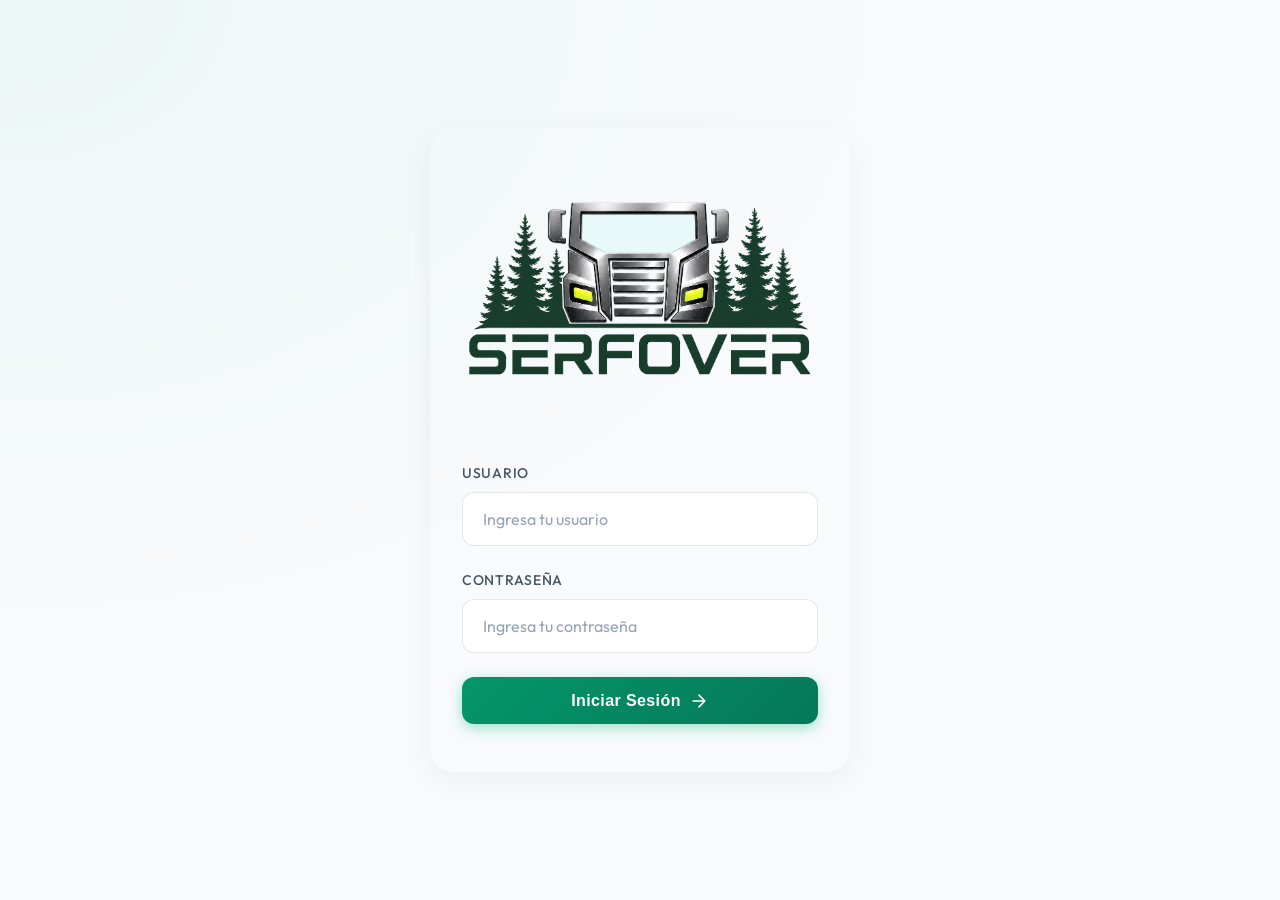
==== index.html @ 6d8b9de5 "Add files via upload" ====
<!DOCTYPE html>
<html lang="es">
<head>
    <meta charset="UTF-8">
    <meta name="viewport" content="width=device-width, initial-scale=1.0">
    <title>SERFOVER - Logística Forestal</title>
    <meta name="description" content="Plataforma de gestión de logística forestal para SERFOVER">
    <link rel="preconnect" href="https://fonts.googleapis.com">
    <link rel="preconnect" href="https://fonts.gstatic.com" crossorigin>
    <link href="https://fonts.googleapis.com/css2?family=Inter:wght@300;400;500;600;700&display=swap" rel="stylesheet">
    <link rel="stylesheet" href="style.css?v=6">
</head>
<body class="login-body">

    <div class="login-container">
        <div class="login-card">
            <div class="login-header">
                <img src="serfover_logo.png" alt="SERFOVER Logo" style="max-width: 350px; width: 100%; height: auto; margin-bottom: 1rem; border-radius: 12px; object-fit: contain;">
            </div>
            
            <form id="loginForm" class="login-form">
                <div class="form-group">
                    <label for="username">Usuario</label>
                    <input type="text" id="username" name="username" placeholder="Ingresa tu usuario" required autocomplete="username">
                </div>
                
                <div class="form-group">
                    <label for="password">Contraseña</label>
                    <input type="password" id="password" name="password" placeholder="Ingresa tu contraseña" required autocomplete="current-password">
                </div>

                <div id="loginError" class="error-message" style="display: none;">
                    Usuario o contraseña incorrectos.
                </div>
                
                <button type="submit" class="btn btn-primary btn-block">
                    <span>Iniciar Sesión</span>
                    <svg width="20" height="20" viewBox="0 0 24 24" fill="none" stroke="currentColor" stroke-width="2" stroke-linecap="round" stroke-linejoin="round"><path d="M5 12h14M12 5l7 7-7 7"/></svg>
                </button>
            </form>
        </div>
    </div>
    <script src="app.js?v=7"></script>
</body>
</html>
---- style.css ----
@import url('https://fonts.googleapis.com/css2?family=Outfit:wght@300;400;500;600;700&display=swap');

:root {
    /* Colors - Premium Dark/Forest Theme */
    --bg-base: #0b1120;
    --bg-primary: #0f172a;
    --bg-secondary: rgba(30, 41, 59, 0.7);
    --bg-tertiary: #334155;
    
    --text-primary: #f8fafc;
    --text-secondary: #94a3b8;
    --text-muted: #64748b;
    
    --brand-primary: #10b981; /* Emerald green */
    --brand-primary-hover: #059669;
    --brand-secondary: #3b82f6;
    
    --accent-success: #10b981;
    --accent-warning: #f59e0b;
    --accent-danger: #ef4444;
    
    --border-color: rgba(255, 255, 255, 0.08);
    --border-light: rgba(255, 255, 255, 0.05);
    
    --bg-input: rgba(15, 23, 42, 0.5);
    --bg-input-focus: rgba(15, 23, 42, 0.8);
    
    --bg-gradient-1: rgba(16, 185, 129, 0.15);
    --bg-gradient-2: rgba(15, 23, 42, 1);
    
    --bg-hover: rgba(255, 255, 255, 0.03);
    
    /* Light Theme overrides */
}

:root[data-theme="light"] {
    --bg-base: #f8fafc;
    --bg-primary: #ffffff;
    --bg-secondary: rgba(241, 245, 249, 0.7);
    --bg-tertiary: #e2e8f0;
    
    --text-primary: #0f172a;
    --text-secondary: #475569;
    --text-muted: #94a3b8;
    
    --brand-primary: #059669;
    --brand-primary-hover: #047857;
    --brand-secondary: #2563eb;
    
    --border-color: rgba(0, 0, 0, 0.1);
    --border-light: rgba(0, 0, 0, 0.05);

    --bg-input: #ffffff;
    --bg-input-focus: #f1f5f9;
    
    --bg-gradient-1: rgba(16, 185, 129, 0.05);
    --bg-gradient-2: rgba(248, 250, 252, 1);
    
    --bg-hover: rgba(0, 0, 0, 0.03);
    
    --shadow-glass: 0 8px 32px 0 rgba(0, 0, 0, 0.05);
    --shadow-glow: 0 0 20px rgba(5, 150, 105, 0.15);
}

:root {
    /* Typography */
    --font-family: 'Outfit', -apple-system, BlinkMacSystemFont, sans-serif;
    
    /* Spacing & Sizes */
    --radius-sm: 0.5rem;
    --radius-md: 0.75rem;
    --radius-lg: 1.25rem;
    --radius-xl: 1.5rem;
    
    /* Shadows */
    --shadow-glass: 0 8px 32px 0 rgba(0, 0, 0, 0.3);
    --shadow-glow: 0 0 20px rgba(16, 185, 129, 0.2);
    --shadow-btn: 0 4px 14px 0 rgba(16, 185, 129, 0.39);
    
    /* Transitions */
    --transition-fast: 200ms cubic-bezier(0.4, 0, 0.2, 1);
}

* {
    margin: 0;
    padding: 0;
    box-sizing: border-box;
}

body {
    font-family: var(--font-family);
    background-color: var(--bg-base);
    background-image: 
        radial-gradient(at 0% 0%, var(--bg-gradient-1) 0px, transparent 50%),
        radial-gradient(at 100% 0%, var(--bg-gradient-2) 0px, transparent 50%);
    background-attachment: fixed;
    color: var(--text-primary);
    line-height: 1.5;
    -webkit-font-smoothing: antialiased;
    min-height: 100vh;
}

h1, h2, h3, h4, h5, h6 {
    color: var(--text-primary);
    font-weight: 700;
    letter-spacing: -0.02em;
}

/* Glassmorphism Utilities */
.glass {
    background: var(--bg-secondary);
    backdrop-filter: blur(12px);
    -webkit-backdrop-filter: blur(12px);
    border: 1px solid var(--border-color);
}

/* Button System */
.btn {
    display: inline-flex;
    align-items: center;
    justify-content: center;
    gap: 0.5rem;
    padding: 0.85rem 1.5rem;
    font-size: 1rem;
    font-weight: 600;
    border-radius: var(--radius-md);
    border: none;
    cursor: pointer;
    transition: all var(--transition-fast);
    letter-spacing: 0.025em;
}

.btn-primary {
    background: linear-gradient(135deg, var(--brand-primary), #047857);
    color: white;
    box-shadow: var(--shadow-btn);
}

.btn-primary:hover {
    transform: translateY(-2px);
    box-shadow: 0 6px 20px rgba(16, 185, 129, 0.5);
}

.btn-primary:active {
    transform: translateY(0);
}

.btn-secondary {
    background: rgba(255, 255, 255, 0.05);
    color: var(--text-primary);
    border: 1px solid var(--border-color);
}

.btn-secondary:hover {
    background: rgba(255, 255, 255, 0.1);
    border-color: rgba(255,255,255,0.15);
    transform: translateY(-2px);
    box-shadow: 0 8px 20px -5px rgba(0,0,0,0.2);
}

.btn-block {
    width: 100%;
}

.btn-icon {
    background: transparent;
    border: none;
    color: var(--text-secondary);
    cursor: pointer;
    padding: 0.5rem;
    border-radius: 50%;
    display: flex;
    align-items: center;
    justify-content: center;
    transition: all var(--transition-fast);
}

.btn-icon:hover {
    background: rgba(255, 255, 255, 0.1);
    color: var(--text-primary);
}

/* Form System */
.form-group {
    margin-bottom: 1.5rem;
}

.form-group label {
    display: block;
    margin-bottom: 0.5rem;
    font-size: 0.875rem;
    color: var(--text-secondary);
    font-weight: 500;
    text-transform: uppercase;
    letter-spacing: 0.05em;
}

input, select, textarea {
    width: 100%;
    padding: 1rem 1.25rem;
    background: var(--bg-input);
    border: 1px solid var(--border-color);
    border-radius: var(--radius-md);
    color: var(--text-primary);
    font-family: var(--font-family);
    font-size: 1rem;
    transition: all var(--transition-fast);
}

input:focus, select:focus, textarea:focus {
    outline: none;
    border-color: var(--brand-primary);
    background: var(--bg-input-focus);
    box-shadow: 0 0 0 4px rgba(16, 185, 129, 0.15);
}

input::placeholder, textarea::placeholder {
    color: var(--text-muted);
}

.error-message {
    color: #fca5a5;
    font-size: 0.875rem;
    margin-bottom: 1.5rem;
    padding: 1rem;
    background: rgba(239, 68, 68, 0.1);
    border-radius: var(--radius-md);
    border: 1px solid rgba(239, 68, 68, 0.2);
    display: flex;
    align-items: center;
    gap: 0.5rem;
}

/* --- Login Page --- */
.login-body {
    display: flex;
    align-items: center;
    justify-content: center;
    min-height: 100vh;
    padding: 1.5rem;
}

.login-container {
    width: 100%;
    max-width: 420px;
    margin: auto;
}

.login-card {
    border-radius: var(--radius-xl);
    padding: 3rem 2rem;
    box-shadow: var(--shadow-glass);
}

.login-header {
    margin-bottom: 2.5rem;
    text-align: center;
}

.logo-placeholder {
    width: 72px;
    height: 72px;
    background: linear-gradient(135deg, var(--brand-primary), #047857);
    border-radius: 20px;
    display: inline-flex;
    align-items: center;
    justify-content: center;
    margin-bottom: 1.5rem;
    box-shadow: var(--shadow-glow);
}

.logo-icon {
    color: white;
}

.login-header h1 {
    font-size: 2rem;
    letter-spacing: -0.025em;
    font-weight: 700;
    background: linear-gradient(to right, #fff, #94a3b8);
    -webkit-background-clip: text;
    -webkit-text-fill-color: transparent;
}

.login-footer {
    margin-top: 2rem;
    text-align: center;
    font-size: 0.85rem;
    color: var(--text-muted);
}

/* --- Global App Layout --- */
.app-container {
    display: flex;
    min-height: 100vh;
}

.sidebar {
    width: 280px;
    border-right: 1px solid var(--border-color);
    display: flex;
    flex-direction: column;
    z-index: 50;
    background: var(--bg-secondary);
    backdrop-filter: blur(20px);
}

.sidebar-header {
    padding: 1.5rem 2rem;
    display: flex;
    align-items: center;
    gap: 1rem;
    border-bottom: 1px solid var(--border-color);
}

.sidebar-header h3 {
    font-size: 1.25rem;
    font-weight: 700;
    letter-spacing: 0.05em;
}

.sidebar-nav {
    padding: 2rem 1.5rem;
    flex: 1;
    display: flex;
    flex-direction: column;
    gap: 0.5rem;
}

.nav-item {
    display: flex;
    align-items: center;
    gap: 1rem;
    padding: 1rem 1.25rem;
    color: var(--text-secondary);
    border-radius: var(--radius-md);
    transition: all var(--transition-fast);
    cursor: pointer;
    font-weight: 500;
}

.nav-item:hover {
    background: var(--bg-hover);
    color: var(--text-primary);
}

.nav-item.active {
    background: linear-gradient(90deg, rgba(16, 185, 129, 0.1) 0%, transparent 100%);
    color: var(--brand-primary);
    border-left: 3px solid var(--brand-primary);
}

.sidebar-footer {
    padding: 1.5rem;
    border-top: 1px solid var(--border-color);
}

.user-info {
    display: flex;
    align-items: center;
    gap: 1rem;
    margin-bottom: 1.25rem;
}

.avatar {
    width: 40px;
    height: 40px;
    border-radius: 12px;
    background: var(--bg-tertiary);
    display: flex;
    align-items: center;
    justify-content: center;
    font-weight: 700;
    font-size: 1.1rem;
    color: white;
}

.user-details h4 {
    font-size: 0.95rem;
}

.user-details span {
    font-size: 0.8rem;
    color: var(--brand-primary);
}

.main-content {
    flex: 1;
    display: flex;
    flex-direction: column;
    width: 100%;
}

.top-header {
    height: 80px;
    display: flex;
    align-items: center;
    justify-content: space-between;
    padding: 0 2rem;
    border-bottom: 1px solid var(--border-color);
    position: sticky;
    top: 0;
    z-index: 40;
    background: var(--bg-secondary);
    backdrop-filter: blur(20px);
}

.page-title {
    font-size: 1.5rem;
    font-weight: 600;
}

.mobile-logout {
    display: none;
}

.content-area {
    padding: 2rem;
    flex: 1;
    overflow-y: auto;
    max-width: 1400px;
    margin: 0 auto;
    width: 100%;
}

/* Cards */
.card {
    border-radius: var(--radius-lg);
    padding: 2rem;
    margin-bottom: 2rem;
}

.card:hover {
    box-shadow: 0 12px 40px rgba(0, 0, 0, 0.15);
}

.card-header {
    display: flex;
    justify-content: space-between;
    align-items: center;
    margin-bottom: 2rem;
}

.card-title {
    font-size: 1.25rem;
    font-weight: 600;
}

/* Tabs */
.tabs {
    display: flex;
    gap: 1rem;
    margin-bottom: 2rem;
    border-bottom: 1px solid var(--border-color);
    padding-bottom: 0;
    overflow-x: auto;
    scrollbar-width: none;
}
.tabs::-webkit-scrollbar {
    display: none;
}
.tab-btn {
    background: none;
    border: none;
    color: var(--text-secondary);
    font-size: 1rem;
    font-weight: 500;
    cursor: pointer;
    padding: 1rem 0.5rem;
    border-bottom: 3px solid transparent;
    transition: all var(--transition-fast);
    white-space: nowrap;
}
.tab-btn:hover {
    color: var(--text-primary);
}
.tab-btn.active {
    color: var(--brand-primary);
    border-bottom-color: var(--brand-primary);
}
.tab-content {
    display: none;
}
.tab-content.active {
    display: block;
    animation: fadeScale 0.3s cubic-bezier(0.4, 0, 0.2, 1);
}
@keyframes fadeScale {
    from { opacity: 0; transform: scale(0.98) translateY(10px); }
    to { opacity: 1; transform: scale(1) translateY(0); }
}

/* Forms */
.form-grid {
    display: grid;
    grid-template-columns: repeat(auto-fit, minmax(280px, 1fr));
    gap: 1.5rem;
}

.form-grid > .form-group[style*="grid-column: 1 / -1"] {
    grid-column: 1 / -1;
}

.form-group h4 {
    font-size: 1.1rem;
    color: var(--text-primary);
    margin-bottom: 0.5rem;
}

.file-upload {
    border: 2px dashed var(--border-color);
    border-radius: var(--radius-md);
    padding: 2.5rem 1.5rem;
    text-align: center;
    cursor: pointer;
    transition: all var(--transition-fast);
    background: var(--bg-input);
}

.file-upload:hover {
    border-color: var(--brand-primary);
    background: rgba(16, 185, 129, 0.05);
}

.file-upload svg {
    color: var(--brand-primary);
    margin-bottom: 1rem;
}

.image-preview-container {
    margin-top: 1.5rem;
    max-width: 100%;
    border-radius: var(--radius-md);
    overflow: hidden;
    display: none;
    border: 1px solid var(--border-color);
}

.image-preview-container img {
    width: 100%;
    height: auto;
    display: block;
}

/* Dashboard Stats */
.stats-grid {
    display: grid;
    grid-template-columns: repeat(auto-fit, minmax(280px, 1fr));
    gap: 1.5rem;
    margin-bottom: 2.5rem;
}

.stat-card {
    padding: 1.75rem;
    display: flex;
    align-items: center;
    gap: 1.5rem;
    border-radius: var(--radius-lg);
    transition: transform var(--transition-fast);
}

.stat-card:hover {
    transform: translateY(-4px);
    border-color: rgba(255,255,255,0.15);
}

.stat-icon {
    width: 56px;
    height: 56px;
    border-radius: 16px;
    background: rgba(16, 185, 129, 0.1);
    color: var(--brand-primary);
    display: flex;
    align-items: center;
    justify-content: center;
}

.stat-info h3 {
    font-size: 1.75rem;
    font-weight: 700;
    margin-bottom: 0.25rem;
}

.stat-info p {
    color: var(--text-secondary);
    font-size: 0.95rem;
}

/* Tables */
.table-container {
    overflow-x: auto;
}

table {
    width: 100%;
    border-collapse: separate;
    border-spacing: 0;
}

th, td {
    padding: 1.25rem 1rem;
    text-align: left;
    border-bottom: 1px solid var(--border-color);
}

th {
    color: var(--text-muted);
    font-weight: 600;
    font-size: 0.85rem;
    text-transform: uppercase;
    letter-spacing: 0.05em;
    background: var(--bg-secondary);
}

th:first-child { border-top-left-radius: var(--radius-sm); }
th:last-child { border-top-right-radius: var(--radius-sm); }

td {
    font-size: 0.95rem;
}

tbody tr {
    transition: background var(--transition-fast);
}

tbody tr:hover {
    background: var(--bg-hover);
}

.driver-badge {
    background: rgba(59, 130, 246, 0.15);
    color: #60a5fa;
    padding: 0.35rem 0.75rem;
    border-radius: 9999px;
    font-size: 0.8rem;
    font-weight: 600;
    letter-spacing: 0.025em;
}

.view-btn {
    background: rgba(16, 185, 129, 0.1);
    color: var(--brand-primary);
    border: 1px solid rgba(16, 185, 129, 0.2);
    padding: 0.4rem 1rem;
    border-radius: var(--radius-sm);
    cursor: pointer;
    font-size: 0.85rem;
    font-weight: 600;
    transition: all var(--transition-fast);
}
.view-btn:hover {
    background: var(--brand-primary);
    color: white;
}

/* Modal */
.modal {
    display: none;
    position: fixed;
    inset: 0;
    background: var(--bg-secondary);
    backdrop-filter: blur(8px);
    z-index: 1000;
    align-items: center;
    justify-content: center;
    padding: 1.5rem;
}
.modal.active {
    display: flex;
    animation: fadeInModal 0.2s ease-out;
}
@keyframes fadeInModal {
    from { opacity: 0; }
    to { opacity: 1; }
}
.modal-content {
    background: var(--bg-primary);
    border: 1px solid var(--border-color);
    border-radius: var(--radius-xl);
    max-width: 650px;
    width: 100%;
    max-height: 90vh;
    overflow-y: auto;
    position: relative;
    box-shadow: var(--shadow-glass);
}
.modal-header {
    padding: 1.5rem 2rem;
    border-bottom: 1px solid var(--border-color);
    display: flex;
    justify-content: space-between;
    align-items: center;
    position: sticky;
    top: 0;
    background: var(--bg-primary);
    z-index: 10;
}
.modal-header h3 {
    font-size: 1.25rem;
}
.close-btn {
    background: var(--bg-hover);
    border: none;
    color: var(--text-secondary);
    cursor: pointer;
    width: 36px;
    height: 36px;
    border-radius: 50%;
    display: flex;
    align-items: center;
    justify-content: center;
    font-size: 1.5rem;
    transition: all var(--transition-fast);
}
.close-btn:hover {
    background: rgba(239, 68, 68, 0.1);
    color: var(--accent-danger);
}
.modal-body {
    padding: 2rem;
}
.modal-body img {
    width: 100%;
    border-radius: var(--radius-md);
    margin-top: 1.5rem;
    border: 1px solid var(--border-color);
}

/* === MOBILE OPTIMIZATIONS === */
@media (max-width: 768px) {
    /* Login Mobile */
    .login-body {
        padding: 1rem;
    }
    .login-card {
        padding: 2.5rem 1.5rem;
    }

    /* App Layout Mobile */
    .app-container {
        flex-direction: column;
        padding-bottom: 75px; /* Space for bottom nav */
    }

    .top-header {
        height: 65px;
        padding: 0 1.25rem;
    }
    
    .page-title {
        font-size: 1.25rem;
    }

    /* Show logout button in header on mobile */
    .mobile-logout {
        display: flex;
    }

    /* Transform Sidebar into Bottom Nav */
    .sidebar {
        position: fixed;
        bottom: 0;
        left: 0;
        width: 100%;
        height: 75px;
        border-right: none;
        border-top: 1px solid var(--border-color);
        flex-direction: row;
        z-index: 100;
        /* Blur background */
        background: rgba(15, 23, 42, 0.85);
        backdrop-filter: blur(20px);
    }
    
    .sidebar-header, .sidebar-footer {
        display: none; /* Hide logo and user info on mobile bottom nav */
    }
    
    .sidebar-nav {
        flex-direction: row;
        width: 100%;
        padding: 0;
        justify-content: space-around;
        align-items: center;
    }
    
    .nav-item {
        flex-direction: column;
        padding: 0.5rem;
        gap: 0.35rem;
        font-size: 0.75rem;
        font-weight: 500;
        border: none;
        color: var(--text-muted);
        background: transparent !important;
    }
    
    .nav-item svg {
        width: 24px;
        height: 24px;
    }
    
    .nav-item.active {
        color: var(--brand-primary);
        border: none;
    }
    
    .nav-item.active svg {
        filter: drop-shadow(0 0 8px rgba(16, 185, 129, 0.5));
    }

    .content-area {
        padding: 1.25rem;
    }

    .card {
        padding: 1.5rem;
        margin-bottom: 1.25rem;
    }

    .form-grid {
        grid-template-columns: 1fr;
    }

    .stats-grid {
        grid-template-columns: 1fr;
    }
    
    .stat-card {
        padding: 1.5rem;
    }

    .modal-content {
        max-height: 95vh;
        margin-top: auto; /* Push to bottom slightly */
        border-bottom-left-radius: 0;
        border-bottom-right-radius: 0;
    }
    .modal {
        align-items: flex-end;
        padding: 0;
    }
    .modal-header {
        border-top-left-radius: var(--radius-xl);
        border-top-right-radius: var(--radius-xl);
    }

    /* Tablas en Celular: Convertir a Tarjetas */
    table {
        border: 0;
    }
    table thead {
        display: none;
    }
    table tr {
        display: flex;
        flex-direction: column;
        margin-bottom: 1rem;
        background: var(--bg-input);
        border: 1px solid var(--border-color);
        border-radius: var(--radius-md);
        padding: 0.5rem;
    }
    table td {
        display: flex;
        justify-content: space-between;
        align-items: center;
        border-bottom: 1px solid rgba(255,255,255,0.05);
        padding: 0.75rem 0.5rem;
        text-align: right;
    }
    table td:last-child {
        border-bottom: 0;
    }
    table td::before {
        content: attr(data-label);
        font-weight: 600;
        color: var(--text-muted);
        text-transform: uppercase;
        font-size: 0.75rem;
        text-align: left;
        margin-right: 1rem;
    }
}
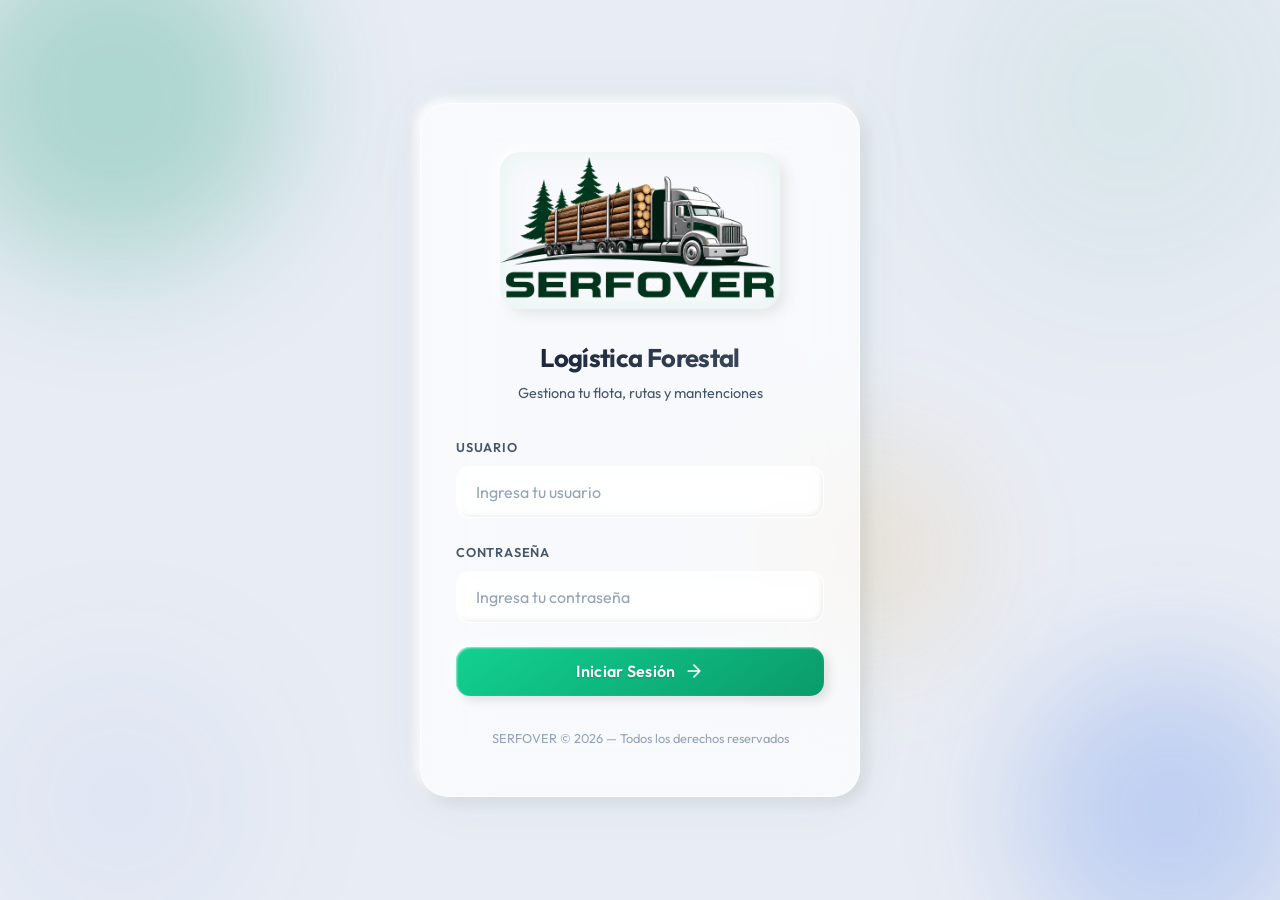
==== commit b762c88e: "Add files via upload" ====
--- a/index.html
+++ b/index.html
@@ -3,19 +3,28 @@
 <head>
     <meta charset="UTF-8">
     <meta name="viewport" content="width=device-width, initial-scale=1.0">
-    <title>SERFOVER - Logística Forestal</title>
-    <meta name="description" content="Plataforma de gestión de logística forestal para SERFOVER">
+    <title>SERFOVER — Logística Forestal</title>
+    <meta name="description" content="Plataforma de gestión de logística forestal para SERFOVER. Controla tu flota, reportes, combustible y mantenciones.">
     <link rel="preconnect" href="https://fonts.googleapis.com">
     <link rel="preconnect" href="https://fonts.gstatic.com" crossorigin>
-    <link href="https://fonts.googleapis.com/css2?family=Inter:wght@300;400;500;600;700&display=swap" rel="stylesheet">
-    <link rel="stylesheet" href="style.css?v=6">
+    <link href="https://fonts.googleapis.com/css2?family=Outfit:wght@300;400;500;600;700&display=swap" rel="stylesheet">
+    <link rel="stylesheet" href="style.css?v=13">
 </head>
 <body class="login-body">
+
+    <!-- Animated Background Orbs -->
+    <div class="login-orb login-orb--1"></div>
+    <div class="login-orb login-orb--2"></div>
+    <div class="login-orb login-orb--3"></div>
 
     <div class="login-container">
         <div class="login-card">
             <div class="login-header">
-                <img src="serfover_logo.png" alt="SERFOVER Logo" style="max-width: 350px; width: 100%; height: auto; margin-bottom: 1rem; border-radius: 12px; object-fit: contain;">
+                <div class="login-logo-wrapper">
+                    <img src="serfover_logo.png" alt="SERFOVER Logo">
+                </div>
+                <h1>Logística Forestal</h1>
+                <p class="login-subtitle">Gestiona tu flota, rutas y mantenciones</p>
             </div>
             
             <form id="loginForm" class="login-form">
@@ -38,8 +47,13 @@
                     <svg width="20" height="20" viewBox="0 0 24 24" fill="none" stroke="currentColor" stroke-width="2" stroke-linecap="round" stroke-linejoin="round"><path d="M5 12h14M12 5l7 7-7 7"/></svg>
                 </button>
             </form>
+
+            <div class="login-footer">
+                <p>SERFOVER &copy; 2026 — Todos los derechos reservados</p>
+            </div>
         </div>
     </div>
-    <script src="app.js?v=7"></script>
+
+    <script src="app.js?v=13"></script>
 </body>
 </html>
--- a/style.css
+++ b/style.css
@@ -1,161 +1,298 @@
 @import url('https://fonts.googleapis.com/css2?family=Outfit:wght@300;400;500;600;700&display=swap');
 
+/* ===================================================
+   SERFOVER — Glassmorphism + Claymorphism Design System
+   =================================================== */
+
 :root {
-    /* Colors - Premium Dark/Forest Theme */
-    --bg-base: #0b1120;
-    --bg-primary: #0f172a;
-    --bg-secondary: rgba(30, 41, 59, 0.7);
-    --bg-tertiary: #334155;
-    
-    --text-primary: #f8fafc;
-    --text-secondary: #94a3b8;
-    --text-muted: #64748b;
-    
-    --brand-primary: #10b981; /* Emerald green */
+    /* ─── Base Colors (Dark) ─── */
+    --bg-base: #0a0e1a;
+    --bg-deep: #101630;
+    --bg-primary: #131a2e;
+    --bg-card: #161d33;
+    --bg-tertiary: #1e2845;
+
+    --text-primary: #f0f2f8;
+    --text-secondary: #8b95b0;
+    --text-muted: #5a6580;
+
+    --brand-primary: #10b981;
     --brand-primary-hover: #059669;
+    --brand-primary-rgb: 16, 185, 129;
     --brand-secondary: #3b82f6;
-    
+    --brand-secondary-rgb: 59, 130, 246;
+
     --accent-success: #10b981;
     --accent-warning: #f59e0b;
+    --accent-warning-rgb: 245, 158, 11;
     --accent-danger: #ef4444;
-    
-    --border-color: rgba(255, 255, 255, 0.08);
-    --border-light: rgba(255, 255, 255, 0.05);
-    
-    --bg-input: rgba(15, 23, 42, 0.5);
-    --bg-input-focus: rgba(15, 23, 42, 0.8);
-    
-    --bg-gradient-1: rgba(16, 185, 129, 0.15);
-    --bg-gradient-2: rgba(15, 23, 42, 1);
-    
+    --accent-danger-rgb: 239, 68, 68;
+
+    /* ─── Glassmorphism Tokens ─── */
+    --glass-bg: rgba(255, 255, 255, 0.04);
+    --glass-bg-strong: rgba(255, 255, 255, 0.07);
+    --glass-bg-input: rgba(255, 255, 255, 0.05);
+    --glass-bg-input-focus: rgba(255, 255, 255, 0.08);
+    --glass-border: rgba(255, 255, 255, 0.08);
+    --glass-border-light: rgba(255, 255, 255, 0.05);
+    --glass-border-focus: rgba(16, 185, 129, 0.4);
+    --glass-blur: blur(20px);
+    --glass-blur-strong: blur(30px);
+    --glass-shadow: 0 8px 32px rgba(0, 0, 0, 0.25);
+
+    /* ─── Claymorphism Tokens ─── */
+    --clay-shadow: 
+        6px 6px 12px rgba(0, 0, 0, 0.35),
+        -4px -4px 10px rgba(255, 255, 255, 0.04);
+    --clay-shadow-hover: 
+        8px 8px 16px rgba(0, 0, 0, 0.4),
+        -5px -5px 12px rgba(255, 255, 255, 0.05);
+    --clay-shadow-inset: 
+        inset 2px 2px 4px rgba(255, 255, 255, 0.06),
+        inset -2px -2px 4px rgba(0, 0, 0, 0.2);
+    --clay-shadow-btn:
+        5px 5px 10px rgba(0, 0, 0, 0.3),
+        -3px -3px 8px rgba(255, 255, 255, 0.04),
+        inset 1px 1px 2px rgba(255, 255, 255, 0.15);
+    --clay-shadow-btn-active:
+        2px 2px 5px rgba(0, 0, 0, 0.3),
+        inset 2px 2px 4px rgba(0, 0, 0, 0.15);
+    --clay-radius: 20px;
+    --clay-radius-lg: 28px;
+    --clay-radius-sm: 14px;
+
+    /* ─── Layout ─── */
     --bg-hover: rgba(255, 255, 255, 0.03);
-    
-    /* Light Theme overrides */
-}
-
+    --sidebar-bg: rgba(16, 22, 48, 0.85);
+    --header-bg: rgba(16, 22, 48, 0.75);
+
+    /* ─── Typography ─── */
+    --font-family: 'Outfit', -apple-system, BlinkMacSystemFont, sans-serif;
+
+    /* ─── Spacing ─── */
+    --radius-sm: 10px;
+    --radius-md: 14px;
+    --radius-lg: 20px;
+    --radius-xl: 28px;
+
+    /* ─── Transitions ─── */
+    --transition-fast: 200ms cubic-bezier(0.4, 0, 0.2, 1);
+    --transition-smooth: 350ms cubic-bezier(0.4, 0, 0.2, 1);
+    --transition-bounce: 400ms cubic-bezier(0.34, 1.56, 0.64, 1);
+}
+
+/* ─── Light Theme ─── */
 :root[data-theme="light"] {
-    --bg-base: #f8fafc;
-    --bg-primary: #ffffff;
-    --bg-secondary: rgba(241, 245, 249, 0.7);
+    --bg-base: #e8ecf4;
+    --bg-deep: #dfe4f0;
+    --bg-primary: #f0f3fa;
+    --bg-card: #ffffff;
     --bg-tertiary: #e2e8f0;
-    
+
     --text-primary: #0f172a;
     --text-secondary: #475569;
     --text-muted: #94a3b8;
-    
+
     --brand-primary: #059669;
     --brand-primary-hover: #047857;
+    --brand-primary-rgb: 5, 150, 105;
     --brand-secondary: #2563eb;
-    
-    --border-color: rgba(0, 0, 0, 0.1);
-    --border-light: rgba(0, 0, 0, 0.05);
-
-    --bg-input: #ffffff;
-    --bg-input-focus: #f1f5f9;
-    
-    --bg-gradient-1: rgba(16, 185, 129, 0.05);
-    --bg-gradient-2: rgba(248, 250, 252, 1);
-    
+    --brand-secondary-rgb: 37, 99, 235;
+
+    --glass-bg: rgba(255, 255, 255, 0.55);
+    --glass-bg-strong: rgba(255, 255, 255, 0.7);
+    --glass-bg-input: rgba(255, 255, 255, 0.6);
+    --glass-bg-input-focus: rgba(255, 255, 255, 0.8);
+    --glass-border: rgba(255, 255, 255, 0.6);
+    --glass-border-light: rgba(255, 255, 255, 0.4);
+    --glass-border-focus: rgba(5, 150, 105, 0.4);
+    --glass-shadow: 0 8px 32px rgba(0, 0, 0, 0.08);
+
+    --clay-shadow: 
+        6px 6px 14px rgba(0, 0, 0, 0.08),
+        -4px -4px 10px rgba(255, 255, 255, 0.9);
+    --clay-shadow-hover: 
+        8px 8px 18px rgba(0, 0, 0, 0.1),
+        -5px -5px 12px rgba(255, 255, 255, 0.95);
+    --clay-shadow-inset: 
+        inset 2px 2px 4px rgba(255, 255, 255, 0.8),
+        inset -2px -2px 4px rgba(0, 0, 0, 0.06);
+    --clay-shadow-btn:
+        5px 5px 10px rgba(0, 0, 0, 0.1),
+        -3px -3px 8px rgba(255, 255, 255, 0.8),
+        inset 1px 1px 2px rgba(255, 255, 255, 0.6);
+    --clay-shadow-btn-active:
+        2px 2px 5px rgba(0, 0, 0, 0.08),
+        inset 2px 2px 4px rgba(0, 0, 0, 0.06);
+
     --bg-hover: rgba(0, 0, 0, 0.03);
-    
-    --shadow-glass: 0 8px 32px 0 rgba(0, 0, 0, 0.05);
-    --shadow-glow: 0 0 20px rgba(5, 150, 105, 0.15);
-}
-
-:root {
-    /* Typography */
-    --font-family: 'Outfit', -apple-system, BlinkMacSystemFont, sans-serif;
-    
-    /* Spacing & Sizes */
-    --radius-sm: 0.5rem;
-    --radius-md: 0.75rem;
-    --radius-lg: 1.25rem;
-    --radius-xl: 1.5rem;
-    
-    /* Shadows */
-    --shadow-glass: 0 8px 32px 0 rgba(0, 0, 0, 0.3);
-    --shadow-glow: 0 0 20px rgba(16, 185, 129, 0.2);
-    --shadow-btn: 0 4px 14px 0 rgba(16, 185, 129, 0.39);
-    
-    /* Transitions */
-    --transition-fast: 200ms cubic-bezier(0.4, 0, 0.2, 1);
-}
-
+    --sidebar-bg: rgba(240, 243, 250, 0.85);
+    --header-bg: rgba(240, 243, 250, 0.75);
+}
+
+/* ===================================================
+   GLOBAL RESET & BASE
+   =================================================== */
 * {
     margin: 0;
     padding: 0;
     box-sizing: border-box;
 }
 
+html {
+    scroll-behavior: smooth;
+    -webkit-text-size-adjust: 100%;
+}
+
 body {
     font-family: var(--font-family);
     background-color: var(--bg-base);
-    background-image: 
-        radial-gradient(at 0% 0%, var(--bg-gradient-1) 0px, transparent 50%),
-        radial-gradient(at 100% 0%, var(--bg-gradient-2) 0px, transparent 50%);
-    background-attachment: fixed;
     color: var(--text-primary);
-    line-height: 1.5;
+    line-height: 1.6;
     -webkit-font-smoothing: antialiased;
+    -moz-osx-font-smoothing: grayscale;
     min-height: 100vh;
+    overflow-x: hidden;
+}
+
+/* ─── Animated Background ─── */
+body::before,
+body::after {
+    content: '';
+    position: fixed;
+    border-radius: 50%;
+    z-index: 0;
+    pointer-events: none;
+    filter: blur(80px);
+    opacity: 0.35;
+}
+body::before {
+    width: 500px;
+    height: 500px;
+    background: radial-gradient(circle, rgba(var(--brand-primary-rgb), 0.3), transparent 70%);
+    top: -150px;
+    right: -100px;
+    animation: floatOrb1 20s ease-in-out infinite alternate;
+}
+body::after {
+    width: 400px;
+    height: 400px;
+    background: radial-gradient(circle, rgba(var(--brand-secondary-rgb), 0.2), transparent 70%);
+    bottom: -100px;
+    left: -80px;
+    animation: floatOrb2 25s ease-in-out infinite alternate;
+}
+
+@keyframes floatOrb1 {
+    0% { transform: translate(0, 0) scale(1); }
+    50% { transform: translate(-60px, 80px) scale(1.15); }
+    100% { transform: translate(40px, -40px) scale(0.95); }
+}
+@keyframes floatOrb2 {
+    0% { transform: translate(0, 0) scale(1); }
+    50% { transform: translate(50px, -60px) scale(1.1); }
+    100% { transform: translate(-30px, 50px) scale(0.9); }
 }
 
 h1, h2, h3, h4, h5, h6 {
     color: var(--text-primary);
     font-weight: 700;
     letter-spacing: -0.02em;
-}
-
-/* Glassmorphism Utilities */
+    line-height: 1.3;
+}
+
+a {
+    text-decoration: none;
+    color: inherit;
+}
+
+/* ===================================================
+   GLASSMORPHISM UTILITY
+   =================================================== */
 .glass {
-    background: var(--bg-secondary);
-    backdrop-filter: blur(12px);
-    -webkit-backdrop-filter: blur(12px);
-    border: 1px solid var(--border-color);
-}
-
-/* Button System */
+    background: var(--glass-bg);
+    backdrop-filter: var(--glass-blur);
+    -webkit-backdrop-filter: var(--glass-blur);
+    border: 1px solid var(--glass-border);
+    box-shadow: var(--glass-shadow);
+}
+
+.glass-strong {
+    background: var(--glass-bg-strong);
+    backdrop-filter: var(--glass-blur-strong);
+    -webkit-backdrop-filter: var(--glass-blur-strong);
+    border: 1px solid var(--glass-border);
+    box-shadow: var(--glass-shadow);
+}
+
+/* ===================================================
+   CLAYMORPHISM UTILITY
+   =================================================== */
+.clay {
+    box-shadow: var(--clay-shadow);
+    border-radius: var(--clay-radius);
+}
+
+.clay:hover {
+    box-shadow: var(--clay-shadow-hover);
+}
+
+/* ===================================================
+   BUTTON SYSTEM
+   =================================================== */
 .btn {
     display: inline-flex;
     align-items: center;
     justify-content: center;
     gap: 0.5rem;
-    padding: 0.85rem 1.5rem;
+    padding: 0.9rem 1.6rem;
     font-size: 1rem;
     font-weight: 600;
-    border-radius: var(--radius-md);
+    border-radius: var(--clay-radius-sm);
     border: none;
     cursor: pointer;
-    transition: all var(--transition-fast);
-    letter-spacing: 0.025em;
+    transition: all var(--transition-bounce);
+    letter-spacing: 0.02em;
+    position: relative;
+    font-family: var(--font-family);
 }
 
 .btn-primary {
-    background: linear-gradient(135deg, var(--brand-primary), #047857);
+    background: linear-gradient(145deg, #12d190, #0a9b6a);
     color: white;
-    box-shadow: var(--shadow-btn);
-}
-
+    box-shadow: var(--clay-shadow-btn);
+    text-shadow: 0 1px 2px rgba(0, 0, 0, 0.2);
+}
 .btn-primary:hover {
-    transform: translateY(-2px);
-    box-shadow: 0 6px 20px rgba(16, 185, 129, 0.5);
-}
-
+    transform: translateY(-3px);
+    box-shadow:
+        7px 7px 14px rgba(0, 0, 0, 0.35),
+        -4px -4px 10px rgba(255, 255, 255, 0.06),
+        inset 1px 1px 3px rgba(255, 255, 255, 0.2),
+        0 0 25px rgba(var(--brand-primary-rgb), 0.25);
+}
 .btn-primary:active {
-    transform: translateY(0);
+    transform: translateY(1px) scale(0.98);
+    box-shadow: var(--clay-shadow-btn-active);
 }
 
 .btn-secondary {
-    background: rgba(255, 255, 255, 0.05);
+    background: var(--glass-bg-strong);
     color: var(--text-primary);
-    border: 1px solid var(--border-color);
-}
-
+    border: 1px solid var(--glass-border);
+    box-shadow: var(--clay-shadow);
+    backdrop-filter: var(--glass-blur);
+    -webkit-backdrop-filter: var(--glass-blur);
+}
 .btn-secondary:hover {
-    background: rgba(255, 255, 255, 0.1);
-    border-color: rgba(255,255,255,0.15);
-    transform: translateY(-2px);
-    box-shadow: 0 8px 20px -5px rgba(0,0,0,0.2);
+    transform: translateY(-3px);
+    box-shadow: var(--clay-shadow-hover);
+    border-color: rgba(var(--brand-primary-rgb), 0.3);
+    background: var(--glass-bg-strong);
+}
+.btn-secondary:active {
+    transform: translateY(1px) scale(0.98);
+    box-shadow: var(--clay-shadow-btn-active);
 }
 
 .btn-block {
@@ -163,24 +300,29 @@
 }
 
 .btn-icon {
-    background: transparent;
-    border: none;
+    background: var(--glass-bg);
+    border: 1px solid var(--glass-border-light);
     color: var(--text-secondary);
     cursor: pointer;
-    padding: 0.5rem;
+    padding: 0.6rem;
     border-radius: 50%;
     display: flex;
     align-items: center;
     justify-content: center;
     transition: all var(--transition-fast);
-}
-
+    backdrop-filter: blur(10px);
+    -webkit-backdrop-filter: blur(10px);
+}
 .btn-icon:hover {
-    background: rgba(255, 255, 255, 0.1);
-    color: var(--text-primary);
-}
-
-/* Form System */
+    background: rgba(var(--brand-primary-rgb), 0.1);
+    color: var(--brand-primary);
+    border-color: rgba(var(--brand-primary-rgb), 0.3);
+    transform: scale(1.08);
+}
+
+/* ===================================================
+   FORM SYSTEM
+   =================================================== */
 .form-group {
     margin-bottom: 1.5rem;
 }
@@ -188,34 +330,52 @@
 .form-group label {
     display: block;
     margin-bottom: 0.5rem;
-    font-size: 0.875rem;
+    font-size: 0.8rem;
     color: var(--text-secondary);
-    font-weight: 500;
+    font-weight: 600;
     text-transform: uppercase;
-    letter-spacing: 0.05em;
+    letter-spacing: 0.06em;
+}
+
+.form-group h4 {
+    font-size: 1.1rem;
+    color: var(--text-primary);
+    margin-bottom: 0.5rem;
 }
 
 input, select, textarea {
     width: 100%;
-    padding: 1rem 1.25rem;
-    background: var(--bg-input);
-    border: 1px solid var(--border-color);
-    border-radius: var(--radius-md);
+    padding: 0.95rem 1.2rem;
+    background: var(--glass-bg-input);
+    border: 1px solid var(--glass-border);
+    border-radius: var(--clay-radius-sm);
     color: var(--text-primary);
     font-family: var(--font-family);
     font-size: 1rem;
     transition: all var(--transition-fast);
+    backdrop-filter: blur(8px);
+    -webkit-backdrop-filter: blur(8px);
+    box-shadow: var(--clay-shadow-inset);
+    min-height: 48px; /* Touch-friendly */
 }
 
 input:focus, select:focus, textarea:focus {
     outline: none;
-    border-color: var(--brand-primary);
-    background: var(--bg-input-focus);
-    box-shadow: 0 0 0 4px rgba(16, 185, 129, 0.15);
+    border-color: var(--glass-border-focus);
+    background: var(--glass-bg-input-focus);
+    box-shadow:
+        var(--clay-shadow-inset),
+        0 0 0 4px rgba(var(--brand-primary-rgb), 0.12),
+        0 0 20px rgba(var(--brand-primary-rgb), 0.08);
 }
 
 input::placeholder, textarea::placeholder {
     color: var(--text-muted);
+}
+
+select option {
+    background: var(--bg-primary);
+    color: var(--text-primary);
 }
 
 .error-message {
@@ -223,190 +383,379 @@
     font-size: 0.875rem;
     margin-bottom: 1.5rem;
     padding: 1rem;
-    background: rgba(239, 68, 68, 0.1);
-    border-radius: var(--radius-md);
-    border: 1px solid rgba(239, 68, 68, 0.2);
+    background: rgba(var(--accent-danger-rgb), 0.1);
+    border-radius: var(--clay-radius-sm);
+    border: 1px solid rgba(var(--accent-danger-rgb), 0.2);
     display: flex;
     align-items: center;
     gap: 0.5rem;
-}
-
-/* --- Login Page --- */
+    backdrop-filter: blur(8px);
+    -webkit-backdrop-filter: blur(8px);
+    box-shadow: var(--clay-shadow);
+}
+
+.form-grid {
+    display: grid;
+    grid-template-columns: repeat(auto-fit, minmax(280px, 1fr));
+    gap: 1.5rem;
+}
+
+.form-grid > .form-group[style*="grid-column: 1 / -1"] {
+    grid-column: 1 / -1;
+}
+
+.file-upload {
+    border: 2px dashed var(--glass-border);
+    border-radius: var(--clay-radius);
+    padding: 2.5rem 1.5rem;
+    text-align: center;
+    cursor: pointer;
+    transition: all var(--transition-fast);
+    background: var(--glass-bg);
+    backdrop-filter: blur(8px);
+    -webkit-backdrop-filter: blur(8px);
+}
+.file-upload:hover {
+    border-color: var(--brand-primary);
+    background: rgba(var(--brand-primary-rgb), 0.05);
+    box-shadow: 0 0 20px rgba(var(--brand-primary-rgb), 0.08);
+}
+.file-upload svg {
+    color: var(--brand-primary);
+    margin-bottom: 0.75rem;
+}
+.file-upload p {
+    color: var(--text-secondary);
+    font-size: 0.9rem;
+}
+
+.image-preview-container {
+    margin-top: 1.5rem;
+    max-width: 100%;
+    border-radius: var(--clay-radius);
+    overflow: hidden;
+    display: none;
+    border: 1px solid var(--glass-border);
+    box-shadow: var(--clay-shadow);
+}
+.image-preview-container img {
+    width: 100%;
+    height: auto;
+    display: block;
+}
+
+/* ===================================================
+   LOGIN PAGE
+   =================================================== */
 .login-body {
     display: flex;
     align-items: center;
     justify-content: center;
     min-height: 100vh;
     padding: 1.5rem;
+    position: relative;
+    overflow: hidden;
+}
+
+/* ─── Login Animated Orbs ─── */
+.login-orb {
+    position: fixed;
+    border-radius: 50%;
+    filter: blur(60px);
+    pointer-events: none;
+    z-index: 0;
+}
+.login-orb--1 {
+    width: 350px;
+    height: 350px;
+    background: rgba(var(--brand-primary-rgb), 0.25);
+    top: -80px;
+    left: -60px;
+    animation: orbFloat1 15s ease-in-out infinite alternate;
+}
+.login-orb--2 {
+    width: 300px;
+    height: 300px;
+    background: rgba(var(--brand-secondary-rgb), 0.2);
+    bottom: -60px;
+    right: -40px;
+    animation: orbFloat2 18s ease-in-out infinite alternate;
+}
+.login-orb--3 {
+    width: 200px;
+    height: 200px;
+    background: rgba(var(--accent-warning-rgb), 0.12);
+    top: 50%;
+    left: 60%;
+    animation: orbFloat3 22s ease-in-out infinite alternate;
+}
+
+@keyframes orbFloat1 {
+    0% { transform: translate(0, 0) scale(1); }
+    100% { transform: translate(60px, 80px) scale(1.2); }
+}
+@keyframes orbFloat2 {
+    0% { transform: translate(0, 0) scale(1); }
+    100% { transform: translate(-50px, -70px) scale(1.15); }
+}
+@keyframes orbFloat3 {
+    0% { transform: translate(0, 0) scale(1); }
+    100% { transform: translate(-40px, 40px) scale(0.85); }
 }
 
 .login-container {
     width: 100%;
-    max-width: 420px;
+    max-width: 440px;
     margin: auto;
+    position: relative;
+    z-index: 1;
+    animation: loginAppear 0.8s cubic-bezier(0.34, 1.56, 0.64, 1) both;
+}
+
+@keyframes loginAppear {
+    from {
+        opacity: 0;
+        transform: translateY(40px) scale(0.95);
+    }
+    to {
+        opacity: 1;
+        transform: translateY(0) scale(1);
+    }
 }
 
 .login-card {
-    border-radius: var(--radius-xl);
-    padding: 3rem 2rem;
-    box-shadow: var(--shadow-glass);
+    background: var(--glass-bg-strong);
+    backdrop-filter: var(--glass-blur-strong);
+    -webkit-backdrop-filter: var(--glass-blur-strong);
+    border: 1px solid var(--glass-border);
+    border-radius: var(--clay-radius-lg);
+    padding: 3rem 2.2rem;
+    box-shadow:
+        var(--clay-shadow),
+        0 0 60px rgba(var(--brand-primary-rgb), 0.06);
 }
 
 .login-header {
-    margin-bottom: 2.5rem;
+    margin-bottom: 2rem;
     text-align: center;
 }
 
-.logo-placeholder {
-    width: 72px;
-    height: 72px;
-    background: linear-gradient(135deg, var(--brand-primary), #047857);
-    border-radius: 20px;
-    display: inline-flex;
-    align-items: center;
-    justify-content: center;
-    margin-bottom: 1.5rem;
-    box-shadow: var(--shadow-glow);
-}
-
-.logo-icon {
-    color: white;
-}
-
 .login-header h1 {
-    font-size: 2rem;
+    font-size: 1.6rem;
     letter-spacing: -0.025em;
     font-weight: 700;
-    background: linear-gradient(to right, #fff, #94a3b8);
+    background: linear-gradient(135deg, var(--text-primary), var(--text-secondary));
     -webkit-background-clip: text;
     -webkit-text-fill-color: transparent;
+    background-clip: text;
+    margin-top: 0.5rem;
+}
+
+.login-subtitle {
+    color: var(--text-secondary);
+    font-size: 0.9rem;
+    margin-top: 0.5rem;
+    font-weight: 400;
+}
+
+.login-logo-wrapper {
+    display: inline-block;
+    border-radius: var(--clay-radius);
+    overflow: hidden;
+    box-shadow: var(--clay-shadow);
+    margin-bottom: 1rem;
+    position: relative;
+}
+.login-logo-wrapper::after {
+    content: '';
+    position: absolute;
+    inset: 0;
+    border-radius: var(--clay-radius);
+    box-shadow: inset 0 0 30px rgba(var(--brand-primary-rgb), 0.08);
+    pointer-events: none;
+}
+.login-logo-wrapper img {
+    display: block;
+    max-width: 280px;
+    width: 100%;
+    height: auto;
+    border-radius: var(--clay-radius);
 }
 
 .login-footer {
     margin-top: 2rem;
     text-align: center;
-    font-size: 0.85rem;
+    font-size: 0.8rem;
     color: var(--text-muted);
 }
 
-/* --- Global App Layout --- */
+/* ===================================================
+   APP LAYOUT (Sidebar + Main)
+   =================================================== */
 .app-container {
     display: flex;
     min-height: 100vh;
-}
-
+    position: relative;
+    z-index: 1;
+}
+
+/* ─── Sidebar (Desktop) ─── */
 .sidebar {
-    width: 280px;
-    border-right: 1px solid var(--border-color);
+    width: 270px;
+    border-right: 1px solid var(--glass-border-light);
     display: flex;
     flex-direction: column;
     z-index: 50;
-    background: var(--bg-secondary);
-    backdrop-filter: blur(20px);
+    background: var(--sidebar-bg);
+    backdrop-filter: var(--glass-blur);
+    -webkit-backdrop-filter: var(--glass-blur);
+    position: sticky;
+    top: 0;
+    height: 100vh;
 }
 
 .sidebar-header {
-    padding: 1.5rem 2rem;
-    display: flex;
-    align-items: center;
-    gap: 1rem;
-    border-bottom: 1px solid var(--border-color);
+    padding: 1.5rem 1.75rem;
+    display: flex;
+    align-items: center;
+    gap: 0.75rem;
+    border-bottom: 1px solid var(--glass-border-light);
+}
+
+.sidebar-header .logo-placeholder {
+    width: 36px;
+    height: 36px;
+    background: linear-gradient(145deg, #12d190, #0a9b6a);
+    border-radius: 12px;
+    display: inline-flex;
+    align-items: center;
+    justify-content: center;
+    box-shadow: var(--clay-shadow-btn);
+    flex-shrink: 0;
+}
+
+.sidebar-header .logo-icon {
+    color: white;
 }
 
 .sidebar-header h3 {
-    font-size: 1.25rem;
+    font-size: 1.2rem;
     font-weight: 700;
-    letter-spacing: 0.05em;
+    letter-spacing: 0.08em;
+    background: linear-gradient(135deg, var(--text-primary), var(--brand-primary));
+    -webkit-background-clip: text;
+    -webkit-text-fill-color: transparent;
+    background-clip: text;
 }
 
 .sidebar-nav {
-    padding: 2rem 1.5rem;
+    padding: 1.5rem 1rem;
     flex: 1;
     display: flex;
     flex-direction: column;
-    gap: 0.5rem;
+    gap: 0.35rem;
+    overflow-y: auto;
 }
 
 .nav-item {
     display: flex;
     align-items: center;
-    gap: 1rem;
-    padding: 1rem 1.25rem;
+    gap: 0.85rem;
+    padding: 0.85rem 1.1rem;
     color: var(--text-secondary);
-    border-radius: var(--radius-md);
+    border-radius: var(--clay-radius-sm);
     transition: all var(--transition-fast);
     cursor: pointer;
     font-weight: 500;
-}
-
+    font-size: 0.95rem;
+    position: relative;
+    border: 1px solid transparent;
+}
 .nav-item:hover {
-    background: var(--bg-hover);
+    background: var(--glass-bg);
     color: var(--text-primary);
-}
-
+    border-color: var(--glass-border-light);
+    box-shadow: var(--clay-shadow);
+    transform: translateX(3px);
+}
 .nav-item.active {
-    background: linear-gradient(90deg, rgba(16, 185, 129, 0.1) 0%, transparent 100%);
+    background: rgba(var(--brand-primary-rgb), 0.1);
     color: var(--brand-primary);
-    border-left: 3px solid var(--brand-primary);
-}
-
+    border-color: rgba(var(--brand-primary-rgb), 0.15);
+    box-shadow:
+        var(--clay-shadow),
+        inset 3px 0 0 var(--brand-primary);
+    font-weight: 600;
+}
+.nav-item.active svg {
+    filter: drop-shadow(0 0 6px rgba(var(--brand-primary-rgb), 0.4));
+}
+
+/* ─── Sidebar Footer ─── */
 .sidebar-footer {
-    padding: 1.5rem;
-    border-top: 1px solid var(--border-color);
+    padding: 1.25rem;
+    border-top: 1px solid var(--glass-border-light);
 }
 
 .user-info {
     display: flex;
     align-items: center;
-    gap: 1rem;
-    margin-bottom: 1.25rem;
+    gap: 0.75rem;
+    margin-bottom: 1rem;
 }
 
 .avatar {
     width: 40px;
     height: 40px;
-    border-radius: 12px;
-    background: var(--bg-tertiary);
+    border-radius: 14px;
+    background: linear-gradient(145deg, var(--brand-secondary), #1d4ed8);
     display: flex;
     align-items: center;
     justify-content: center;
     font-weight: 700;
-    font-size: 1.1rem;
+    font-size: 1rem;
     color: white;
+    box-shadow: var(--clay-shadow-btn);
+    flex-shrink: 0;
 }
 
 .user-details h4 {
-    font-size: 0.95rem;
+    font-size: 0.9rem;
+    font-weight: 600;
 }
 
 .user-details span {
-    font-size: 0.8rem;
+    font-size: 0.78rem;
     color: var(--brand-primary);
-}
-
+    font-weight: 500;
+}
+
+/* ─── Main Content ─── */
 .main-content {
     flex: 1;
     display: flex;
     flex-direction: column;
     width: 100%;
+    min-width: 0;
 }
 
 .top-header {
-    height: 80px;
+    height: 72px;
     display: flex;
     align-items: center;
     justify-content: space-between;
     padding: 0 2rem;
-    border-bottom: 1px solid var(--border-color);
+    border-bottom: 1px solid var(--glass-border-light);
     position: sticky;
     top: 0;
     z-index: 40;
-    background: var(--bg-secondary);
-    backdrop-filter: blur(20px);
+    background: var(--header-bg);
+    backdrop-filter: var(--glass-blur);
+    -webkit-backdrop-filter: var(--glass-blur);
 }
 
 .page-title {
-    font-size: 1.5rem;
+    font-size: 1.35rem;
     font-weight: 600;
 }
 
@@ -423,35 +772,141 @@
     width: 100%;
 }
 
-/* Cards */
+/* ===================================================
+   CARDS
+   =================================================== */
 .card {
-    border-radius: var(--radius-lg);
+    background: var(--glass-bg);
+    backdrop-filter: var(--glass-blur);
+    -webkit-backdrop-filter: var(--glass-blur);
+    border: 1px solid var(--glass-border);
+    border-radius: var(--clay-radius-lg);
     padding: 2rem;
     margin-bottom: 2rem;
-}
-
+    box-shadow: var(--clay-shadow);
+    transition: all var(--transition-smooth);
+}
 .card:hover {
-    box-shadow: 0 12px 40px rgba(0, 0, 0, 0.15);
+    box-shadow: var(--clay-shadow-hover);
 }
 
 .card-header {
     display: flex;
     justify-content: space-between;
     align-items: center;
+    margin-bottom: 1.75rem;
+}
+
+.card-title {
+    font-size: 1.2rem;
+    font-weight: 600;
+}
+
+/* ─── Action Cards (big buttons on home) ─── */
+.action-card {
+    background: var(--glass-bg-strong);
+    backdrop-filter: var(--glass-blur);
+    -webkit-backdrop-filter: var(--glass-blur);
+    border: 1px solid var(--glass-border);
+    border-radius: var(--clay-radius);
+    padding: 1.5rem;
+    display: flex;
+    flex-direction: column;
+    align-items: center;
+    justify-content: center;
+    gap: 0.75rem;
+    cursor: pointer;
+    transition: all var(--transition-bounce);
+    box-shadow: var(--clay-shadow);
+    min-height: 110px;
+    font-weight: 600;
+    font-size: 0.95rem;
+    color: var(--text-primary);
+    text-align: center;
+    font-family: var(--font-family);
+}
+.action-card:hover {
+    transform: translateY(-5px) scale(1.02);
+    box-shadow:
+        var(--clay-shadow-hover),
+        0 0 30px rgba(var(--brand-primary-rgb), 0.08);
+    border-color: rgba(var(--brand-primary-rgb), 0.2);
+}
+.action-card:active {
+    transform: translateY(1px) scale(0.98);
+    box-shadow: var(--clay-shadow-btn-active);
+}
+.action-card .action-icon {
+    width: 48px;
+    height: 48px;
+    border-radius: 16px;
+    display: flex;
+    align-items: center;
+    justify-content: center;
+    box-shadow: var(--clay-shadow-btn);
+    flex-shrink: 0;
+}
+
+/* ===================================================
+   STAT CARDS
+   =================================================== */
+.stats-grid {
+    display: grid;
+    grid-template-columns: repeat(auto-fit, minmax(220px, 1fr));
+    gap: 1.5rem;
+    margin-bottom: 2.5rem;
+}
+
+.stat-card {
+    background: var(--glass-bg);
+    backdrop-filter: var(--glass-blur);
+    -webkit-backdrop-filter: var(--glass-blur);
+    border: 1px solid var(--glass-border);
+    padding: 1.5rem;
+    display: flex;
+    align-items: center;
+    gap: 1.25rem;
+    border-radius: var(--clay-radius);
+    box-shadow: var(--clay-shadow);
+    transition: all var(--transition-bounce);
+}
+.stat-card:hover {
+    transform: translateY(-4px);
+    box-shadow: var(--clay-shadow-hover);
+    border-color: rgba(var(--brand-primary-rgb), 0.15);
+}
+
+.stat-icon {
+    width: 52px;
+    height: 52px;
+    border-radius: 16px;
+    display: flex;
+    align-items: center;
+    justify-content: center;
+    flex-shrink: 0;
+    box-shadow: var(--clay-shadow-btn);
+}
+
+.stat-info h3 {
+    font-size: 1.5rem;
+    font-weight: 700;
+    margin-bottom: 0.15rem;
+    line-height: 1.3;
+}
+.stat-info p {
+    color: var(--text-secondary);
+    font-size: 0.85rem;
+    font-weight: 500;
+}
+
+/* ===================================================
+   TABS
+   =================================================== */
+.tabs {
+    display: flex;
+    gap: 0.5rem;
     margin-bottom: 2rem;
-}
-
-.card-title {
-    font-size: 1.25rem;
-    font-weight: 600;
-}
-
-/* Tabs */
-.tabs {
-    display: flex;
-    gap: 1rem;
-    margin-bottom: 2rem;
-    border-bottom: 1px solid var(--border-color);
+    border-bottom: 1px solid var(--glass-border-light);
     padding-bottom: 0;
     overflow-x: auto;
     scrollbar-width: none;
@@ -459,17 +914,19 @@
 .tabs::-webkit-scrollbar {
     display: none;
 }
+
 .tab-btn {
     background: none;
     border: none;
     color: var(--text-secondary);
-    font-size: 1rem;
+    font-size: 0.95rem;
     font-weight: 500;
     cursor: pointer;
-    padding: 1rem 0.5rem;
+    padding: 0.85rem 0.75rem;
     border-bottom: 3px solid transparent;
     transition: all var(--transition-fast);
     white-space: nowrap;
+    font-family: var(--font-family);
 }
 .tab-btn:hover {
     color: var(--text-primary);
@@ -477,118 +934,28 @@
 .tab-btn.active {
     color: var(--brand-primary);
     border-bottom-color: var(--brand-primary);
-}
+    font-weight: 600;
+}
+
 .tab-content {
     display: none;
 }
 .tab-content.active {
     display: block;
-    animation: fadeScale 0.3s cubic-bezier(0.4, 0, 0.2, 1);
-}
+    animation: fadeScale 0.35s cubic-bezier(0.4, 0, 0.2, 1);
+}
+
 @keyframes fadeScale {
-    from { opacity: 0; transform: scale(0.98) translateY(10px); }
-    to { opacity: 1; transform: scale(1) translateY(0); }
-}
-
-/* Forms */
-.form-grid {
-    display: grid;
-    grid-template-columns: repeat(auto-fit, minmax(280px, 1fr));
-    gap: 1.5rem;
-}
-
-.form-grid > .form-group[style*="grid-column: 1 / -1"] {
-    grid-column: 1 / -1;
-}
-
-.form-group h4 {
-    font-size: 1.1rem;
-    color: var(--text-primary);
-    margin-bottom: 0.5rem;
-}
-
-.file-upload {
-    border: 2px dashed var(--border-color);
-    border-radius: var(--radius-md);
-    padding: 2.5rem 1.5rem;
-    text-align: center;
-    cursor: pointer;
-    transition: all var(--transition-fast);
-    background: var(--bg-input);
-}
-
-.file-upload:hover {
-    border-color: var(--brand-primary);
-    background: rgba(16, 185, 129, 0.05);
-}
-
-.file-upload svg {
-    color: var(--brand-primary);
-    margin-bottom: 1rem;
-}
-
-.image-preview-container {
-    margin-top: 1.5rem;
-    max-width: 100%;
-    border-radius: var(--radius-md);
-    overflow: hidden;
-    display: none;
-    border: 1px solid var(--border-color);
-}
-
-.image-preview-container img {
-    width: 100%;
-    height: auto;
-    display: block;
-}
-
-/* Dashboard Stats */
-.stats-grid {
-    display: grid;
-    grid-template-columns: repeat(auto-fit, minmax(280px, 1fr));
-    gap: 1.5rem;
-    margin-bottom: 2.5rem;
-}
-
-.stat-card {
-    padding: 1.75rem;
-    display: flex;
-    align-items: center;
-    gap: 1.5rem;
-    border-radius: var(--radius-lg);
-    transition: transform var(--transition-fast);
-}
-
-.stat-card:hover {
-    transform: translateY(-4px);
-    border-color: rgba(255,255,255,0.15);
-}
-
-.stat-icon {
-    width: 56px;
-    height: 56px;
-    border-radius: 16px;
-    background: rgba(16, 185, 129, 0.1);
-    color: var(--brand-primary);
-    display: flex;
-    align-items: center;
-    justify-content: center;
-}
-
-.stat-info h3 {
-    font-size: 1.75rem;
-    font-weight: 700;
-    margin-bottom: 0.25rem;
-}
-
-.stat-info p {
-    color: var(--text-secondary);
-    font-size: 0.95rem;
-}
-
-/* Tables */
+    from { opacity: 0; transform: translateY(12px) scale(0.98); }
+    to { opacity: 1; transform: translateY(0) scale(1); }
+}
+
+/* ===================================================
+   TABLES
+   =================================================== */
 .table-container {
     overflow-x: auto;
+    border-radius: var(--clay-radius);
 }
 
 table {
@@ -598,68 +965,81 @@
 }
 
 th, td {
-    padding: 1.25rem 1rem;
+    padding: 1.1rem 1rem;
     text-align: left;
-    border-bottom: 1px solid var(--border-color);
+    border-bottom: 1px solid var(--glass-border-light);
 }
 
 th {
     color: var(--text-muted);
     font-weight: 600;
-    font-size: 0.85rem;
+    font-size: 0.8rem;
     text-transform: uppercase;
-    letter-spacing: 0.05em;
-    background: var(--bg-secondary);
-}
-
-th:first-child { border-top-left-radius: var(--radius-sm); }
-th:last-child { border-top-right-radius: var(--radius-sm); }
+    letter-spacing: 0.06em;
+    background: var(--glass-bg-strong);
+    backdrop-filter: blur(8px);
+    -webkit-backdrop-filter: blur(8px);
+}
+th:first-child { border-top-left-radius: var(--radius-md); }
+th:last-child { border-top-right-radius: var(--radius-md); }
 
 td {
-    font-size: 0.95rem;
+    font-size: 0.92rem;
 }
 
 tbody tr {
-    transition: background var(--transition-fast);
-}
-
+    transition: all var(--transition-fast);
+}
 tbody tr:hover {
     background: var(--bg-hover);
 }
 
 .driver-badge {
-    background: rgba(59, 130, 246, 0.15);
+    background: rgba(var(--brand-secondary-rgb), 0.12);
     color: #60a5fa;
-    padding: 0.35rem 0.75rem;
+    padding: 0.3rem 0.7rem;
     border-radius: 9999px;
-    font-size: 0.8rem;
+    font-size: 0.78rem;
     font-weight: 600;
-    letter-spacing: 0.025em;
+    letter-spacing: 0.02em;
+    display: inline-block;
 }
 
 .view-btn {
-    background: rgba(16, 185, 129, 0.1);
+    background: rgba(var(--brand-primary-rgb), 0.08);
     color: var(--brand-primary);
-    border: 1px solid rgba(16, 185, 129, 0.2);
+    border: 1px solid rgba(var(--brand-primary-rgb), 0.15);
     padding: 0.4rem 1rem;
-    border-radius: var(--radius-sm);
+    border-radius: var(--clay-radius-sm);
     cursor: pointer;
-    font-size: 0.85rem;
+    font-size: 0.82rem;
     font-weight: 600;
-    transition: all var(--transition-fast);
+    transition: all var(--transition-bounce);
+    box-shadow: var(--clay-shadow-btn);
+    font-family: var(--font-family);
 }
 .view-btn:hover {
     background: var(--brand-primary);
     color: white;
-}
-
-/* Modal */
+    transform: translateY(-2px);
+    box-shadow:
+        var(--clay-shadow-btn),
+        0 0 15px rgba(var(--brand-primary-rgb), 0.3);
+}
+.view-btn:active {
+    transform: translateY(1px) scale(0.97);
+}
+
+/* ===================================================
+   MODALS
+   =================================================== */
 .modal {
     display: none;
     position: fixed;
     inset: 0;
-    background: var(--bg-secondary);
+    background: rgba(0, 0, 0, 0.5);
     backdrop-filter: blur(8px);
+    -webkit-backdrop-filter: blur(8px);
     z-index: 1000;
     align-items: center;
     justify-content: center;
@@ -667,26 +1047,39 @@
 }
 .modal.active {
     display: flex;
-    animation: fadeInModal 0.2s ease-out;
-}
-@keyframes fadeInModal {
+    animation: modalFadeIn 0.3s cubic-bezier(0.4, 0, 0.2, 1);
+}
+
+@keyframes modalFadeIn {
     from { opacity: 0; }
     to { opacity: 1; }
 }
+
 .modal-content {
     background: var(--bg-primary);
-    border: 1px solid var(--border-color);
-    border-radius: var(--radius-xl);
+    backdrop-filter: var(--glass-blur-strong);
+    -webkit-backdrop-filter: var(--glass-blur-strong);
+    border: 1px solid var(--glass-border);
+    border-radius: var(--clay-radius-lg);
     max-width: 650px;
     width: 100%;
     max-height: 90vh;
     overflow-y: auto;
     position: relative;
-    box-shadow: var(--shadow-glass);
-}
+    box-shadow:
+        var(--clay-shadow),
+        0 0 60px rgba(0, 0, 0, 0.3);
+    animation: modalContentUp 0.4s cubic-bezier(0.34, 1.56, 0.64, 1);
+}
+
+@keyframes modalContentUp {
+    from { opacity: 0; transform: translateY(30px) scale(0.95); }
+    to { opacity: 1; transform: translateY(0) scale(1); }
+}
+
 .modal-header {
     padding: 1.5rem 2rem;
-    border-bottom: 1px solid var(--border-color);
+    border-bottom: 1px solid var(--glass-border-light);
     display: flex;
     justify-content: space-between;
     align-items: center;
@@ -694,128 +1087,231 @@
     top: 0;
     background: var(--bg-primary);
     z-index: 10;
+    border-top-left-radius: var(--clay-radius-lg);
+    border-top-right-radius: var(--clay-radius-lg);
 }
 .modal-header h3 {
-    font-size: 1.25rem;
-}
+    font-size: 1.2rem;
+}
+
 .close-btn {
-    background: var(--bg-hover);
-    border: none;
+    background: var(--glass-bg);
+    border: 1px solid var(--glass-border-light);
     color: var(--text-secondary);
     cursor: pointer;
-    width: 36px;
-    height: 36px;
+    width: 38px;
+    height: 38px;
     border-radius: 50%;
     display: flex;
     align-items: center;
     justify-content: center;
-    font-size: 1.5rem;
+    font-size: 1.4rem;
     transition: all var(--transition-fast);
+    box-shadow: var(--clay-shadow-btn);
 }
 .close-btn:hover {
-    background: rgba(239, 68, 68, 0.1);
+    background: rgba(var(--accent-danger-rgb), 0.1);
     color: var(--accent-danger);
-}
+    border-color: rgba(var(--accent-danger-rgb), 0.3);
+}
+
 .modal-body {
     padding: 2rem;
 }
 .modal-body img {
     width: 100%;
-    border-radius: var(--radius-md);
+    border-radius: var(--clay-radius);
     margin-top: 1.5rem;
-    border: 1px solid var(--border-color);
-}
-
-/* === MOBILE OPTIMIZATIONS === */
+    border: 1px solid var(--glass-border);
+    box-shadow: var(--clay-shadow);
+}
+
+/* ===================================================
+   RANKING / INFO CARDS
+   =================================================== */
+.ranking-card {
+    background: var(--glass-bg);
+    backdrop-filter: blur(10px);
+    -webkit-backdrop-filter: blur(10px);
+    padding: 1.25rem;
+    border-radius: var(--clay-radius);
+    border: 1px solid var(--glass-border);
+    box-shadow: var(--clay-shadow);
+    transition: all var(--transition-fast);
+}
+.ranking-card:hover {
+    box-shadow: var(--clay-shadow-hover);
+    transform: translateY(-2px);
+}
+
+/* ===================================================
+   ALERTS
+   =================================================== */
+.alert-card {
+    background: var(--glass-bg);
+    backdrop-filter: blur(10px);
+    -webkit-backdrop-filter: blur(10px);
+    border: 1px solid var(--glass-border);
+    border-radius: var(--clay-radius);
+    padding: 1rem 1.25rem;
+    box-shadow: var(--clay-shadow);
+}
+
+/* ===================================================
+   TOAST NOTIFICATIONS
+   =================================================== */
+#toastContainer {
+    position: fixed;
+    bottom: 90px;
+    right: 20px;
+    z-index: 9999;
+    display: flex;
+    flex-direction: column;
+    gap: 10px;
+}
+
+/* ===================================================
+   LOADING/STATUS INDICATOR
+   =================================================== */
+.status-success {
+    color: var(--accent-success);
+    background: rgba(var(--brand-primary-rgb), 0.08);
+    border: 1px solid rgba(var(--brand-primary-rgb), 0.2);
+    padding: 0.8rem 1rem;
+    border-radius: var(--clay-radius-sm);
+    font-size: 0.9rem;
+}
+
+.status-error {
+    color: var(--accent-danger);
+    background: rgba(var(--accent-danger-rgb), 0.08);
+    border: 1px solid rgba(var(--accent-danger-rgb), 0.2);
+    padding: 0.8rem 1rem;
+    border-radius: var(--clay-radius-sm);
+    font-size: 0.9rem;
+}
+
+/* ===================================================
+   MOBILE RESPONSIVE (max-width: 768px)
+   =================================================== */
 @media (max-width: 768px) {
-    /* Login Mobile */
+    /* ─── Login ─── */
     .login-body {
         padding: 1rem;
     }
     .login-card {
         padding: 2.5rem 1.5rem;
-    }
-
-    /* App Layout Mobile */
+        border-radius: var(--clay-radius-lg);
+    }
+    .login-logo-wrapper img {
+        max-width: 220px;
+    }
+
+    /* ─── App Layout ─── */
     .app-container {
         flex-direction: column;
-        padding-bottom: 75px; /* Space for bottom nav */
+        padding-bottom: 80px;
     }
 
     .top-header {
-        height: 65px;
+        height: 62px;
         padding: 0 1.25rem;
     }
-    
     .page-title {
-        font-size: 1.25rem;
-    }
-
-    /* Show logout button in header on mobile */
+        font-size: 1.15rem;
+    }
     .mobile-logout {
         display: flex;
     }
 
-    /* Transform Sidebar into Bottom Nav */
+    /* ─── Sidebar → Bottom Nav ─── */
     .sidebar {
         position: fixed;
         bottom: 0;
         left: 0;
         width: 100%;
-        height: 75px;
+        height: 78px;
         border-right: none;
-        border-top: 1px solid var(--border-color);
+        border-top: 1px solid var(--glass-border);
         flex-direction: row;
         z-index: 100;
-        /* Blur background */
-        background: rgba(15, 23, 42, 0.85);
-        backdrop-filter: blur(20px);
-    }
-    
-    .sidebar-header, .sidebar-footer {
-        display: none; /* Hide logo and user info on mobile bottom nav */
-    }
-    
+        background: var(--sidebar-bg);
+        backdrop-filter: var(--glass-blur-strong);
+        -webkit-backdrop-filter: var(--glass-blur-strong);
+        overflow: visible;
+        /* Reset sticky */
+        position: fixed;
+        top: auto;
+    }
+
+    .sidebar-header,
+    .sidebar-footer {
+        display: none;
+    }
+
     .sidebar-nav {
         flex-direction: row;
         width: 100%;
         padding: 0;
         justify-content: space-around;
         align-items: center;
-    }
-    
+        overflow-x: auto;
+        gap: 0;
+    }
+
     .nav-item {
         flex-direction: column;
-        padding: 0.5rem;
-        gap: 0.35rem;
-        font-size: 0.75rem;
-        font-weight: 500;
+        padding: 0.5rem 0.35rem;
+        gap: 0.3rem;
+        font-size: 0.65rem;
+        font-weight: 600;
         border: none;
         color: var(--text-muted);
         background: transparent !important;
-    }
-    
+        border-radius: 0;
+        min-width: 56px;
+        text-align: center;
+        box-shadow: none !important;
+        transform: none !important;
+    }
     .nav-item svg {
-        width: 24px;
-        height: 24px;
-    }
-    
+        width: 22px;
+        height: 22px;
+    }
     .nav-item.active {
         color: var(--brand-primary);
-        border: none;
-    }
-    
+        background: transparent !important;
+        box-shadow: none !important;
+    }
+    .nav-item.active::after {
+        content: '';
+        position: absolute;
+        top: -1px;
+        left: 50%;
+        transform: translateX(-50%);
+        width: 28px;
+        height: 3px;
+        background: var(--brand-primary);
+        border-radius: 0 0 4px 4px;
+        box-shadow: 0 0 10px rgba(var(--brand-primary-rgb), 0.4);
+    }
     .nav-item.active svg {
-        filter: drop-shadow(0 0 8px rgba(16, 185, 129, 0.5));
-    }
-
+        filter: drop-shadow(0 0 8px rgba(var(--brand-primary-rgb), 0.5));
+    }
+    .nav-item:hover {
+        transform: none !important;
+        box-shadow: none !important;
+    }
+
+    /* ─── Content ─── */
     .content-area {
-        padding: 1.25rem;
+        padding: 1.15rem;
     }
 
     .card {
-        padding: 1.5rem;
+        padding: 1.5rem 1.25rem;
         margin-bottom: 1.25rem;
+        border-radius: var(--clay-radius);
     }
 
     .form-grid {
@@ -823,50 +1319,85 @@
     }
 
     .stats-grid {
-        grid-template-columns: 1fr;
-    }
-    
+        grid-template-columns: 1fr 1fr;
+        gap: 0.85rem;
+    }
+
     .stat-card {
-        padding: 1.5rem;
-    }
-
-    .modal-content {
-        max-height: 95vh;
-        margin-top: auto; /* Push to bottom slightly */
-        border-bottom-left-radius: 0;
-        border-bottom-right-radius: 0;
-    }
+        padding: 1rem;
+        flex-direction: column;
+        text-align: center;
+        gap: 0.75rem;
+    }
+    .stat-icon {
+        width: 44px;
+        height: 44px;
+    }
+    .stat-info h3 {
+        font-size: 1.25rem;
+    }
+    .stat-info p {
+        font-size: 0.78rem;
+    }
+
+    /* ─── Action Cards Grid ─── */
+    .actions-grid {
+        grid-template-columns: 1fr 1fr !important;
+        gap: 0.85rem !important;
+    }
+    .action-card {
+        min-height: 95px;
+        padding: 1.1rem 0.75rem;
+        font-size: 0.82rem;
+    }
+    .action-card .action-icon {
+        width: 40px;
+        height: 40px;
+    }
+
+    /* ─── Modal as Bottom Sheet ─── */
     .modal {
         align-items: flex-end;
         padding: 0;
     }
+    .modal-content {
+        max-height: 92vh;
+        border-bottom-left-radius: 0;
+        border-bottom-right-radius: 0;
+        border-top-left-radius: var(--clay-radius-lg);
+        border-top-right-radius: var(--clay-radius-lg);
+        animation: modalSlideUp 0.4s cubic-bezier(0.34, 1.56, 0.64, 1);
+    }
+    @keyframes modalSlideUp {
+        from { opacity: 0; transform: translateY(100%); }
+        to { opacity: 1; transform: translateY(0); }
+    }
     .modal-header {
-        border-top-left-radius: var(--radius-xl);
-        border-top-right-radius: var(--radius-xl);
-    }
-
-    /* Tablas en Celular: Convertir a Tarjetas */
-    table {
-        border: 0;
-    }
-    table thead {
-        display: none;
-    }
+        border-top-left-radius: var(--clay-radius-lg);
+        border-top-right-radius: var(--clay-radius-lg);
+    }
+
+    /* ─── Tables → Cards ─── */
+    table { border: 0; }
+    table thead { display: none; }
     table tr {
         display: flex;
         flex-direction: column;
-        margin-bottom: 1rem;
-        background: var(--bg-input);
-        border: 1px solid var(--border-color);
-        border-radius: var(--radius-md);
+        margin-bottom: 0.85rem;
+        background: var(--glass-bg);
+        backdrop-filter: blur(10px);
+        -webkit-backdrop-filter: blur(10px);
+        border: 1px solid var(--glass-border);
+        border-radius: var(--clay-radius);
         padding: 0.5rem;
+        box-shadow: var(--clay-shadow);
     }
     table td {
         display: flex;
         justify-content: space-between;
         align-items: center;
-        border-bottom: 1px solid rgba(255,255,255,0.05);
-        padding: 0.75rem 0.5rem;
+        border-bottom: 1px solid var(--glass-border-light);
+        padding: 0.7rem 0.75rem;
         text-align: right;
     }
     table td:last-child {
@@ -877,8 +1408,93 @@
         font-weight: 600;
         color: var(--text-muted);
         text-transform: uppercase;
-        font-size: 0.75rem;
+        font-size: 0.7rem;
         text-align: left;
         margin-right: 1rem;
+        letter-spacing: 0.04em;
+    }
+
+    /* ─── Toast position for mobile ─── */
+    #toastContainer {
+        bottom: 95px;
+        right: 10px;
+        left: 10px;
+    }
+}
+
+/* ─── Small phones (≤ 390px) ─── */
+@media (max-width: 390px) {
+    .login-card {
+        padding: 2rem 1.25rem;
+    }
+    .login-logo-wrapper img {
+        max-width: 180px;
+    }
+    .login-header h1 {
+        font-size: 1.3rem;
+    }
+    .stats-grid {
+        grid-template-columns: 1fr;
+    }
+    .actions-grid {
+        grid-template-columns: 1fr !important;
+    }
+    .nav-item {
+        font-size: 0.6rem;
+        min-width: 48px;
+    }
+    .nav-item svg {
+        width: 20px;
+        height: 20px;
+    }
+}
+
+/* ─── Desktop wide ─── */
+@media (min-width: 1200px) {
+    .stats-grid {
+        grid-template-columns: repeat(auto-fit, minmax(240px, 1fr));
+    }
+}
+
+/* ===================================================
+   SCROLLBAR STYLING
+   =================================================== */
+::-webkit-scrollbar {
+    width: 6px;
+    height: 6px;
+}
+::-webkit-scrollbar-track {
+    background: transparent;
+}
+::-webkit-scrollbar-thumb {
+    background: rgba(var(--brand-primary-rgb), 0.2);
+    border-radius: 10px;
+}
+::-webkit-scrollbar-thumb:hover {
+    background: rgba(var(--brand-primary-rgb), 0.35);
+}
+
+/* ===================================================
+   SELECTION
+   =================================================== */
+::selection {
+    background: rgba(var(--brand-primary-rgb), 0.3);
+    color: var(--text-primary);
+}
+
+/* ===================================================
+   PRINT STYLES
+   =================================================== */
+@media print {
+    .sidebar, .top-header, .modal, #toastContainer {
+        display: none !important;
+    }
+    body {
+        background: white;
+        color: black;
+    }
+    .card {
+        box-shadow: none;
+        border: 1px solid #ddd;
     }
 }
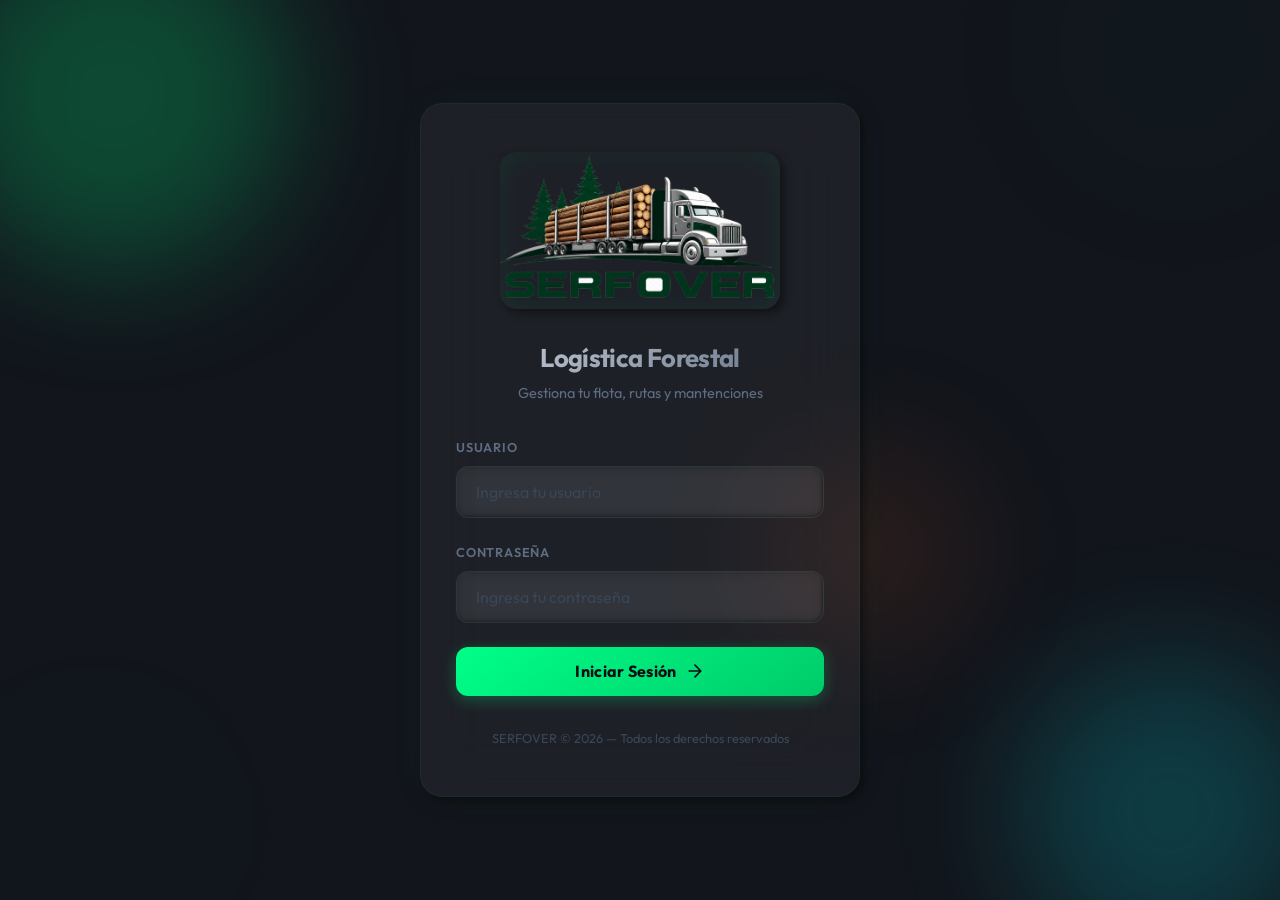
==== commit 4829dadc: "Add files via upload" ====
--- a/index.html
+++ b/index.html
@@ -1,59 +1,59 @@
-<!DOCTYPE html>
-<html lang="es">
-<head>
-    <meta charset="UTF-8">
-    <meta name="viewport" content="width=device-width, initial-scale=1.0">
-    <title>SERFOVER — Logística Forestal</title>
-    <meta name="description" content="Plataforma de gestión de logística forestal para SERFOVER. Controla tu flota, reportes, combustible y mantenciones.">
-    <link rel="preconnect" href="https://fonts.googleapis.com">
-    <link rel="preconnect" href="https://fonts.gstatic.com" crossorigin>
-    <link href="https://fonts.googleapis.com/css2?family=Outfit:wght@300;400;500;600;700&display=swap" rel="stylesheet">
-    <link rel="stylesheet" href="style.css?v=13">
-</head>
-<body class="login-body">
-
-    <!-- Animated Background Orbs -->
-    <div class="login-orb login-orb--1"></div>
-    <div class="login-orb login-orb--2"></div>
-    <div class="login-orb login-orb--3"></div>
-
-    <div class="login-container">
-        <div class="login-card">
-            <div class="login-header">
-                <div class="login-logo-wrapper">
-                    <img src="serfover_logo.png" alt="SERFOVER Logo">
-                </div>
-                <h1>Logística Forestal</h1>
-                <p class="login-subtitle">Gestiona tu flota, rutas y mantenciones</p>
-            </div>
-            
-            <form id="loginForm" class="login-form">
-                <div class="form-group">
-                    <label for="username">Usuario</label>
-                    <input type="text" id="username" name="username" placeholder="Ingresa tu usuario" required autocomplete="username">
-                </div>
-                
-                <div class="form-group">
-                    <label for="password">Contraseña</label>
-                    <input type="password" id="password" name="password" placeholder="Ingresa tu contraseña" required autocomplete="current-password">
-                </div>
-
-                <div id="loginError" class="error-message" style="display: none;">
-                    Usuario o contraseña incorrectos.
-                </div>
-                
-                <button type="submit" class="btn btn-primary btn-block">
-                    <span>Iniciar Sesión</span>
-                    <svg width="20" height="20" viewBox="0 0 24 24" fill="none" stroke="currentColor" stroke-width="2" stroke-linecap="round" stroke-linejoin="round"><path d="M5 12h14M12 5l7 7-7 7"/></svg>
-                </button>
-            </form>
-
-            <div class="login-footer">
-                <p>SERFOVER &copy; 2026 — Todos los derechos reservados</p>
-            </div>
-        </div>
-    </div>
-
-    <script src="app.js?v=13"></script>
-</body>
-</html>+<!DOCTYPE html>
+<html lang="es">
+<head>
+    <meta charset="UTF-8">
+    <meta name="viewport" content="width=device-width, initial-scale=1.0">
+    <title>SERFOVER — Logística Forestal</title>
+    <meta name="description" content="Plataforma de gestión de logística forestal para SERFOVER. Controla tu flota, reportes, combustible y mantenciones.">
+    <link rel="preconnect" href="https://fonts.googleapis.com">
+    <link rel="preconnect" href="https://fonts.gstatic.com" crossorigin>
+    <link href="https://fonts.googleapis.com/css2?family=Outfit:wght@300;400;500;600;700&display=swap" rel="stylesheet">
+    <link rel="stylesheet" href="style.css">
+</head>
+<body class="login-body">
+
+    <!-- Animated Background Orbs -->
+    <div class="login-orb login-orb--1"></div>
+    <div class="login-orb login-orb--2"></div>
+    <div class="login-orb login-orb--3"></div>
+
+    <div class="login-container">
+        <div class="login-card">
+            <div class="login-header">
+                <div class="login-logo-wrapper">
+                    <img src="serfover_logo.png" alt="SERFOVER Logo">
+                </div>
+                <h1>Logística Forestal</h1>
+                <p class="login-subtitle">Gestiona tu flota, rutas y mantenciones</p>
+            </div>
+            
+            <form id="loginForm" class="login-form">
+                <div class="form-group">
+                    <label for="username">Usuario</label>
+                    <input type="text" id="username" name="username" placeholder="Ingresa tu usuario" required autocomplete="username">
+                </div>
+                
+                <div class="form-group">
+                    <label for="password">Contraseña</label>
+                    <input type="password" id="password" name="password" placeholder="Ingresa tu contraseña" required autocomplete="current-password">
+                </div>
+
+                <div id="loginError" class="error-message" style="display: none;">
+                    Usuario o contraseña incorrectos.
+                </div>
+                
+                <button type="submit" class="btn btn-primary btn-block">
+                    <span>Iniciar Sesión</span>
+                    <svg width="20" height="20" viewBox="0 0 24 24" fill="none" stroke="currentColor" stroke-width="2" stroke-linecap="round" stroke-linejoin="round"><path d="M5 12h14M12 5l7 7-7 7"/></svg>
+                </button>
+            </form>
+
+            <div class="login-footer">
+                <p>SERFOVER &copy; 2026 — Todos los derechos reservados</p>
+            </div>
+        </div>
+    </div>
+
+    <script src="app.js"></script>
+</body>
+</html>
--- a/style.css
+++ b/style.css
@@ -1,79 +1,98 @@
-@import url('https://fonts.googleapis.com/css2?family=Outfit:wght@300;400;500;600;700&display=swap');
-
-/* ===================================================
-   SERFOVER — Glassmorphism + Claymorphism Design System
+@import url('https://fonts.googleapis.com/css2?family=Outfit:wght@300;400;500;600;700&family=JetBrains+Mono:wght@400;500;600;700&display=swap');
+
+/* ===================================================
+   SERFOVER — Dark Tech HUD Design System
+   Mobile-First · High Contrast · Neon Accents
    =================================================== */
 
 :root {
-    /* ─── Base Colors (Dark) ─── */
-    --bg-base: #0a0e1a;
-    --bg-deep: #101630;
-    --bg-primary: #131a2e;
-    --bg-card: #161d33;
-    --bg-tertiary: #1e2845;
-
-    --text-primary: #f0f2f8;
-    --text-secondary: #8b95b0;
-    --text-muted: #5a6580;
-
-    --brand-primary: #10b981;
-    --brand-primary-hover: #059669;
-    --brand-primary-rgb: 16, 185, 129;
-    --brand-secondary: #3b82f6;
-    --brand-secondary-rgb: 59, 130, 246;
-
-    --accent-success: #10b981;
-    --accent-warning: #f59e0b;
-    --accent-warning-rgb: 245, 158, 11;
-    --accent-danger: #ef4444;
-    --accent-danger-rgb: 239, 68, 68;
-
-    /* ─── Glassmorphism Tokens ─── */
-    --glass-bg: rgba(255, 255, 255, 0.04);
-    --glass-bg-strong: rgba(255, 255, 255, 0.07);
-    --glass-bg-input: rgba(255, 255, 255, 0.05);
-    --glass-bg-input-focus: rgba(255, 255, 255, 0.08);
-    --glass-border: rgba(255, 255, 255, 0.08);
-    --glass-border-light: rgba(255, 255, 255, 0.05);
-    --glass-border-focus: rgba(16, 185, 129, 0.4);
+    /* ─── HUD Dark Base ─── */
+    --bg-base: #0A0D14;
+    --bg-deep: #0E1219;
+    --bg-primary: #111820;
+    --bg-card: #151C26;
+    --bg-tertiary: #1A2332;
+
+    --text-primary: #E8ECF2;
+    --text-secondary: #6B7A90;
+    --text-muted: #3E4D63;
+
+    /* ─── Neon Accent System ─── */
+    --neon-green: #00FF88;
+    --neon-green-dim: #00CC6A;
+    --neon-green-rgb: 0, 255, 136;
+    --neon-cyan: #00F0FF;
+    --neon-cyan-rgb: 0, 240, 255;
+    --neon-amber: #FF6B2C;
+    --neon-amber-rgb: 255, 107, 44;
+    --neon-red: #FF2D55;
+    --neon-red-rgb: 255, 45, 85;
+
+    /* ─── Backward Compat (mapped to neon) ─── */
+    --brand-primary: var(--neon-green);
+    --brand-primary-hover: var(--neon-green-dim);
+    --brand-primary-rgb: var(--neon-green-rgb);
+    --brand-secondary: var(--neon-cyan);
+    --brand-secondary-rgb: var(--neon-cyan-rgb);
+    --accent-success: var(--neon-green);
+    --accent-warning: var(--neon-amber);
+    --accent-warning-rgb: var(--neon-amber-rgb);
+    --accent-danger: var(--neon-red);
+    --accent-danger-rgb: var(--neon-red-rgb);
+    --surface-hover: rgba(255, 255, 255, 0.04);
+
+    /* ─── HUD Glassmorphism ─── */
+    --glass-bg: rgba(255, 255, 255, 0.025);
+    --glass-bg-strong: rgba(255, 255, 255, 0.045);
+    --glass-bg-input: rgba(255, 255, 255, 0.035);
+    --glass-bg-input-focus: rgba(255, 255, 255, 0.06);
+    --glass-border: rgba(0, 255, 136, 0.08);
+    --glass-border-light: rgba(0, 255, 136, 0.04);
+    --glass-border-focus: rgba(0, 255, 136, 0.35);
     --glass-blur: blur(20px);
     --glass-blur-strong: blur(30px);
-    --glass-shadow: 0 8px 32px rgba(0, 0, 0, 0.25);
-
-    /* ─── Claymorphism Tokens ─── */
-    --clay-shadow: 
-        6px 6px 12px rgba(0, 0, 0, 0.35),
-        -4px -4px 10px rgba(255, 255, 255, 0.04);
-    --clay-shadow-hover: 
-        8px 8px 16px rgba(0, 0, 0, 0.4),
-        -5px -5px 12px rgba(255, 255, 255, 0.05);
-    --clay-shadow-inset: 
-        inset 2px 2px 4px rgba(255, 255, 255, 0.06),
-        inset -2px -2px 4px rgba(0, 0, 0, 0.2);
+    --glass-shadow: 0 4px 24px rgba(0, 0, 0, 0.4);
+
+    /* ─── Clay Shadows (darkened for HUD) ─── */
+    --clay-shadow:
+        4px 4px 10px rgba(0, 0, 0, 0.5),
+        -2px -2px 6px rgba(255, 255, 255, 0.015);
+    --clay-shadow-hover:
+        6px 6px 14px rgba(0, 0, 0, 0.55),
+        -3px -3px 8px rgba(255, 255, 255, 0.02),
+        0 0 1px rgba(0, 255, 136, 0.2);
+    --clay-shadow-inset:
+        inset 1px 1px 3px rgba(255, 255, 255, 0.03),
+        inset -1px -1px 3px rgba(0, 0, 0, 0.3);
     --clay-shadow-btn:
-        5px 5px 10px rgba(0, 0, 0, 0.3),
-        -3px -3px 8px rgba(255, 255, 255, 0.04),
-        inset 1px 1px 2px rgba(255, 255, 255, 0.15);
+        3px 3px 8px rgba(0, 0, 0, 0.4),
+        -2px -2px 5px rgba(255, 255, 255, 0.02),
+        inset 1px 1px 2px rgba(255, 255, 255, 0.08);
     --clay-shadow-btn-active:
-        2px 2px 5px rgba(0, 0, 0, 0.3),
-        inset 2px 2px 4px rgba(0, 0, 0, 0.15);
-    --clay-radius: 20px;
-    --clay-radius-lg: 28px;
-    --clay-radius-sm: 14px;
+        1px 1px 3px rgba(0, 0, 0, 0.4),
+        inset 2px 2px 4px rgba(0, 0, 0, 0.2);
+    --clay-radius: 16px;
+    --clay-radius-lg: 22px;
+    --clay-radius-sm: 12px;
 
     /* ─── Layout ─── */
-    --bg-hover: rgba(255, 255, 255, 0.03);
-    --sidebar-bg: rgba(16, 22, 48, 0.85);
-    --header-bg: rgba(16, 22, 48, 0.75);
+    --bg-hover: rgba(0, 255, 136, 0.03);
+    --sidebar-bg: rgba(14, 18, 25, 0.92);
+    --header-bg: rgba(14, 18, 25, 0.85);
 
     /* ─── Typography ─── */
     --font-family: 'Outfit', -apple-system, BlinkMacSystemFont, sans-serif;
+    --font-mono: 'JetBrains Mono', 'SF Mono', 'Consolas', monospace;
 
     /* ─── Spacing ─── */
-    --radius-sm: 10px;
-    --radius-md: 14px;
-    --radius-lg: 20px;
-    --radius-xl: 28px;
+    --radius-sm: 8px;
+    --radius-md: 12px;
+    --radius-lg: 16px;
+    --radius-xl: 22px;
+
+    /* ─── Touch & Mobile ─── */
+    --touch-min: 48px;
+    --bottom-nav-height: 64px;
 
     /* ─── Transitions ─── */
     --transition-fast: 200ms cubic-bezier(0.4, 0, 0.2, 1);
@@ -81,53 +100,51 @@
     --transition-bounce: 400ms cubic-bezier(0.34, 1.56, 0.64, 1);
 }
 
-/* ─── Light Theme ─── */
+/* ─── Dark Stealth Theme (less intense neon) ─── */
 :root[data-theme="light"] {
-    --bg-base: #e8ecf4;
-    --bg-deep: #dfe4f0;
-    --bg-primary: #f0f3fa;
-    --bg-card: #ffffff;
-    --bg-tertiary: #e2e8f0;
-
-    --text-primary: #0f172a;
-    --text-secondary: #475569;
-    --text-muted: #94a3b8;
-
-    --brand-primary: #059669;
-    --brand-primary-hover: #047857;
-    --brand-primary-rgb: 5, 150, 105;
-    --brand-secondary: #2563eb;
-    --brand-secondary-rgb: 37, 99, 235;
-
-    --glass-bg: rgba(255, 255, 255, 0.55);
-    --glass-bg-strong: rgba(255, 255, 255, 0.7);
-    --glass-bg-input: rgba(255, 255, 255, 0.6);
-    --glass-bg-input-focus: rgba(255, 255, 255, 0.8);
-    --glass-border: rgba(255, 255, 255, 0.6);
-    --glass-border-light: rgba(255, 255, 255, 0.4);
-    --glass-border-focus: rgba(5, 150, 105, 0.4);
-    --glass-shadow: 0 8px 32px rgba(0, 0, 0, 0.08);
-
-    --clay-shadow: 
-        6px 6px 14px rgba(0, 0, 0, 0.08),
-        -4px -4px 10px rgba(255, 255, 255, 0.9);
-    --clay-shadow-hover: 
-        8px 8px 18px rgba(0, 0, 0, 0.1),
-        -5px -5px 12px rgba(255, 255, 255, 0.95);
-    --clay-shadow-inset: 
-        inset 2px 2px 4px rgba(255, 255, 255, 0.8),
-        inset -2px -2px 4px rgba(0, 0, 0, 0.06);
+    --bg-base: #12151C;
+    --bg-deep: #161A22;
+    --bg-primary: #1A1E28;
+    --bg-card: #1E2330;
+    --bg-tertiary: #242A36;
+
+    --text-primary: #D0D5DE;
+    --text-secondary: #5E6D82;
+    --text-muted: #3A4758;
+
+    --neon-green: #00E67A;
+    --neon-green-dim: #00B860;
+    --neon-green-rgb: 0, 230, 122;
+    --neon-cyan: #00D4E0;
+    --neon-cyan-rgb: 0, 212, 224;
+    --neon-amber: #E05A20;
+    --neon-amber-rgb: 224, 90, 32;
+    --neon-red: #E0264A;
+    --neon-red-rgb: 224, 38, 74;
+
+    --glass-bg: rgba(255, 255, 255, 0.03);
+    --glass-bg-strong: rgba(255, 255, 255, 0.05);
+    --glass-bg-input: rgba(255, 255, 255, 0.04);
+    --glass-bg-input-focus: rgba(255, 255, 255, 0.065);
+    --glass-border: rgba(0, 230, 122, 0.06);
+    --glass-border-light: rgba(0, 230, 122, 0.03);
+    --glass-border-focus: rgba(0, 230, 122, 0.3);
+    --glass-shadow: 0 4px 20px rgba(0, 0, 0, 0.35);
+
+    --clay-shadow:
+        4px 4px 10px rgba(0, 0, 0, 0.45),
+        -2px -2px 6px rgba(255, 255, 255, 0.012);
+    --clay-shadow-hover:
+        6px 6px 14px rgba(0, 0, 0, 0.5),
+        -3px -3px 8px rgba(255, 255, 255, 0.015);
     --clay-shadow-btn:
-        5px 5px 10px rgba(0, 0, 0, 0.1),
-        -3px -3px 8px rgba(255, 255, 255, 0.8),
-        inset 1px 1px 2px rgba(255, 255, 255, 0.6);
-    --clay-shadow-btn-active:
-        2px 2px 5px rgba(0, 0, 0, 0.08),
-        inset 2px 2px 4px rgba(0, 0, 0, 0.06);
-
-    --bg-hover: rgba(0, 0, 0, 0.03);
-    --sidebar-bg: rgba(240, 243, 250, 0.85);
-    --header-bg: rgba(240, 243, 250, 0.75);
+        3px 3px 8px rgba(0, 0, 0, 0.35),
+        -2px -2px 5px rgba(255, 255, 255, 0.015),
+        inset 1px 1px 2px rgba(255, 255, 255, 0.06);
+
+    --bg-hover: rgba(0, 230, 122, 0.025);
+    --sidebar-bg: rgba(18, 21, 28, 0.92);
+    --header-bg: rgba(18, 21, 28, 0.85);
 }
 
 /* ===================================================
@@ -167,17 +184,17 @@
     opacity: 0.35;
 }
 body::before {
-    width: 500px;
-    height: 500px;
-    background: radial-gradient(circle, rgba(var(--brand-primary-rgb), 0.3), transparent 70%);
+    width: 400px;
+    height: 400px;
+    background: radial-gradient(circle, rgba(var(--neon-green-rgb), 0.12), transparent 70%);
     top: -150px;
     right: -100px;
     animation: floatOrb1 20s ease-in-out infinite alternate;
 }
 body::after {
-    width: 400px;
-    height: 400px;
-    background: radial-gradient(circle, rgba(var(--brand-secondary-rgb), 0.2), transparent 70%);
+    width: 350px;
+    height: 350px;
+    background: radial-gradient(circle, rgba(var(--neon-cyan-rgb), 0.08), transparent 70%);
     bottom: -100px;
     left: -80px;
     animation: floatOrb2 25s ease-in-out infinite alternate;
@@ -258,18 +275,18 @@
 }
 
 .btn-primary {
-    background: linear-gradient(145deg, #12d190, #0a9b6a);
-    color: white;
-    box-shadow: var(--clay-shadow-btn);
-    text-shadow: 0 1px 2px rgba(0, 0, 0, 0.2);
+    background: linear-gradient(145deg, var(--neon-green), var(--neon-green-dim));
+    color: #0A0D14;
+    box-shadow: var(--clay-shadow-btn), 0 0 15px rgba(var(--neon-green-rgb), 0.2);
+    text-shadow: none;
+    font-weight: 700;
 }
 .btn-primary:hover {
-    transform: translateY(-3px);
+    transform: translateY(-2px);
     box-shadow:
-        7px 7px 14px rgba(0, 0, 0, 0.35),
-        -4px -4px 10px rgba(255, 255, 255, 0.06),
-        inset 1px 1px 3px rgba(255, 255, 255, 0.2),
-        0 0 25px rgba(var(--brand-primary-rgb), 0.25);
+        var(--clay-shadow-btn),
+        0 0 30px rgba(var(--neon-green-rgb), 0.35),
+        0 0 60px rgba(var(--neon-green-rgb), 0.1);
 }
 .btn-primary:active {
     transform: translateY(1px) scale(0.98);
@@ -641,8 +658,9 @@
 .sidebar-header h3 {
     font-size: 1.2rem;
     font-weight: 700;
-    letter-spacing: 0.08em;
-    background: linear-gradient(135deg, var(--text-primary), var(--brand-primary));
+    letter-spacing: 0.1em;
+    font-family: var(--font-mono);
+    background: linear-gradient(135deg, var(--neon-green), var(--neon-cyan));
     -webkit-background-clip: text;
     -webkit-text-fill-color: transparent;
     background-clip: text;
@@ -1188,7 +1206,10 @@
     border: 1px solid rgba(var(--accent-danger-rgb), 0.2);
     padding: 0.8rem 1rem;
     border-radius: var(--clay-radius-sm);
-    font-size: 0.9rem;
+}
+
+.mobile-menu-btn {
+    display: none;
 }
 
 /* ===================================================
@@ -1224,79 +1245,54 @@
         display: flex;
     }
 
-    /* ─── Sidebar → Bottom Nav ─── */
+    /* ─── Sidebar → Off-canvas Menu ─── */
     .sidebar {
         position: fixed;
-        bottom: 0;
+        top: 0;
+        left: -280px;
+        width: 280px;
+        height: 100vh;
+        z-index: 1000;
+        transition: left 0.3s ease;
+        background: var(--sidebar-bg);
+        border-right: 1px solid var(--glass-border);
+        box-shadow: none;
+        flex-direction: column;
+    }
+
+    .sidebar.open {
+        left: 0;
+        box-shadow: 4px 0 24px rgba(0, 0, 0, 0.5);
+    }
+    
+    /* Overlay background when menu is open */
+    .sidebar-overlay {
+        display: none;
+        position: fixed;
+        top: 0;
         left: 0;
         width: 100%;
-        height: 78px;
-        border-right: none;
-        border-top: 1px solid var(--glass-border);
-        flex-direction: row;
-        z-index: 100;
-        background: var(--sidebar-bg);
-        backdrop-filter: var(--glass-blur-strong);
-        -webkit-backdrop-filter: var(--glass-blur-strong);
-        overflow: visible;
-        /* Reset sticky */
-        position: fixed;
-        top: auto;
-    }
-
-    .sidebar-header,
-    .sidebar-footer {
-        display: none;
-    }
-
-    .sidebar-nav {
-        flex-direction: row;
-        width: 100%;
-        padding: 0;
-        justify-content: space-around;
+        height: 100vh;
+        background: rgba(0, 0, 0, 0.5);
+        backdrop-filter: blur(2px);
+        z-index: 999;
+        opacity: 0;
+        transition: opacity 0.3s ease;
+    }
+    .sidebar-overlay.active {
+        display: block;
+        opacity: 1;
+    }
+
+    .mobile-menu-btn {
+        display: flex;
         align-items: center;
-        overflow-x: auto;
-        gap: 0;
-    }
-
-    .nav-item {
-        flex-direction: column;
-        padding: 0.5rem 0.35rem;
-        gap: 0.3rem;
-        font-size: 0.65rem;
-        font-weight: 600;
+        justify-content: center;
+        background: transparent;
         border: none;
-        color: var(--text-muted);
-        background: transparent !important;
-        border-radius: 0;
-        min-width: 56px;
-        text-align: center;
-        box-shadow: none !important;
-        transform: none !important;
-    }
-    .nav-item svg {
-        width: 22px;
-        height: 22px;
-    }
-    .nav-item.active {
-        color: var(--brand-primary);
-        background: transparent !important;
-        box-shadow: none !important;
-    }
-    .nav-item.active::after {
-        content: '';
-        position: absolute;
-        top: -1px;
-        left: 50%;
-        transform: translateX(-50%);
-        width: 28px;
-        height: 3px;
-        background: var(--brand-primary);
-        border-radius: 0 0 4px 4px;
-        box-shadow: 0 0 10px rgba(var(--brand-primary-rgb), 0.4);
-    }
-    .nav-item.active svg {
-        filter: drop-shadow(0 0 8px rgba(var(--brand-primary-rgb), 0.5));
+        color: var(--text-primary);
+        cursor: pointer;
+        padding: 0.5rem;
     }
     .nav-item:hover {
         transform: none !important;
@@ -1456,6 +1452,173 @@
     }
 }
 
+/* ─── Tablet Sidebar Collapse (900px) ─── */
+@media (max-width: 900px) and (min-width: 769px) {
+    .sidebar {
+        width: 70px;
+        overflow: hidden;
+        transition: width 0.3s cubic-bezier(0.4, 0, 0.2, 1);
+    }
+    .sidebar:hover {
+        width: 270px;
+    }
+    .sidebar-header h3,
+    .sidebar-footer .user-details,
+    .sidebar-footer .btn,
+    .nav-item span,
+    .sidebar-nav .nav-item {
+        transition: opacity 0.2s ease;
+    }
+    .sidebar-header h3,
+    .sidebar-footer .user-details {
+        opacity: 0;
+        white-space: nowrap;
+        overflow: hidden;
+    }
+    .sidebar:hover .sidebar-header h3,
+    .sidebar:hover .sidebar-footer .user-details {
+        opacity: 1;
+    }
+    .nav-item {
+        justify-content: center;
+        padding: 0.85rem;
+        overflow: hidden;
+    }
+    .nav-item svg {
+        flex-shrink: 0;
+    }
+    .sidebar:hover .nav-item {
+        justify-content: flex-start;
+        padding: 0.85rem 1.1rem;
+    }
+    .mobile-menu-btn {
+        display: none !important;
+    }
+}
+
+/* ===================================================
+   UTILITY CLASSES — Stat Icon Color Variants
+   =================================================== */
+.stat-icon--blue {
+    color: var(--brand-secondary);
+    background: rgba(var(--brand-secondary-rgb), 0.1);
+}
+.stat-icon--red {
+    color: var(--accent-danger);
+    background: rgba(var(--accent-danger-rgb), 0.1);
+}
+.stat-icon--amber {
+    color: var(--accent-warning);
+    background: rgba(var(--accent-warning-rgb), 0.1);
+}
+.stat-icon--green {
+    color: var(--brand-primary);
+    background: rgba(var(--brand-primary-rgb), 0.1);
+}
+
+/* Section title consistency */
+.section-title {
+    margin-bottom: 1rem;
+    color: var(--text-primary);
+    font-size: 1.05rem;
+    font-weight: 600;
+}
+
+/* Ranking card inner (replaces inline styles) */
+.ranking-card-inner {
+    background: rgba(255, 255, 255, 0.02);
+    padding: 1rem;
+    border-radius: var(--radius-md);
+    border: 1px solid var(--glass-border-light);
+}
+
+/* Stat info text overflow protection */
+.stat-info h3 {
+    white-space: nowrap;
+    overflow: hidden;
+    text-overflow: ellipsis;
+    max-width: 180px;
+}
+
+/* ===================================================
+   PASSWORD FIELD WRAPPER & TOGGLE
+   =================================================== */
+.password-wrapper {
+    position: relative;
+    display: flex;
+    align-items: center;
+}
+.password-wrapper input {
+    padding-right: 3rem;
+}
+.password-toggle-btn {
+    position: absolute;
+    right: 0.75rem;
+    background: none;
+    border: none;
+    color: var(--text-muted);
+    cursor: pointer;
+    padding: 0.35rem;
+    display: flex;
+    align-items: center;
+    justify-content: center;
+    border-radius: 6px;
+    transition: color var(--transition-fast);
+    line-height: 0;
+}
+.password-toggle-btn:hover {
+    color: var(--brand-primary);
+}
+
+/* ===================================================
+   BUTTON LOADING STATE
+   =================================================== */
+.btn.btn--loading {
+    pointer-events: none;
+    opacity: 0.8;
+    position: relative;
+}
+.btn.btn--loading span {
+    visibility: hidden;
+}
+.btn.btn--loading::after {
+    content: '';
+    position: absolute;
+    width: 18px;
+    height: 18px;
+    border: 2px solid rgba(255, 255, 255, 0.35);
+    border-top-color: white;
+    border-radius: 50%;
+    animation: btn-spin 0.7s linear infinite;
+}
+@keyframes btn-spin {
+    to { transform: rotate(360deg); }
+}
+
+/* ===================================================
+   PASSWORD REVEAL IN TABLES
+   =================================================== */
+.pwd-cell {
+    display: flex;
+    align-items: center;
+    gap: 0.5rem;
+}
+.pwd-reveal-btn {
+    background: none;
+    border: none;
+    color: var(--text-muted);
+    cursor: pointer;
+    padding: 0.2rem;
+    border-radius: 4px;
+    display: inline-flex;
+    align-items: center;
+    transition: color var(--transition-fast);
+    line-height: 0;
+}
+.pwd-reveal-btn:hover {
+    color: var(--brand-primary);
+}
+
 /* ===================================================
    SCROLLBAR STYLING
    =================================================== */
@@ -1497,4 +1660,688 @@
         box-shadow: none;
         border: 1px solid #ddd;
     }
+}
+
+/* --- SOCIAL CHAT & SIDEBAR --- */
+
+/* ===================================================
+   HUD UTILITY CLASSES
+   =================================================== */
+.glow-green { text-shadow: 0 0 8px rgba(0,255,136,0.5); }
+.glow-cyan { text-shadow: 0 0 8px rgba(0,240,255,0.5); }
+.glow-amber { text-shadow: 0 0 8px rgba(255,107,44,0.5); }
+
+.hud-scanline { position: relative; }
+.hud-scanline::after {
+    content: '';
+    position: absolute;
+    inset: 0;
+    background: repeating-linear-gradient(0deg, transparent, transparent 2px, rgba(0,255,136,0.012) 2px, rgba(0,255,136,0.012) 4px);
+    pointer-events: none;
+    border-radius: inherit;
+    z-index: 1;
+}
+
+.card-hud {
+    border: 1px solid rgba(0,255,136,0.1) !important;
+    box-shadow: 0 0 1px rgba(0,255,136,0.2), inset 0 0 30px rgba(0,0,0,0.3) !important;
+    position: relative;
+}
+.card-hud::before {
+    content: '';
+    position: absolute;
+    top: 0; left: 1rem; right: 1rem;
+    height: 1px;
+    background: linear-gradient(90deg, transparent, rgba(0,255,136,0.4), transparent);
+    z-index: 2;
+}
+
+.stat-info h3, .mono-value {
+    font-family: var(--font-mono);
+    letter-spacing: 0.02em;
+}
+
+/* ===================================================
+   BOTTOM NAVIGATION BAR — Mobile HUD
+   =================================================== */
+.bottom-nav {
+    display: none;
+    position: fixed;
+    bottom: 0; left: 0; right: 0;
+    height: var(--bottom-nav-height);
+    background: rgba(10, 13, 20, 0.94);
+    backdrop-filter: blur(24px);
+    -webkit-backdrop-filter: blur(24px);
+    border-top: 1px solid rgba(0,255,136,0.1);
+    box-shadow: 0 -4px 24px rgba(0,0,0,0.5);
+    z-index: 900;
+    justify-content: space-around;
+    align-items: center;
+    padding: 0 0.25rem;
+    padding-bottom: env(safe-area-inset-bottom);
+}
+.bnav-item {
+    display: flex;
+    flex-direction: column;
+    align-items: center;
+    justify-content: center;
+    gap: 2px;
+    background: none;
+    border: none;
+    color: var(--text-muted);
+    font-size: 0.6rem;
+    font-weight: 500;
+    font-family: var(--font-family);
+    cursor: pointer;
+    padding: 4px 8px;
+    min-width: var(--touch-min);
+    min-height: var(--touch-min);
+    border-radius: 12px;
+    transition: color 0.2s ease;
+    position: relative;
+    letter-spacing: 0.03em;
+    text-transform: uppercase;
+}
+.bnav-item svg {
+    width: 22px; height: 22px;
+    stroke: currentColor;
+    fill: none;
+    stroke-width: 1.8;
+}
+.bnav-item.active { color: var(--neon-green); }
+.bnav-item.active::before {
+    content: '';
+    position: absolute;
+    top: 0; left: 20%; right: 20%;
+    height: 2px;
+    background: var(--neon-green);
+    box-shadow: 0 0 8px rgba(0,255,136,0.6);
+    border-radius: 0 0 2px 2px;
+}
+.bnav-item.active svg {
+    filter: drop-shadow(0 0 6px rgba(0,255,136,0.5));
+    animation: navPulse 2.5s ease-in-out infinite;
+}
+.bnav-avatar {
+    width: 24px; height: 24px;
+    border-radius: 8px;
+    background: linear-gradient(145deg, var(--neon-cyan), #0080AA);
+    display: flex; align-items: center; justify-content: center;
+    font-weight: 700; font-size: 0.65rem; color: #0A0D14;
+}
+@keyframes navPulse {
+    0%, 100% { opacity: 1; }
+    50% { opacity: 0.65; }
+}
+
+@media (max-width: 768px) {
+    .bottom-nav { display: flex; }
+    .app-container { padding-bottom: calc(var(--bottom-nav-height) + env(safe-area-inset-bottom, 0px)) !important; }
+    .mobile-menu-btn { display: none !important; }
+    .mobile-logout { display: none !important; }
+    #toastContainer { bottom: calc(var(--bottom-nav-height) + 12px) !important; right: 12px; left: 12px; }
+    .fab-chat { bottom: calc(var(--bottom-nav-height) + 16px) !important; }
+}
+@media (min-width: 769px) {
+    .bottom-nav { display: none !important; }
+}
+
+/* ===================================================
+   STEPPER FORM — Paso a paso táctil
+   =================================================== */
+.stepper { position: relative; }
+.stepper-progress {
+    height: 3px;
+    background: rgba(0,255,136,0.08);
+    border-radius: 3px;
+    margin-bottom: 1.5rem;
+    overflow: hidden;
+}
+.stepper-bar {
+    height: 100%;
+    background: var(--neon-green);
+    box-shadow: 0 0 10px rgba(0,255,136,0.5);
+    border-radius: 3px;
+    transition: width 0.4s cubic-bezier(0.4, 0, 0.2, 1);
+}
+.stepper-step { display: none; }
+.stepper-step.active {
+    display: block;
+    animation: fadeScale 0.3s ease;
+}
+.step-title {
+    font-size: 1rem; font-weight: 600;
+    margin-bottom: 1.25rem;
+    color: var(--text-primary);
+    display: flex; align-items: center;
+}
+.step-num {
+    font-family: var(--font-mono);
+    color: var(--neon-cyan);
+    font-size: 0.75rem; font-weight: 600;
+    margin-right: 0.65rem; opacity: 0.7;
+}
+.step-nav {
+    display: flex; gap: 0.75rem;
+    margin-top: 1.5rem;
+}
+.step-nav .btn {
+    flex: 1;
+    min-height: var(--touch-min);
+    font-size: 0.95rem;
+}
+
+/* ===================================================
+   ALERT COCKPIT — Panel Mecánico Militar
+   =================================================== */
+.alert-cockpit {
+    border: 1px solid rgba(255,107,44,0.2);
+    background: rgba(255,107,44,0.04);
+    border-radius: var(--radius-md);
+    padding: 1rem 1.1rem;
+    position: relative;
+    overflow: hidden;
+    margin-bottom: 0.85rem;
+}
+.alert-cockpit::before {
+    content: '';
+    position: absolute;
+    top: 0; left: 0; right: 0;
+    height: 2px;
+    background: linear-gradient(90deg, transparent, var(--neon-amber), transparent);
+    animation: alertScan 3s linear infinite;
+}
+@keyframes alertScan {
+    0% { transform: translateX(-100%); }
+    100% { transform: translateX(100%); }
+}
+.alert-cockpit--critical {
+    border-color: rgba(255,45,85,0.3);
+    background: rgba(255,45,85,0.05);
+}
+.alert-cockpit--critical::before {
+    background: linear-gradient(90deg, transparent, var(--neon-red), transparent);
+    animation-duration: 1.5s;
+}
+.alert-label {
+    font-family: var(--font-mono);
+    font-size: 0.65rem;
+    text-transform: uppercase;
+    letter-spacing: 0.12em;
+    color: var(--neon-amber);
+    margin-bottom: 0.35rem;
+    display: block;
+}
+.alert-cockpit--critical .alert-label { color: var(--neon-red); }
+
+/* ===================================================
+   HUD MICRO-ANIMATIONS & POLISH
+   =================================================== */
+.card:hover {
+    border-color: rgba(0,255,136,0.12);
+    box-shadow: 0 4px 24px rgba(0,0,0,0.4), 0 0 1px rgba(0,255,136,0.25);
+}
+.login-card {
+    box-shadow: var(--clay-shadow), 0 0 40px rgba(0,255,136,0.04);
+}
+.nav-item.active {
+    box-shadow: var(--clay-shadow), inset 3px 0 0 var(--neon-green), 0 0 15px rgba(0,255,136,0.06);
+}
+.sidebar-header .logo-placeholder {
+    background: linear-gradient(145deg, var(--neon-green), var(--neon-green-dim));
+}
+.avatar {
+    background: linear-gradient(145deg, var(--neon-cyan), #0080AA);
+}
+
+
+.fab-chat {
+    position: fixed;
+    bottom: 2rem;
+    right: 2rem;
+    width: 56px;
+    height: 56px;
+    border-radius: 50%;
+    background: var(--brand-primary);
+    color: white;
+    border: none;
+    box-shadow: 0 4px 15px rgba(16, 185, 129, 0.4);
+    display: flex;
+    align-items: center;
+    justify-content: center;
+    cursor: pointer;
+    z-index: 998;
+    transition: transform 0.3s cubic-bezier(0.175, 0.885, 0.32, 1.275);
+}
+.fab-chat:hover {
+    transform: scale(1.1);
+}
+
+.right-sidebar {
+    position: fixed;
+    top: 0;
+    right: -350px;
+    width: 320px;
+    height: 100vh;
+    background: #131a2e;
+    border-left: 1px solid rgba(255,255,255,0.08);
+    box-shadow: -5px 0 25px rgba(0,0,0,0.5);
+    z-index: 999;
+    display: flex;
+    flex-direction: column;
+    transition: right 0.3s ease;
+}
+.right-sidebar.active {
+    right: 0;
+}
+.right-sidebar .sidebar-header {
+    padding: 1rem;
+    border-bottom: 1px solid rgba(255,255,255,0.08);
+    display: flex;
+    justify-content: space-between;
+    align-items: center;
+    background: #0f1526;
+}
+.sidebar-content {
+    flex: 1;
+    overflow-y: auto;
+    display: flex;
+    flex-direction: column;
+    background: #131a2e;
+}
+.users-list {
+    flex: 1;
+    overflow-y: auto;
+    padding: 0.5rem;
+}
+.user-contact-card {
+    display: flex;
+    align-items: center;
+    gap: 1rem;
+    padding: 0.75rem;
+    border-radius: var(--radius-md);
+    cursor: default;
+    transition: background 0.2s;
+    margin-bottom: 0.5rem;
+    border: 1px solid transparent;
+}
+.user-contact-card:hover {
+    background: #1e2845;
+    border-color: rgba(255,255,255,0.08);
+}
+.user-contact-avatar {
+    width: 40px;
+    height: 40px;
+    border-radius: 50%;
+    background: var(--brand-secondary);
+    color: white;
+    display: flex;
+    align-items: center;
+    justify-content: center;
+    font-weight: bold;
+    flex-shrink: 0;
+    overflow: hidden;
+}
+.user-contact-avatar img {
+    width: 100%;
+    height: 100%;
+    object-fit: cover;
+}
+.user-contact-info {
+    flex: 1;
+    overflow: hidden;
+}
+.user-contact-name {
+    font-weight: 600;
+    font-size: 0.95rem;
+    white-space: nowrap;
+    overflow: hidden;
+    text-overflow: ellipsis;
+}
+.user-contact-role {
+    font-size: 0.75rem;
+    color: var(--text-secondary);
+    margin-top: 0.25rem;
+    display: flex;
+    align-items: center;
+    gap: 5px;
+}
+
+.chat-window {
+    position: fixed;
+    bottom: 2rem;
+    right: 100px;
+    width: 350px;
+    height: 500px;
+    max-height: 80vh;
+    background: #131a2e;
+    border: 1px solid rgba(255,255,255,0.08);
+    border-radius: var(--radius-lg);
+    box-shadow: 0 10px 40px rgba(0,0,0,0.5);
+    z-index: 1000;
+    display: flex;
+    flex-direction: column;
+    transform: translateY(120%) scale(0.9);
+    opacity: 0;
+    transition: all 0.3s cubic-bezier(0.175, 0.885, 0.32, 1.275);
+    pointer-events: none;
+}
+.chat-window.active {
+    transform: translateY(0) scale(1);
+    opacity: 1;
+    pointer-events: auto;
+}
+.chat-header {
+    padding: 1rem;
+    background: #0f1526;
+    border-bottom: 1px solid rgba(255,255,255,0.08);
+    display: flex;
+    justify-content: space-between;
+    align-items: center;
+    border-radius: var(--radius-lg) var(--radius-lg) 0 0;
+}
+.chat-messages {
+    flex: 1;
+    overflow-y: auto;
+    padding: 1rem;
+    display: flex;
+    flex-direction: column;
+    gap: 0.5rem;
+    background: #0a0e1a;
+}
+.chat-bubble {
+    max-width: 80%;
+    padding: 0.75rem 1rem;
+    border-radius: 1rem;
+    font-size: 0.9rem;
+    line-height: 1.4;
+    position: relative;
+    word-break: break-word;
+}
+.chat-bubble.sent {
+    align-self: flex-end;
+    background: var(--brand-primary);
+    color: white;
+    border-bottom-right-radius: 0.25rem;
+}
+.chat-bubble.received {
+    align-self: flex-start;
+    background: #1e2845;
+    color: var(--text-primary);
+    border: 1px solid rgba(255,255,255,0.08);
+    border-bottom-left-radius: 0.25rem;
+}
+.chat-bubble-time {
+    display: block;
+    font-size: 0.65rem;
+    margin-top: 0.25rem;
+    opacity: 0.7;
+    text-align: right;
+}
+.chat-input-area {
+    padding: 1rem;
+    background: #131a2e;
+    border-top: 1px solid rgba(255,255,255,0.08);
+    display: flex;
+    gap: 0.5rem;
+    border-radius: 0 0 var(--radius-lg) var(--radius-lg);
+}
+.chat-input-area input {
+    flex: 1;
+    border: 1px solid rgba(255,255,255,0.1);
+    background: #1e2845;
+    color: var(--text-primary);
+    border-radius: 2rem;
+    padding: 0.5rem 1rem;
+    outline: none;
+}
+.chat-input-area input:focus {
+    border-color: var(--brand-primary);
+}
+
+@media (max-width: 768px) {
+    .right-sidebar {
+        width: 100%;
+        right: -100%;
+    }
+    .chat-window {
+        width: calc(100% - 2rem);
+        right: 1rem;
+        bottom: 1rem;
+        height: 60vh;
+    }
+}
+
+/* ===================================================
+   SERFOVER — MOBILE HUD & CYBERPUNK UTILITIES
+   =================================================== */
+
+/* ─── Neon Glow Utilities ─── */
+.glow-green { text-shadow: 0 0 8px rgba(0,255,136,0.5); }
+.glow-cyan { text-shadow: 0 0 8px rgba(0,240,255,0.5); }
+.glow-amber { text-shadow: 0 0 8px rgba(255,107,44,0.5); }
+
+/* ─── HUD Scanline Effect (subtle) ─── */
+.hud-scanline::after {
+    content: '';
+    position: absolute;
+    inset: 0;
+    background: repeating-linear-gradient(
+        0deg, transparent, transparent 2px,
+        rgba(0,255,136,0.015) 2px, rgba(0,255,136,0.015) 4px
+    );
+    pointer-events: none;
+    border-radius: inherit;
+}
+
+/* ─── Neon Border Cards ─── */
+.card-hud, .stat-card, .ranking-card {
+    border: 1px solid rgba(0,255,136,0.1);
+    box-shadow: 
+        0 0 1px rgba(0,255,136,0.2),
+        inset 0 0 30px rgba(0,0,0,0.3);
+    position: relative;
+}
+.card-hud::before, .stat-card::before, .ranking-card::before {
+    content: '';
+    position: absolute;
+    top: 0; left: 1rem; right: 1rem;
+    height: 1px;
+    background: linear-gradient(90deg, 
+        transparent, rgba(0,255,136,0.4), transparent);
+}
+
+/* ─── BOTTOM NAVIGATION HUD ─── */
+.bottom-nav {
+    display: none; /* Solo mobile */
+    position: fixed;
+    bottom: 0; left: 0; right: 0;
+    height: var(--bottom-nav-height, 64px);
+    background: rgba(10, 13, 20, 0.92);
+    backdrop-filter: blur(20px);
+    border-top: 1px solid rgba(0,255,136,0.1);
+    box-shadow: 0 -4px 20px rgba(0,0,0,0.5);
+    z-index: 900;
+    justify-content: space-around;
+    align-items: center;
+    padding: 0 0.5rem;
+    padding-bottom: env(safe-area-inset-bottom);
+}
+.bnav-item {
+    display: flex;
+    flex-direction: column;
+    align-items: center;
+    gap: 2px;
+    background: none;
+    border: none;
+    color: var(--text-secondary);
+    font-size: 0.65rem;
+    font-family: var(--font-family);
+    cursor: pointer;
+    padding: 6px 12px;
+    min-width: var(--touch-min, 48px);
+    min-height: var(--touch-min, 48px);
+    border-radius: 12px;
+    transition: all 0.2s ease;
+    position: relative;
+}
+.bnav-item.active {
+    color: var(--neon-green);
+}
+.bnav-item.active::after {
+    content: '';
+    position: absolute;
+    top: 0; left: 25%; right: 25%;
+    height: 2px;
+    background: var(--neon-green);
+    box-shadow: 0 0 8px rgba(0,255,136,0.6);
+    border-radius: 2px;
+}
+.bnav-item.active svg {
+    filter: drop-shadow(0 0 6px rgba(0,255,136,0.5));
+}
+.bnav-avatar {
+    width: 24px;
+    height: 24px;
+    border-radius: 50%;
+    background: var(--brand-primary);
+    color: var(--bg-base);
+    display: flex;
+    align-items: center;
+    justify-content: center;
+    font-weight: bold;
+    font-size: 0.75rem;
+}
+@media (max-width: 768px) {
+    .bottom-nav { display: flex; }
+    .app-container { padding-bottom: calc(var(--bottom-nav-height, 64px) + 8px); }
+    .mobile-menu-btn { display: none !important; }
+    #toastContainer { bottom: calc(var(--bottom-nav-height, 64px) + 12px); }
+    .sidebar { display: none; }
+}
+@media (min-width: 769px) {
+    .bottom-nav { display: none !important; }
+}
+
+/* ─── STEPPER FORM ─── */
+.stepper-progress {
+    height: 3px;
+    background: rgba(0,255,136,0.1);
+    border-radius: 3px;
+    margin-bottom: 1.5rem;
+    overflow: hidden;
+}
+.stepper-bar {
+    height: 100%;
+    background: var(--neon-green);
+    box-shadow: 0 0 10px rgba(0,255,136,0.5);
+    border-radius: 3px;
+    transition: width 0.4s cubic-bezier(0.4, 0, 0.2, 1);
+}
+.step-num {
+    font-family: var(--font-mono, monospace);
+    color: var(--neon-cyan);
+    font-size: 0.75rem;
+    margin-right: 0.5rem;
+}
+.stepper-step { display: none; }
+.stepper-step.active {
+    display: block;
+    animation: fadeScale 0.3s ease;
+}
+@keyframes fadeScale {
+    from { opacity: 0; transform: translateY(5px) scale(0.98); }
+    to { opacity: 1; transform: translateY(0) scale(1); }
+}
+.step-nav {
+    display: flex;
+    gap: 1rem;
+    margin-top: 1.5rem;
+}
+.step-nav .btn {
+    flex: 1;
+    min-height: var(--touch-min, 48px);
+}
+
+/* ─── ALERT COCKPIT ─── */
+.alert-cockpit {
+    border: 1px solid rgba(255,107,44,0.2);
+    background: rgba(255,107,44,0.04);
+    border-radius: var(--radius-md);
+    padding: 1rem;
+    position: relative;
+    overflow: hidden;
+}
+.alert-cockpit::before {
+    content: '';
+    position: absolute;
+    top: 0; left: 0; right: 0;
+    height: 2px;
+    background: linear-gradient(90deg, 
+        transparent, var(--neon-amber), transparent);
+    animation: alertScan 3s linear infinite;
+}
+@keyframes alertScan {
+    0% { transform: translateX(-100%); }
+    100% { transform: translateX(100%); }
+}
+.alert-cockpit--critical {
+    border-color: rgba(255,45,85,0.3);
+    background: rgba(255,45,85,0.05);
+}
+.alert-cockpit--critical::before {
+    background: linear-gradient(90deg,
+        transparent, var(--neon-red), transparent);
+    animation-duration: 1.5s;
+}
+.alert-label {
+    font-family: var(--font-mono, monospace);
+    font-size: 0.7rem;
+    text-transform: uppercase;
+    letter-spacing: 0.1em;
+    color: var(--neon-amber);
+    margin-bottom: 0.4rem;
+}
+
+/* ─── MICRO-ANIMACIONES & POLISH ─── */
+/* Stat Card Value Counter Effect */
+.stat-info h3 {
+    font-family: var(--font-mono, monospace);
+    letter-spacing: 0.02em;
+}
+
+/* Active Nav Pulse */
+.bnav-item.active svg {
+    animation: navPulse 2s ease-in-out infinite;
+}
+@keyframes navPulse {
+    0%, 100% { opacity: 1; }
+    50% { opacity: 0.7; }
+}
+
+/* Card Hover Neon Edge */
+.card:hover {
+    border-color: rgba(0,255,136,0.15);
+    box-shadow: 
+        0 4px 24px rgba(0,0,0,0.4),
+        0 0 1px rgba(0,255,136,0.3);
+}
+
+/* Button Neon Glow */
+.btn-primary {
+    background: linear-gradient(145deg, #00FF88, #00CC6A);
+    color: #0A0D14;
+    font-weight: 700;
+    box-shadow: 0 4px 15px rgba(0,255,136,0.25);
+}
+.btn-primary:hover {
+    box-shadow: 0 4px 25px rgba(0,255,136,0.4);
+}
+
+/* Input Neon Focus */
+input:focus, select:focus, textarea:focus {
+    border-color: rgba(0,255,136,0.4);
+    box-shadow:
+        0 0 0 3px rgba(0,255,136,0.08),
+        0 0 15px rgba(0,255,136,0.06);
 }
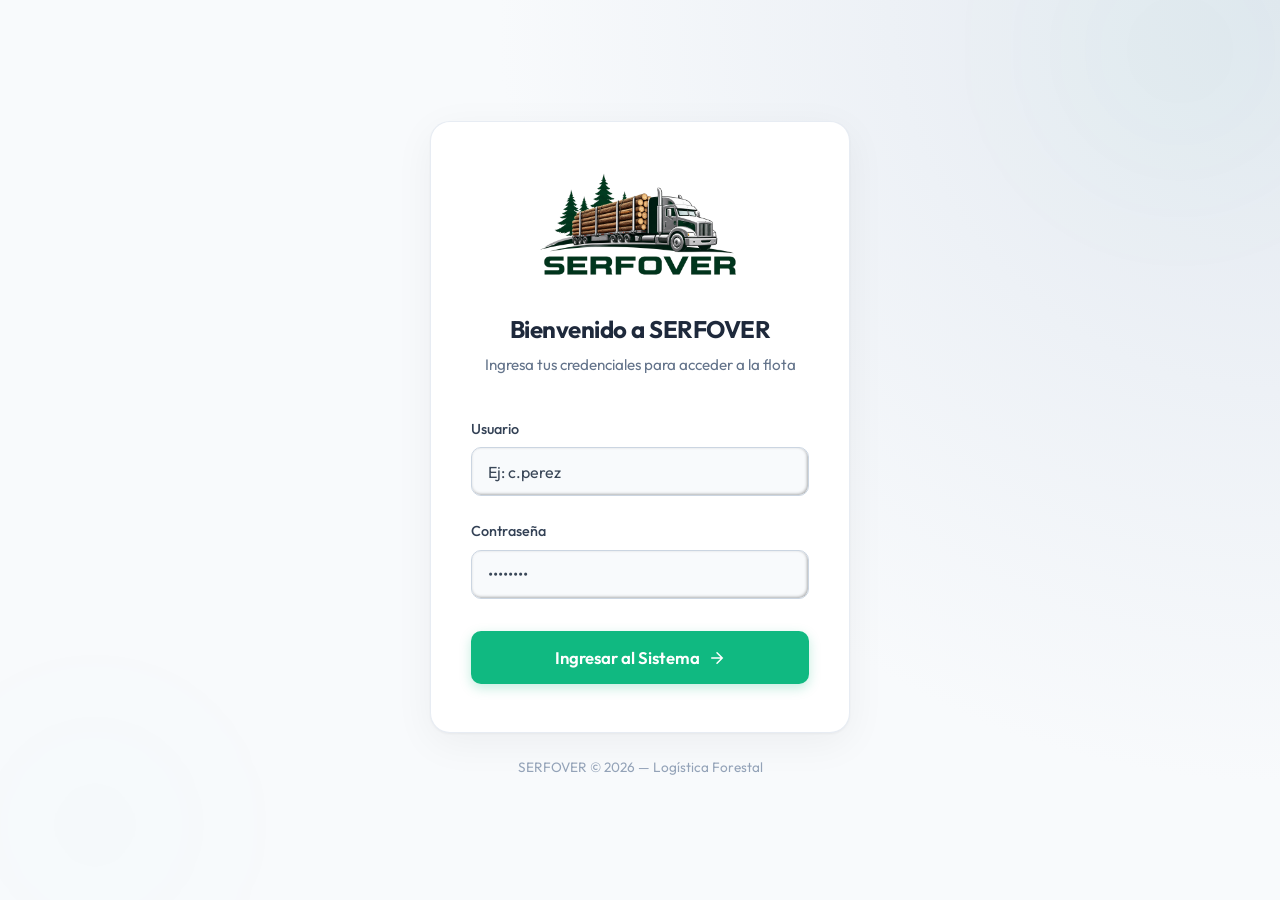
==== commit 2cd4c7a7: "Add files via upload" ====
--- a/index.html
+++ b/index.html
@@ -3,55 +3,42 @@
 <head>
     <meta charset="UTF-8">
     <meta name="viewport" content="width=device-width, initial-scale=1.0">
-    <title>SERFOVER — Logística Forestal</title>
-    <meta name="description" content="Plataforma de gestión de logística forestal para SERFOVER. Controla tu flota, reportes, combustible y mantenciones.">
-    <link rel="preconnect" href="https://fonts.googleapis.com">
-    <link rel="preconnect" href="https://fonts.gstatic.com" crossorigin>
+    <title>Login — SERFOVER</title>
     <link href="https://fonts.googleapis.com/css2?family=Outfit:wght@300;400;500;600;700&display=swap" rel="stylesheet">
     <link rel="stylesheet" href="style.css">
 </head>
-<body class="login-body">
-
-    <!-- Animated Background Orbs -->
-    <div class="login-orb login-orb--1"></div>
-    <div class="login-orb login-orb--2"></div>
-    <div class="login-orb login-orb--3"></div>
-
-    <div class="login-container">
-        <div class="login-card">
-            <div class="login-header">
-                <div class="login-logo-wrapper">
-                    <img src="serfover_logo.png" alt="SERFOVER Logo">
-                </div>
-                <h1>Logística Forestal</h1>
-                <p class="login-subtitle">Gestiona tu flota, rutas y mantenciones</p>
+<body class="login-light-body">
+    
+    <div class="login-light-container">
+        <div class="login-light-card">
+            <div class="login-light-header">
+                <img src="serfover_logo.png" alt="SERFOVER Logo" class="login-light-logo">
+                <h1>Bienvenido a SERFOVER</h1>
+                <p>Ingresa tus credenciales para acceder a la flota</p>
             </div>
             
-            <form id="loginForm" class="login-form">
-                <div class="form-group">
+            <form id="loginForm" class="login-light-form">
+                <div class="input-group">
                     <label for="username">Usuario</label>
-                    <input type="text" id="username" name="username" placeholder="Ingresa tu usuario" required autocomplete="username">
+                    <input type="text" id="username" name="username" placeholder="Ej: c.perez" required autocomplete="username">
                 </div>
                 
-                <div class="form-group">
+                <div class="input-group">
                     <label for="password">Contraseña</label>
-                    <input type="password" id="password" name="password" placeholder="Ingresa tu contraseña" required autocomplete="current-password">
+                    <input type="password" id="password" name="password" placeholder="••••••••" required autocomplete="current-password">
                 </div>
 
-                <div id="loginError" class="error-message" style="display: none;">
+                <div id="loginError" class="login-error-msg" style="display: none;">
                     Usuario o contraseña incorrectos.
                 </div>
                 
-                <button type="submit" class="btn btn-primary btn-block">
-                    <span>Iniciar Sesión</span>
-                    <svg width="20" height="20" viewBox="0 0 24 24" fill="none" stroke="currentColor" stroke-width="2" stroke-linecap="round" stroke-linejoin="round"><path d="M5 12h14M12 5l7 7-7 7"/></svg>
+                <button type="submit" class="btn-login-light">
+                    Ingresar al Sistema
+                    <svg width="18" height="18" viewBox="0 0 24 24" fill="none" stroke="currentColor" stroke-width="2" stroke-linecap="round"><path d="M5 12h14M12 5l7 7-7 7"/></svg>
                 </button>
             </form>
-
-            <div class="login-footer">
-                <p>SERFOVER &copy; 2026 — Todos los derechos reservados</p>
-            </div>
         </div>
+        <p class="login-light-footer">SERFOVER &copy; 2026 — Logística Forestal</p>
     </div>
 
     <script src="app.js"></script>
--- a/style.css
+++ b/style.css
@@ -2344,4 +2344,150 @@
     box-shadow:
         0 0 0 3px rgba(0,255,136,0.08),
         0 0 15px rgba(0,255,136,0.06);
+}
+
+/* ===================================================
+   LOGIN PAGE (LIGHT CORPORATIVE UX)
+   =================================================== */
+.login-light-body {
+    background-color: #F8FAFC;
+    background-image: radial-gradient(circle at top right, #E2E8F0, #F8FAFC 50%);
+    font-family: 'Outfit', sans-serif;
+    display: flex;
+    align-items: center;
+    justify-content: center;
+    min-height: 100vh;
+    margin: 0;
+    padding: 1.5rem;
+}
+
+.login-light-container {
+    width: 100%;
+    max-width: 420px;
+    animation: fadeInSlide 0.6s ease-out forwards;
+}
+
+.login-light-card {
+    background: #FFFFFF;
+    border-radius: 20px;
+    padding: 3rem 2.5rem;
+    box-shadow: 0 10px 40px rgba(0, 0, 0, 0.05), 0 1px 3px rgba(0, 0, 0, 0.05);
+    border: 1px solid rgba(226, 232, 240, 0.8);
+}
+
+.login-light-header {
+    text-align: center;
+    margin-bottom: 2.5rem;
+}
+
+.login-light-logo {
+    max-width: 200px;
+    height: auto;
+    margin-bottom: 1.5rem;
+}
+
+.login-light-header h1 {
+    font-size: 1.5rem;
+    color: #1E293B;
+    font-weight: 700;
+    margin: 0 0 0.5rem 0;
+}
+
+.login-light-header p {
+    color: #64748B;
+    font-size: 0.95rem;
+    margin: 0;
+}
+
+.login-light-form {
+    display: flex;
+    flex-direction: column;
+    gap: 1.5rem;
+}
+
+.input-group {
+    display: flex;
+    flex-direction: column;
+    gap: 0.4rem;
+}
+
+.input-group label {
+    font-size: 0.9rem;
+    font-weight: 500;
+    color: #334155;
+}
+
+.input-group input {
+    padding: 0.85rem 1rem;
+    border: 1px solid #CBD5E1;
+    border-radius: 10px;
+    font-size: 1rem;
+    color: #0F172A;
+    background: #F8FAFC;
+    transition: all 0.2s ease;
+    font-family: 'Outfit', sans-serif;
+}
+
+.input-group input:focus {
+    outline: none;
+    border-color: #10B981; /* Brand Primary (Verde) */
+    background: #FFFFFF;
+    box-shadow: 0 0 0 3px rgba(16, 185, 129, 0.15);
+}
+
+.btn-login-light {
+    background: #10B981;
+    color: #FFFFFF;
+    border: none;
+    padding: 1rem;
+    border-radius: 10px;
+    font-size: 1.05rem;
+    font-weight: 600;
+    font-family: 'Outfit', sans-serif;
+    cursor: pointer;
+    display: flex;
+    justify-content: center;
+    align-items: center;
+    gap: 0.5rem;
+    transition: all 0.3s ease;
+    margin-top: 0.5rem;
+    box-shadow: 0 4px 12px rgba(16, 185, 129, 0.25);
+}
+
+.btn-login-light:hover {
+    background: #059669;
+    transform: translateY(-2px);
+    box-shadow: 0 6px 16px rgba(16, 185, 129, 0.35);
+}
+
+.btn-login-light:active {
+    transform: translateY(0);
+}
+
+.login-error-msg {
+    background: #FEF2F2;
+    color: #EF4444;
+    padding: 0.75rem;
+    border-radius: 8px;
+    font-size: 0.9rem;
+    text-align: center;
+    border: 1px solid #FECACA;
+}
+
+.login-light-footer {
+    text-align: center;
+    color: #94A3B8;
+    font-size: 0.85rem;
+    margin-top: 1.5rem;
+}
+
+@keyframes fadeInSlide {
+    from { opacity: 0; transform: translateY(20px); }
+    to { opacity: 1; transform: translateY(0); }
+}
+
+@media (max-width: 480px) {
+    .login-light-card {
+        padding: 2.5rem 1.5rem;
+    }
 }
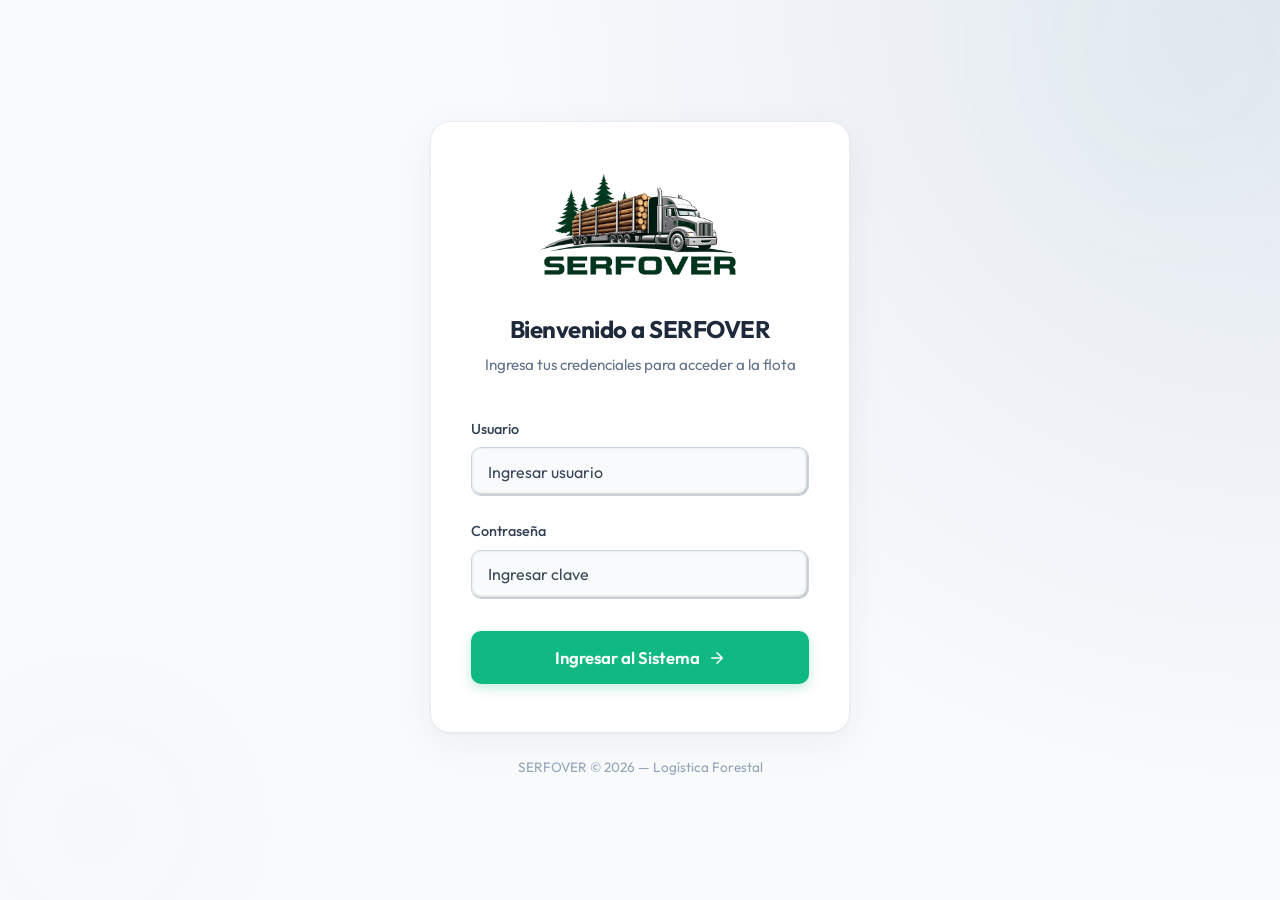
==== commit 6910572b: "Add files via upload" ====
--- a/index.html
+++ b/index.html
@@ -1,46 +1,116 @@
-<!DOCTYPE html>
-<html lang="es">
-<head>
-    <meta charset="UTF-8">
-    <meta name="viewport" content="width=device-width, initial-scale=1.0">
-    <title>Login — SERFOVER</title>
-    <link href="https://fonts.googleapis.com/css2?family=Outfit:wght@300;400;500;600;700&display=swap" rel="stylesheet">
-    <link rel="stylesheet" href="style.css">
-</head>
-<body class="login-light-body">
-    
-    <div class="login-light-container">
-        <div class="login-light-card">
-            <div class="login-light-header">
-                <img src="serfover_logo.png" alt="SERFOVER Logo" class="login-light-logo">
-                <h1>Bienvenido a SERFOVER</h1>
-                <p>Ingresa tus credenciales para acceder a la flota</p>
-            </div>
-            
-            <form id="loginForm" class="login-light-form">
-                <div class="input-group">
-                    <label for="username">Usuario</label>
-                    <input type="text" id="username" name="username" placeholder="Ej: c.perez" required autocomplete="username">
-                </div>
-                
-                <div class="input-group">
-                    <label for="password">Contraseña</label>
-                    <input type="password" id="password" name="password" placeholder="••••••••" required autocomplete="current-password">
-                </div>
-
-                <div id="loginError" class="login-error-msg" style="display: none;">
-                    Usuario o contraseña incorrectos.
-                </div>
-                
-                <button type="submit" class="btn-login-light">
-                    Ingresar al Sistema
-                    <svg width="18" height="18" viewBox="0 0 24 24" fill="none" stroke="currentColor" stroke-width="2" stroke-linecap="round"><path d="M5 12h14M12 5l7 7-7 7"/></svg>
-                </button>
-            </form>
-        </div>
-        <p class="login-light-footer">SERFOVER &copy; 2026 — Logística Forestal</p>
-    </div>
-
-    <script src="app.js"></script>
-</body>
-</html>
+<!DOCTYPE html>
+<html lang="es">
+<head>
+    <meta charset="UTF-8">
+    <meta name="viewport" content="width=device-width, initial-scale=1.0">
+    <title>Login — SERFOVER</title>
+    <link href="https://fonts.googleapis.com/css2?family=Outfit:wght@300;400;500;600;700&display=swap" rel="stylesheet">
+    <link rel="stylesheet" href="style.css">
+    <link rel="manifest" href="manifest.json">
+    <meta name="theme-color" content="#2563eb">
+    <link rel="apple-touch-icon" href="serfover_logo.png">
+</head>
+<body class="login-light-body">
+    
+    <div class="login-light-container">
+        <div class="login-light-card">
+            <div class="login-light-header">
+                <img src="serfover_logo.png" alt="SERFOVER Logo" class="login-light-logo">
+                <h1>Bienvenido a SERFOVER</h1>
+                <p>Ingresa tus credenciales para acceder a la flota</p>
+            </div>
+            
+            <form id="loginForm" class="login-light-form">
+                <div class="input-group">
+                    <label for="username">Usuario</label>
+                    <input type="text" id="username" name="username" placeholder="Ingresar usuario" required autocomplete="username">
+                </div>
+                
+                <div class="input-group">
+                    <label for="password">Contraseña</label>
+                    <input type="password" id="password" name="password" placeholder="Ingresar clave" required autocomplete="current-password">
+                </div>
+
+                <div id="loginError" class="login-error-msg" style="display: none;">
+                    Usuario o contraseña incorrectos.
+                </div>
+                
+                <button type="submit" class="btn-login-light">
+                    Ingresar al Sistema
+                    <svg width="18" height="18" viewBox="0 0 24 24" fill="none" stroke="currentColor" stroke-width="2" stroke-linecap="round"><path d="M5 12h14M12 5l7 7-7 7"/></svg>
+                </button>
+            </form>
+        </div>
+        <!-- Botón de instalación PWA -->
+        <div id="pwaInstallWrapper" style="display:none; margin-top: 1rem; text-align: center;">
+            <button id="pwaInstallBtn" onclick="installPWA()" style="
+                display: inline-flex;
+                align-items: center;
+                gap: 0.6rem;
+                background: linear-gradient(135deg, rgba(37,99,235,0.12), rgba(16,185,129,0.12));
+                border: 1px solid rgba(37,99,235,0.4);
+                color: #2563eb;
+                padding: 0.65rem 1.4rem;
+                border-radius: 50px;
+                font-size: 0.9rem;
+                font-weight: 600;
+                cursor: pointer;
+                font-family: 'Outfit', sans-serif;
+                transition: all 0.25s ease;
+                backdrop-filter: blur(10px);
+            "
+            onmouseover="this.style.background='linear-gradient(135deg, rgba(37,99,235,0.2), rgba(16,185,129,0.2))'; this.style.transform='translateY(-1px)';"
+            onmouseout="this.style.background='linear-gradient(135deg, rgba(37,99,235,0.12), rgba(16,185,129,0.12))'; this.style.transform='translateY(0)';">
+                <svg width="18" height="18" viewBox="0 0 24 24" fill="none" stroke="currentColor" stroke-width="2" stroke-linecap="round" stroke-linejoin="round">
+                    <path d="M12 2v13M7 9l5 5 5-5"/>
+                    <path d="M3 17v2a2 2 0 0 0 2 2h14a2 2 0 0 0 2-2v-2"/>
+                </svg>
+                Instalar App en tu celular
+            </button>
+            <p style="font-size: 0.75rem; color: #6b7280; margin-top: 0.4rem;">Agrégala a tu pantalla de inicio para acceso rápido</p>
+        </div>
+        <p class="login-light-footer">SERFOVER &copy; 2026 — Logística Forestal</p>
+    </div>
+
+    <script src="app.js"></script>
+    <script>
+        // Registrar Service Worker
+        if ('serviceWorker' in navigator) {
+            window.addEventListener('load', () => {
+                navigator.serviceWorker.register('sw.js').then(registration => {
+                    console.log('SW registered: ', registration.scope);
+                }).catch(err => {
+                    console.log('SW registration failed: ', err);
+                });
+            });
+        }
+
+        // Lógica de instalación PWA
+        let deferredPrompt = null;
+
+        window.addEventListener('beforeinstallprompt', (e) => {
+            // El navegador quiere mostrarte el banner, lo capturamos
+            e.preventDefault();
+            deferredPrompt = e;
+            // Mostrar nuestro botón personalizado
+            document.getElementById('pwaInstallWrapper').style.display = 'block';
+        });
+
+        window.installPWA = async function() {
+            if (!deferredPrompt) return;
+            deferredPrompt.prompt();
+            const { outcome } = await deferredPrompt.userChoice;
+            if (outcome === 'accepted') {
+                document.getElementById('pwaInstallWrapper').style.display = 'none';
+            }
+            deferredPrompt = null;
+        };
+
+        // Si ya está instalada como PWA, ocultar el botón
+        window.addEventListener('appinstalled', () => {
+            document.getElementById('pwaInstallWrapper').style.display = 'none';
+            deferredPrompt = null;
+        });
+    </script>
+</body>
+</html>
--- a/style.css
+++ b/style.css
@@ -183,6 +183,7 @@
     filter: blur(80px);
     opacity: 0.35;
 }
+
 body::before {
     width: 400px;
     height: 400px;
@@ -191,6 +192,7 @@
     right: -100px;
     animation: floatOrb1 20s ease-in-out infinite alternate;
 }
+
 body::after {
     width: 350px;
     height: 350px;
@@ -201,17 +203,39 @@
 }
 
 @keyframes floatOrb1 {
-    0% { transform: translate(0, 0) scale(1); }
-    50% { transform: translate(-60px, 80px) scale(1.15); }
-    100% { transform: translate(40px, -40px) scale(0.95); }
-}
+    0% {
+        transform: translate(0, 0) scale(1);
+    }
+
+    50% {
+        transform: translate(-60px, 80px) scale(1.15);
+    }
+
+    100% {
+        transform: translate(40px, -40px) scale(0.95);
+    }
+}
+
 @keyframes floatOrb2 {
-    0% { transform: translate(0, 0) scale(1); }
-    50% { transform: translate(50px, -60px) scale(1.1); }
-    100% { transform: translate(-30px, 50px) scale(0.9); }
-}
-
-h1, h2, h3, h4, h5, h6 {
+    0% {
+        transform: translate(0, 0) scale(1);
+    }
+
+    50% {
+        transform: translate(50px, -60px) scale(1.1);
+    }
+
+    100% {
+        transform: translate(-30px, 50px) scale(0.9);
+    }
+}
+
+h1,
+h2,
+h3,
+h4,
+h5,
+h6 {
     color: var(--text-primary);
     font-weight: 700;
     letter-spacing: -0.02em;
@@ -281,6 +305,7 @@
     text-shadow: none;
     font-weight: 700;
 }
+
 .btn-primary:hover {
     transform: translateY(-2px);
     box-shadow:
@@ -288,6 +313,7 @@
         0 0 30px rgba(var(--neon-green-rgb), 0.35),
         0 0 60px rgba(var(--neon-green-rgb), 0.1);
 }
+
 .btn-primary:active {
     transform: translateY(1px) scale(0.98);
     box-shadow: var(--clay-shadow-btn-active);
@@ -301,12 +327,14 @@
     backdrop-filter: var(--glass-blur);
     -webkit-backdrop-filter: var(--glass-blur);
 }
+
 .btn-secondary:hover {
     transform: translateY(-3px);
     box-shadow: var(--clay-shadow-hover);
     border-color: rgba(var(--brand-primary-rgb), 0.3);
     background: var(--glass-bg-strong);
 }
+
 .btn-secondary:active {
     transform: translateY(1px) scale(0.98);
     box-shadow: var(--clay-shadow-btn-active);
@@ -330,6 +358,7 @@
     backdrop-filter: blur(10px);
     -webkit-backdrop-filter: blur(10px);
 }
+
 .btn-icon:hover {
     background: rgba(var(--brand-primary-rgb), 0.1);
     color: var(--brand-primary);
@@ -360,7 +389,9 @@
     margin-bottom: 0.5rem;
 }
 
-input, select, textarea {
+input,
+select,
+textarea {
     width: 100%;
     padding: 0.95rem 1.2rem;
     background: var(--glass-bg-input);
@@ -373,10 +404,13 @@
     backdrop-filter: blur(8px);
     -webkit-backdrop-filter: blur(8px);
     box-shadow: var(--clay-shadow-inset);
-    min-height: 48px; /* Touch-friendly */
-}
-
-input:focus, select:focus, textarea:focus {
+    min-height: 48px;
+    /* Touch-friendly */
+}
+
+input:focus,
+select:focus,
+textarea:focus {
     outline: none;
     border-color: var(--glass-border-focus);
     background: var(--glass-bg-input-focus);
@@ -386,7 +420,8 @@
         0 0 20px rgba(var(--brand-primary-rgb), 0.08);
 }
 
-input::placeholder, textarea::placeholder {
+input::placeholder,
+textarea::placeholder {
     color: var(--text-muted);
 }
 
@@ -417,7 +452,7 @@
     gap: 1.5rem;
 }
 
-.form-grid > .form-group[style*="grid-column: 1 / -1"] {
+.form-grid>.form-group[style*="grid-column: 1 / -1"] {
     grid-column: 1 / -1;
 }
 
@@ -432,15 +467,18 @@
     backdrop-filter: blur(8px);
     -webkit-backdrop-filter: blur(8px);
 }
+
 .file-upload:hover {
     border-color: var(--brand-primary);
     background: rgba(var(--brand-primary-rgb), 0.05);
     box-shadow: 0 0 20px rgba(var(--brand-primary-rgb), 0.08);
 }
+
 .file-upload svg {
     color: var(--brand-primary);
     margin-bottom: 0.75rem;
 }
+
 .file-upload p {
     color: var(--text-secondary);
     font-size: 0.9rem;
@@ -455,6 +493,7 @@
     border: 1px solid var(--glass-border);
     box-shadow: var(--clay-shadow);
 }
+
 .image-preview-container img {
     width: 100%;
     height: auto;
@@ -482,6 +521,7 @@
     pointer-events: none;
     z-index: 0;
 }
+
 .login-orb--1 {
     width: 350px;
     height: 350px;
@@ -490,6 +530,7 @@
     left: -60px;
     animation: orbFloat1 15s ease-in-out infinite alternate;
 }
+
 .login-orb--2 {
     width: 300px;
     height: 300px;
@@ -498,6 +539,7 @@
     right: -40px;
     animation: orbFloat2 18s ease-in-out infinite alternate;
 }
+
 .login-orb--3 {
     width: 200px;
     height: 200px;
@@ -508,16 +550,33 @@
 }
 
 @keyframes orbFloat1 {
-    0% { transform: translate(0, 0) scale(1); }
-    100% { transform: translate(60px, 80px) scale(1.2); }
-}
+    0% {
+        transform: translate(0, 0) scale(1);
+    }
+
+    100% {
+        transform: translate(60px, 80px) scale(1.2);
+    }
+}
+
 @keyframes orbFloat2 {
-    0% { transform: translate(0, 0) scale(1); }
-    100% { transform: translate(-50px, -70px) scale(1.15); }
-}
+    0% {
+        transform: translate(0, 0) scale(1);
+    }
+
+    100% {
+        transform: translate(-50px, -70px) scale(1.15);
+    }
+}
+
 @keyframes orbFloat3 {
-    0% { transform: translate(0, 0) scale(1); }
-    100% { transform: translate(-40px, 40px) scale(0.85); }
+    0% {
+        transform: translate(0, 0) scale(1);
+    }
+
+    100% {
+        transform: translate(-40px, 40px) scale(0.85);
+    }
 }
 
 .login-container {
@@ -534,6 +593,7 @@
         opacity: 0;
         transform: translateY(40px) scale(0.95);
     }
+
     to {
         opacity: 1;
         transform: translateY(0) scale(1);
@@ -583,6 +643,7 @@
     margin-bottom: 1rem;
     position: relative;
 }
+
 .login-logo-wrapper::after {
     content: '';
     position: absolute;
@@ -591,6 +652,7 @@
     box-shadow: inset 0 0 30px rgba(var(--brand-primary-rgb), 0.08);
     pointer-events: none;
 }
+
 .login-logo-wrapper img {
     display: block;
     max-width: 280px;
@@ -689,6 +751,7 @@
     position: relative;
     border: 1px solid transparent;
 }
+
 .nav-item:hover {
     background: var(--glass-bg);
     color: var(--text-primary);
@@ -696,6 +759,7 @@
     box-shadow: var(--clay-shadow);
     transform: translateX(3px);
 }
+
 .nav-item.active {
     background: rgba(var(--brand-primary-rgb), 0.1);
     color: var(--brand-primary);
@@ -705,6 +769,7 @@
         inset 3px 0 0 var(--brand-primary);
     font-weight: 600;
 }
+
 .nav-item.active svg {
     filter: drop-shadow(0 0 6px rgba(var(--brand-primary-rgb), 0.4));
 }
@@ -804,6 +869,7 @@
     box-shadow: var(--clay-shadow);
     transition: all var(--transition-smooth);
 }
+
 .card:hover {
     box-shadow: var(--clay-shadow-hover);
 }
@@ -843,6 +909,7 @@
     text-align: center;
     font-family: var(--font-family);
 }
+
 .action-card:hover {
     transform: translateY(-5px) scale(1.02);
     box-shadow:
@@ -850,10 +917,12 @@
         0 0 30px rgba(var(--brand-primary-rgb), 0.08);
     border-color: rgba(var(--brand-primary-rgb), 0.2);
 }
+
 .action-card:active {
     transform: translateY(1px) scale(0.98);
     box-shadow: var(--clay-shadow-btn-active);
 }
+
 .action-card .action-icon {
     width: 48px;
     height: 48px;
@@ -888,6 +957,7 @@
     box-shadow: var(--clay-shadow);
     transition: all var(--transition-bounce);
 }
+
 .stat-card:hover {
     transform: translateY(-4px);
     box-shadow: var(--clay-shadow-hover);
@@ -911,6 +981,7 @@
     margin-bottom: 0.15rem;
     line-height: 1.3;
 }
+
 .stat-info p {
     color: var(--text-secondary);
     font-size: 0.85rem;
@@ -929,6 +1000,7 @@
     overflow-x: auto;
     scrollbar-width: none;
 }
+
 .tabs::-webkit-scrollbar {
     display: none;
 }
@@ -946,9 +1018,11 @@
     white-space: nowrap;
     font-family: var(--font-family);
 }
+
 .tab-btn:hover {
     color: var(--text-primary);
 }
+
 .tab-btn.active {
     color: var(--brand-primary);
     border-bottom-color: var(--brand-primary);
@@ -958,14 +1032,22 @@
 .tab-content {
     display: none;
 }
+
 .tab-content.active {
     display: block;
     animation: fadeScale 0.35s cubic-bezier(0.4, 0, 0.2, 1);
 }
 
 @keyframes fadeScale {
-    from { opacity: 0; transform: translateY(12px) scale(0.98); }
-    to { opacity: 1; transform: translateY(0) scale(1); }
+    from {
+        opacity: 0;
+        transform: translateY(12px) scale(0.98);
+    }
+
+    to {
+        opacity: 1;
+        transform: translateY(0) scale(1);
+    }
 }
 
 /* ===================================================
@@ -982,7 +1064,8 @@
     border-spacing: 0;
 }
 
-th, td {
+th,
+td {
     padding: 1.1rem 1rem;
     text-align: left;
     border-bottom: 1px solid var(--glass-border-light);
@@ -998,8 +1081,14 @@
     backdrop-filter: blur(8px);
     -webkit-backdrop-filter: blur(8px);
 }
-th:first-child { border-top-left-radius: var(--radius-md); }
-th:last-child { border-top-right-radius: var(--radius-md); }
+
+th:first-child {
+    border-top-left-radius: var(--radius-md);
+}
+
+th:last-child {
+    border-top-right-radius: var(--radius-md);
+}
 
 td {
     font-size: 0.92rem;
@@ -1008,6 +1097,7 @@
 tbody tr {
     transition: all var(--transition-fast);
 }
+
 tbody tr:hover {
     background: var(--bg-hover);
 }
@@ -1036,6 +1126,7 @@
     box-shadow: var(--clay-shadow-btn);
     font-family: var(--font-family);
 }
+
 .view-btn:hover {
     background: var(--brand-primary);
     color: white;
@@ -1044,6 +1135,7 @@
         var(--clay-shadow-btn),
         0 0 15px rgba(var(--brand-primary-rgb), 0.3);
 }
+
 .view-btn:active {
     transform: translateY(1px) scale(0.97);
 }
@@ -1063,14 +1155,20 @@
     justify-content: center;
     padding: 1.5rem;
 }
+
 .modal.active {
     display: flex;
     animation: modalFadeIn 0.3s cubic-bezier(0.4, 0, 0.2, 1);
 }
 
 @keyframes modalFadeIn {
-    from { opacity: 0; }
-    to { opacity: 1; }
+    from {
+        opacity: 0;
+    }
+
+    to {
+        opacity: 1;
+    }
 }
 
 .modal-content {
@@ -1091,8 +1189,15 @@
 }
 
 @keyframes modalContentUp {
-    from { opacity: 0; transform: translateY(30px) scale(0.95); }
-    to { opacity: 1; transform: translateY(0) scale(1); }
+    from {
+        opacity: 0;
+        transform: translateY(30px) scale(0.95);
+    }
+
+    to {
+        opacity: 1;
+        transform: translateY(0) scale(1);
+    }
 }
 
 .modal-header {
@@ -1108,6 +1213,7 @@
     border-top-left-radius: var(--clay-radius-lg);
     border-top-right-radius: var(--clay-radius-lg);
 }
+
 .modal-header h3 {
     font-size: 1.2rem;
 }
@@ -1127,6 +1233,7 @@
     transition: all var(--transition-fast);
     box-shadow: var(--clay-shadow-btn);
 }
+
 .close-btn:hover {
     background: rgba(var(--accent-danger-rgb), 0.1);
     color: var(--accent-danger);
@@ -1136,6 +1243,7 @@
 .modal-body {
     padding: 2rem;
 }
+
 .modal-body img {
     width: 100%;
     border-radius: var(--clay-radius);
@@ -1157,6 +1265,7 @@
     box-shadow: var(--clay-shadow);
     transition: all var(--transition-fast);
 }
+
 .ranking-card:hover {
     box-shadow: var(--clay-shadow-hover);
     transform: translateY(-2px);
@@ -1216,14 +1325,17 @@
    MOBILE RESPONSIVE (max-width: 768px)
    =================================================== */
 @media (max-width: 768px) {
+
     /* ─── Login ─── */
     .login-body {
         padding: 1rem;
     }
+
     .login-card {
         padding: 2.5rem 1.5rem;
         border-radius: var(--clay-radius-lg);
     }
+
     .login-logo-wrapper img {
         max-width: 220px;
     }
@@ -1238,9 +1350,11 @@
         height: 62px;
         padding: 0 1.25rem;
     }
+
     .page-title {
         font-size: 1.15rem;
     }
+
     .mobile-logout {
         display: flex;
     }
@@ -1264,7 +1378,7 @@
         left: 0;
         box-shadow: 4px 0 24px rgba(0, 0, 0, 0.5);
     }
-    
+
     /* Overlay background when menu is open */
     .sidebar-overlay {
         display: none;
@@ -1279,6 +1393,7 @@
         opacity: 0;
         transition: opacity 0.3s ease;
     }
+
     .sidebar-overlay.active {
         display: block;
         opacity: 1;
@@ -1294,6 +1409,7 @@
         cursor: pointer;
         padding: 0.5rem;
     }
+
     .nav-item:hover {
         transform: none !important;
         box-shadow: none !important;
@@ -1325,13 +1441,16 @@
         text-align: center;
         gap: 0.75rem;
     }
+
     .stat-icon {
         width: 44px;
         height: 44px;
     }
+
     .stat-info h3 {
         font-size: 1.25rem;
     }
+
     .stat-info p {
         font-size: 0.78rem;
     }
@@ -1341,11 +1460,13 @@
         grid-template-columns: 1fr 1fr !important;
         gap: 0.85rem !important;
     }
+
     .action-card {
         min-height: 95px;
         padding: 1.1rem 0.75rem;
         font-size: 0.82rem;
     }
+
     .action-card .action-icon {
         width: 40px;
         height: 40px;
@@ -1356,6 +1477,7 @@
         align-items: flex-end;
         padding: 0;
     }
+
     .modal-content {
         max-height: 92vh;
         border-bottom-left-radius: 0;
@@ -1364,18 +1486,33 @@
         border-top-right-radius: var(--clay-radius-lg);
         animation: modalSlideUp 0.4s cubic-bezier(0.34, 1.56, 0.64, 1);
     }
+
     @keyframes modalSlideUp {
-        from { opacity: 0; transform: translateY(100%); }
-        to { opacity: 1; transform: translateY(0); }
-    }
+        from {
+            opacity: 0;
+            transform: translateY(100%);
+        }
+
+        to {
+            opacity: 1;
+            transform: translateY(0);
+        }
+    }
+
     .modal-header {
         border-top-left-radius: var(--clay-radius-lg);
         border-top-right-radius: var(--clay-radius-lg);
     }
 
     /* ─── Tables → Cards ─── */
-    table { border: 0; }
-    table thead { display: none; }
+    table {
+        border: 0;
+    }
+
+    table thead {
+        display: none;
+    }
+
     table tr {
         display: flex;
         flex-direction: column;
@@ -1388,6 +1525,7 @@
         padding: 0.5rem;
         box-shadow: var(--clay-shadow);
     }
+
     table td {
         display: flex;
         justify-content: space-between;
@@ -1396,9 +1534,11 @@
         padding: 0.7rem 0.75rem;
         text-align: right;
     }
+
     table td:last-child {
         border-bottom: 0;
     }
+
     table td::before {
         content: attr(data-label);
         font-weight: 600;
@@ -1423,22 +1563,28 @@
     .login-card {
         padding: 2rem 1.25rem;
     }
+
     .login-logo-wrapper img {
         max-width: 180px;
     }
+
     .login-header h1 {
         font-size: 1.3rem;
     }
+
     .stats-grid {
         grid-template-columns: 1fr;
     }
+
     .actions-grid {
         grid-template-columns: 1fr !important;
     }
+
     .nav-item {
         font-size: 0.6rem;
         min-width: 48px;
     }
+
     .nav-item svg {
         width: 20px;
         height: 20px;
@@ -1459,9 +1605,11 @@
         overflow: hidden;
         transition: width 0.3s cubic-bezier(0.4, 0, 0.2, 1);
     }
+
     .sidebar:hover {
         width: 270px;
     }
+
     .sidebar-header h3,
     .sidebar-footer .user-details,
     .sidebar-footer .btn,
@@ -1469,28 +1617,34 @@
     .sidebar-nav .nav-item {
         transition: opacity 0.2s ease;
     }
+
     .sidebar-header h3,
     .sidebar-footer .user-details {
         opacity: 0;
         white-space: nowrap;
         overflow: hidden;
     }
+
     .sidebar:hover .sidebar-header h3,
     .sidebar:hover .sidebar-footer .user-details {
         opacity: 1;
     }
+
     .nav-item {
         justify-content: center;
         padding: 0.85rem;
         overflow: hidden;
     }
+
     .nav-item svg {
         flex-shrink: 0;
     }
+
     .sidebar:hover .nav-item {
         justify-content: flex-start;
         padding: 0.85rem 1.1rem;
     }
+
     .mobile-menu-btn {
         display: none !important;
     }
@@ -1503,14 +1657,17 @@
     color: var(--brand-secondary);
     background: rgba(var(--brand-secondary-rgb), 0.1);
 }
+
 .stat-icon--red {
     color: var(--accent-danger);
     background: rgba(var(--accent-danger-rgb), 0.1);
 }
+
 .stat-icon--amber {
     color: var(--accent-warning);
     background: rgba(var(--accent-warning-rgb), 0.1);
 }
+
 .stat-icon--green {
     color: var(--brand-primary);
     background: rgba(var(--brand-primary-rgb), 0.1);
@@ -1519,9 +1676,16 @@
 /* Section title consistency */
 .section-title {
     margin-bottom: 1rem;
-    color: var(--text-primary);
-    font-size: 1.05rem;
-    font-weight: 600;
+    color: #ffffff;
+    font-size: 1.25rem;
+    font-weight: 700;
+    letter-spacing: -0.01em;
+    text-shadow: 0 0 12px rgba(0, 255, 136, 0.15);
+    padding-bottom: 0.4rem;
+    border-bottom: 2px solid rgba(0, 255, 136, 0.25);
+    display: flex;
+    align-items: center;
+    gap: 0.4rem;
 }
 
 /* Ranking card inner (replaces inline styles) */
@@ -1548,9 +1712,11 @@
     display: flex;
     align-items: center;
 }
+
 .password-wrapper input {
     padding-right: 3rem;
 }
+
 .password-toggle-btn {
     position: absolute;
     right: 0.75rem;
@@ -1566,6 +1732,7 @@
     transition: color var(--transition-fast);
     line-height: 0;
 }
+
 .password-toggle-btn:hover {
     color: var(--brand-primary);
 }
@@ -1578,9 +1745,11 @@
     opacity: 0.8;
     position: relative;
 }
+
 .btn.btn--loading span {
     visibility: hidden;
 }
+
 .btn.btn--loading::after {
     content: '';
     position: absolute;
@@ -1591,8 +1760,11 @@
     border-radius: 50%;
     animation: btn-spin 0.7s linear infinite;
 }
+
 @keyframes btn-spin {
-    to { transform: rotate(360deg); }
+    to {
+        transform: rotate(360deg);
+    }
 }
 
 /* ===================================================
@@ -1603,6 +1775,7 @@
     align-items: center;
     gap: 0.5rem;
 }
+
 .pwd-reveal-btn {
     background: none;
     border: none;
@@ -1615,6 +1788,7 @@
     transition: color var(--transition-fast);
     line-height: 0;
 }
+
 .pwd-reveal-btn:hover {
     color: var(--brand-primary);
 }
@@ -1626,13 +1800,16 @@
     width: 6px;
     height: 6px;
 }
+
 ::-webkit-scrollbar-track {
     background: transparent;
 }
+
 ::-webkit-scrollbar-thumb {
     background: rgba(var(--brand-primary-rgb), 0.2);
     border-radius: 10px;
 }
+
 ::-webkit-scrollbar-thumb:hover {
     background: rgba(var(--brand-primary-rgb), 0.35);
 }
@@ -1649,13 +1826,19 @@
    PRINT STYLES
    =================================================== */
 @media print {
-    .sidebar, .top-header, .modal, #toastContainer {
+
+    .sidebar,
+    .top-header,
+    .modal,
+    #toastContainer {
         display: none !important;
     }
+
     body {
         background: white;
         color: black;
     }
+
     .card {
         box-shadow: none;
         border: 1px solid #ddd;
@@ -1667,36 +1850,51 @@
 /* ===================================================
    HUD UTILITY CLASSES
    =================================================== */
-.glow-green { text-shadow: 0 0 8px rgba(0,255,136,0.5); }
-.glow-cyan { text-shadow: 0 0 8px rgba(0,240,255,0.5); }
-.glow-amber { text-shadow: 0 0 8px rgba(255,107,44,0.5); }
-
-.hud-scanline { position: relative; }
+.glow-green {
+    text-shadow: 0 0 8px rgba(0, 255, 136, 0.5);
+}
+
+.glow-cyan {
+    text-shadow: 0 0 8px rgba(0, 240, 255, 0.5);
+}
+
+.glow-amber {
+    text-shadow: 0 0 8px rgba(255, 107, 44, 0.5);
+}
+
+.hud-scanline {
+    position: relative;
+}
+
 .hud-scanline::after {
     content: '';
     position: absolute;
     inset: 0;
-    background: repeating-linear-gradient(0deg, transparent, transparent 2px, rgba(0,255,136,0.012) 2px, rgba(0,255,136,0.012) 4px);
+    background: repeating-linear-gradient(0deg, transparent, transparent 2px, rgba(0, 255, 136, 0.012) 2px, rgba(0, 255, 136, 0.012) 4px);
     pointer-events: none;
     border-radius: inherit;
     z-index: 1;
 }
 
 .card-hud {
-    border: 1px solid rgba(0,255,136,0.1) !important;
-    box-shadow: 0 0 1px rgba(0,255,136,0.2), inset 0 0 30px rgba(0,0,0,0.3) !important;
+    border: 1px solid rgba(0, 255, 136, 0.1) !important;
+    box-shadow: 0 0 1px rgba(0, 255, 136, 0.2), inset 0 0 30px rgba(0, 0, 0, 0.3) !important;
     position: relative;
 }
+
 .card-hud::before {
     content: '';
     position: absolute;
-    top: 0; left: 1rem; right: 1rem;
+    top: 0;
+    left: 1rem;
+    right: 1rem;
     height: 1px;
-    background: linear-gradient(90deg, transparent, rgba(0,255,136,0.4), transparent);
+    background: linear-gradient(90deg, transparent, rgba(0, 255, 136, 0.4), transparent);
     z-index: 2;
 }
 
-.stat-info h3, .mono-value {
+.stat-info h3,
+.mono-value {
     font-family: var(--font-mono);
     letter-spacing: 0.02em;
 }
@@ -1707,19 +1905,22 @@
 .bottom-nav {
     display: none;
     position: fixed;
-    bottom: 0; left: 0; right: 0;
+    bottom: 0;
+    left: 0;
+    right: 0;
     height: var(--bottom-nav-height);
     background: rgba(10, 13, 20, 0.94);
     backdrop-filter: blur(24px);
     -webkit-backdrop-filter: blur(24px);
-    border-top: 1px solid rgba(0,255,136,0.1);
-    box-shadow: 0 -4px 24px rgba(0,0,0,0.5);
+    border-top: 1px solid rgba(0, 255, 136, 0.1);
+    box-shadow: 0 -4px 24px rgba(0, 0, 0, 0.5);
     z-index: 900;
     justify-content: space-around;
     align-items: center;
     padding: 0 0.25rem;
     padding-bottom: env(safe-area-inset-bottom);
 }
+
 .bnav-item {
     display: flex;
     flex-direction: column;
@@ -1742,89 +1943,147 @@
     letter-spacing: 0.03em;
     text-transform: uppercase;
 }
+
 .bnav-item svg {
-    width: 22px; height: 22px;
+    width: 22px;
+    height: 22px;
     stroke: currentColor;
     fill: none;
     stroke-width: 1.8;
 }
-.bnav-item.active { color: var(--neon-green); }
+
+.bnav-item.active {
+    color: var(--neon-green);
+}
+
 .bnav-item.active::before {
     content: '';
     position: absolute;
-    top: 0; left: 20%; right: 20%;
+    top: 0;
+    left: 20%;
+    right: 20%;
     height: 2px;
     background: var(--neon-green);
-    box-shadow: 0 0 8px rgba(0,255,136,0.6);
+    box-shadow: 0 0 8px rgba(0, 255, 136, 0.6);
     border-radius: 0 0 2px 2px;
 }
+
 .bnav-item.active svg {
-    filter: drop-shadow(0 0 6px rgba(0,255,136,0.5));
+    filter: drop-shadow(0 0 6px rgba(0, 255, 136, 0.5));
     animation: navPulse 2.5s ease-in-out infinite;
 }
+
 .bnav-avatar {
-    width: 24px; height: 24px;
+    width: 24px;
+    height: 24px;
     border-radius: 8px;
     background: linear-gradient(145deg, var(--neon-cyan), #0080AA);
-    display: flex; align-items: center; justify-content: center;
-    font-weight: 700; font-size: 0.65rem; color: #0A0D14;
-}
+    display: flex;
+    align-items: center;
+    justify-content: center;
+    font-weight: 700;
+    font-size: 0.65rem;
+    color: #0A0D14;
+}
+
 @keyframes navPulse {
-    0%, 100% { opacity: 1; }
-    50% { opacity: 0.65; }
+
+    0%,
+    100% {
+        opacity: 1;
+    }
+
+    50% {
+        opacity: 0.65;
+    }
 }
 
 @media (max-width: 768px) {
-    .bottom-nav { display: flex; }
-    .app-container { padding-bottom: calc(var(--bottom-nav-height) + env(safe-area-inset-bottom, 0px)) !important; }
-    .mobile-menu-btn { display: none !important; }
-    .mobile-logout { display: none !important; }
-    #toastContainer { bottom: calc(var(--bottom-nav-height) + 12px) !important; right: 12px; left: 12px; }
-    .fab-chat { bottom: calc(var(--bottom-nav-height) + 16px) !important; }
-}
+    .bottom-nav {
+        display: flex;
+    }
+
+    .app-container {
+        padding-bottom: calc(var(--bottom-nav-height) + env(safe-area-inset-bottom, 0px)) !important;
+    }
+
+    .mobile-logout {
+        display: none !important;
+    }
+
+    #toastContainer {
+        bottom: calc(var(--bottom-nav-height) + 12px) !important;
+        right: 12px;
+        left: 12px;
+    }
+
+    .fab-chat {
+        bottom: calc(var(--bottom-nav-height) + 16px) !important;
+    }
+}
+
 @media (min-width: 769px) {
-    .bottom-nav { display: none !important; }
+    .bottom-nav {
+        display: none !important;
+    }
 }
 
 /* ===================================================
    STEPPER FORM — Paso a paso táctil
    =================================================== */
-.stepper { position: relative; }
+.stepper {
+    position: relative;
+}
+
 .stepper-progress {
     height: 3px;
-    background: rgba(0,255,136,0.08);
+    background: rgba(0, 255, 136, 0.08);
     border-radius: 3px;
     margin-bottom: 1.5rem;
     overflow: hidden;
 }
+
 .stepper-bar {
     height: 100%;
     background: var(--neon-green);
-    box-shadow: 0 0 10px rgba(0,255,136,0.5);
+    box-shadow: 0 0 10px rgba(0, 255, 136, 0.5);
     border-radius: 3px;
     transition: width 0.4s cubic-bezier(0.4, 0, 0.2, 1);
 }
-.stepper-step { display: none; }
+
+.stepper-step {
+    display: none;
+}
+
 .stepper-step.active {
     display: block;
     animation: fadeScale 0.3s ease;
 }
+
 .step-title {
-    font-size: 1rem; font-weight: 600;
+    font-size: 1rem;
+    font-weight: 600;
     margin-bottom: 1.25rem;
     color: var(--text-primary);
-    display: flex; align-items: center;
-}
+    display: flex;
+    align-items: center;
+}
+
 .step-num {
     font-family: var(--font-mono);
     color: var(--neon-cyan);
-    font-size: 0.75rem; font-weight: 600;
-    margin-right: 0.65rem; opacity: 0.7;
-}
+    font-size: 0.75rem;
+    font-weight: 600;
+    margin-right: 0.65rem;
+    opacity: 0.7;
+}
+
 .step-nav {
-    display: flex; gap: 0.75rem;
+    display: flex;
+    gap: 0.75rem;
     margin-top: 1.5rem;
 }
+
 .step-nav .btn {
     flex: 1;
     min-height: var(--touch-min);
@@ -1835,34 +2094,46 @@
    ALERT COCKPIT — Panel Mecánico Militar
    =================================================== */
 .alert-cockpit {
-    border: 1px solid rgba(255,107,44,0.2);
-    background: rgba(255,107,44,0.04);
+    border: 1px solid rgba(255, 107, 44, 0.2);
+    background: rgba(255, 107, 44, 0.04);
     border-radius: var(--radius-md);
     padding: 1rem 1.1rem;
     position: relative;
     overflow: hidden;
     margin-bottom: 0.85rem;
 }
+
 .alert-cockpit::before {
     content: '';
     position: absolute;
-    top: 0; left: 0; right: 0;
+    top: 0;
+    left: 0;
+    right: 0;
     height: 2px;
     background: linear-gradient(90deg, transparent, var(--neon-amber), transparent);
     animation: alertScan 3s linear infinite;
 }
+
 @keyframes alertScan {
-    0% { transform: translateX(-100%); }
-    100% { transform: translateX(100%); }
-}
+    0% {
+        transform: translateX(-100%);
+    }
+
+    100% {
+        transform: translateX(100%);
+    }
+}
+
 .alert-cockpit--critical {
-    border-color: rgba(255,45,85,0.3);
-    background: rgba(255,45,85,0.05);
-}
+    border-color: rgba(255, 45, 85, 0.3);
+    background: rgba(255, 45, 85, 0.05);
+}
+
 .alert-cockpit--critical::before {
     background: linear-gradient(90deg, transparent, var(--neon-red), transparent);
     animation-duration: 1.5s;
 }
+
 .alert-label {
     font-family: var(--font-mono);
     font-size: 0.65rem;
@@ -1872,24 +2143,31 @@
     margin-bottom: 0.35rem;
     display: block;
 }
-.alert-cockpit--critical .alert-label { color: var(--neon-red); }
+
+.alert-cockpit--critical .alert-label {
+    color: var(--neon-red);
+}
 
 /* ===================================================
    HUD MICRO-ANIMATIONS & POLISH
    =================================================== */
 .card:hover {
-    border-color: rgba(0,255,136,0.12);
-    box-shadow: 0 4px 24px rgba(0,0,0,0.4), 0 0 1px rgba(0,255,136,0.25);
-}
+    border-color: rgba(0, 255, 136, 0.12);
+    box-shadow: 0 4px 24px rgba(0, 0, 0, 0.4), 0 0 1px rgba(0, 255, 136, 0.25);
+}
+
 .login-card {
-    box-shadow: var(--clay-shadow), 0 0 40px rgba(0,255,136,0.04);
-}
+    box-shadow: var(--clay-shadow), 0 0 40px rgba(0, 255, 136, 0.04);
+}
+
 .nav-item.active {
-    box-shadow: var(--clay-shadow), inset 3px 0 0 var(--neon-green), 0 0 15px rgba(0,255,136,0.06);
-}
+    box-shadow: var(--clay-shadow), inset 3px 0 0 var(--neon-green), 0 0 15px rgba(0, 255, 136, 0.06);
+}
+
 .sidebar-header .logo-placeholder {
     background: linear-gradient(145deg, var(--neon-green), var(--neon-green-dim));
 }
+
 .avatar {
     background: linear-gradient(145deg, var(--neon-cyan), #0080AA);
 }
@@ -1913,6 +2191,7 @@
     z-index: 998;
     transition: transform 0.3s cubic-bezier(0.175, 0.885, 0.32, 1.275);
 }
+
 .fab-chat:hover {
     transform: scale(1.1);
 }
@@ -1924,24 +2203,27 @@
     width: 320px;
     height: 100vh;
     background: #131a2e;
-    border-left: 1px solid rgba(255,255,255,0.08);
-    box-shadow: -5px 0 25px rgba(0,0,0,0.5);
+    border-left: 1px solid rgba(255, 255, 255, 0.08);
+    box-shadow: -5px 0 25px rgba(0, 0, 0, 0.5);
     z-index: 999;
     display: flex;
     flex-direction: column;
     transition: right 0.3s ease;
 }
+
 .right-sidebar.active {
     right: 0;
 }
+
 .right-sidebar .sidebar-header {
     padding: 1rem;
-    border-bottom: 1px solid rgba(255,255,255,0.08);
+    border-bottom: 1px solid rgba(255, 255, 255, 0.08);
     display: flex;
     justify-content: space-between;
     align-items: center;
     background: #0f1526;
 }
+
 .sidebar-content {
     flex: 1;
     overflow-y: auto;
@@ -1949,11 +2231,13 @@
     flex-direction: column;
     background: #131a2e;
 }
+
 .users-list {
     flex: 1;
     overflow-y: auto;
     padding: 0.5rem;
 }
+
 .user-contact-card {
     display: flex;
     align-items: center;
@@ -1965,10 +2249,12 @@
     margin-bottom: 0.5rem;
     border: 1px solid transparent;
 }
+
 .user-contact-card:hover {
     background: #1e2845;
-    border-color: rgba(255,255,255,0.08);
-}
+    border-color: rgba(255, 255, 255, 0.08);
+}
+
 .user-contact-avatar {
     width: 40px;
     height: 40px;
@@ -1982,15 +2268,18 @@
     flex-shrink: 0;
     overflow: hidden;
 }
+
 .user-contact-avatar img {
     width: 100%;
     height: 100%;
     object-fit: cover;
 }
+
 .user-contact-info {
     flex: 1;
     overflow: hidden;
 }
+
 .user-contact-name {
     font-weight: 600;
     font-size: 0.95rem;
@@ -1998,6 +2287,7 @@
     overflow: hidden;
     text-overflow: ellipsis;
 }
+
 .user-contact-role {
     font-size: 0.75rem;
     color: var(--text-secondary);
@@ -2015,9 +2305,9 @@
     height: 500px;
     max-height: 80vh;
     background: #131a2e;
-    border: 1px solid rgba(255,255,255,0.08);
+    border: 1px solid rgba(255, 255, 255, 0.08);
     border-radius: var(--radius-lg);
-    box-shadow: 0 10px 40px rgba(0,0,0,0.5);
+    box-shadow: 0 10px 40px rgba(0, 0, 0, 0.5);
     z-index: 1000;
     display: flex;
     flex-direction: column;
@@ -2026,20 +2316,23 @@
     transition: all 0.3s cubic-bezier(0.175, 0.885, 0.32, 1.275);
     pointer-events: none;
 }
+
 .chat-window.active {
     transform: translateY(0) scale(1);
     opacity: 1;
     pointer-events: auto;
 }
+
 .chat-header {
     padding: 1rem;
     background: #0f1526;
-    border-bottom: 1px solid rgba(255,255,255,0.08);
+    border-bottom: 1px solid rgba(255, 255, 255, 0.08);
     display: flex;
     justify-content: space-between;
     align-items: center;
     border-radius: var(--radius-lg) var(--radius-lg) 0 0;
 }
+
 .chat-messages {
     flex: 1;
     overflow-y: auto;
@@ -2049,6 +2342,7 @@
     gap: 0.5rem;
     background: #0a0e1a;
 }
+
 .chat-bubble {
     max-width: 80%;
     padding: 0.75rem 1rem;
@@ -2058,19 +2352,22 @@
     position: relative;
     word-break: break-word;
 }
+
 .chat-bubble.sent {
     align-self: flex-end;
     background: var(--brand-primary);
     color: white;
     border-bottom-right-radius: 0.25rem;
 }
+
 .chat-bubble.received {
     align-self: flex-start;
     background: #1e2845;
     color: var(--text-primary);
-    border: 1px solid rgba(255,255,255,0.08);
+    border: 1px solid rgba(255, 255, 255, 0.08);
     border-bottom-left-radius: 0.25rem;
 }
+
 .chat-bubble-time {
     display: block;
     font-size: 0.65rem;
@@ -2078,23 +2375,26 @@
     opacity: 0.7;
     text-align: right;
 }
+
 .chat-input-area {
     padding: 1rem;
     background: #131a2e;
-    border-top: 1px solid rgba(255,255,255,0.08);
+    border-top: 1px solid rgba(255, 255, 255, 0.08);
     display: flex;
     gap: 0.5rem;
     border-radius: 0 0 var(--radius-lg) var(--radius-lg);
 }
+
 .chat-input-area input {
     flex: 1;
-    border: 1px solid rgba(255,255,255,0.1);
+    border: 1px solid rgba(255, 255, 255, 0.1);
     background: #1e2845;
     color: var(--text-primary);
     border-radius: 2rem;
     padding: 0.5rem 1rem;
     outline: none;
 }
+
 .chat-input-area input:focus {
     border-color: var(--brand-primary);
 }
@@ -2104,6 +2404,7 @@
         width: 100%;
         right: -100%;
     }
+
     .chat-window {
         width: calc(100% - 2rem);
         right: 1rem;
@@ -2117,56 +2418,73 @@
    =================================================== */
 
 /* ─── Neon Glow Utilities ─── */
-.glow-green { text-shadow: 0 0 8px rgba(0,255,136,0.5); }
-.glow-cyan { text-shadow: 0 0 8px rgba(0,240,255,0.5); }
-.glow-amber { text-shadow: 0 0 8px rgba(255,107,44,0.5); }
+.glow-green {
+    text-shadow: 0 0 8px rgba(0, 255, 136, 0.5);
+}
+
+.glow-cyan {
+    text-shadow: 0 0 8px rgba(0, 240, 255, 0.5);
+}
+
+.glow-amber {
+    text-shadow: 0 0 8px rgba(255, 107, 44, 0.5);
+}
 
 /* ─── HUD Scanline Effect (subtle) ─── */
 .hud-scanline::after {
     content: '';
     position: absolute;
     inset: 0;
-    background: repeating-linear-gradient(
-        0deg, transparent, transparent 2px,
-        rgba(0,255,136,0.015) 2px, rgba(0,255,136,0.015) 4px
-    );
+    background: repeating-linear-gradient(0deg, transparent, transparent 2px,
+            rgba(0, 255, 136, 0.015) 2px, rgba(0, 255, 136, 0.015) 4px);
     pointer-events: none;
     border-radius: inherit;
 }
 
 /* ─── Neon Border Cards ─── */
-.card-hud, .stat-card, .ranking-card {
-    border: 1px solid rgba(0,255,136,0.1);
-    box-shadow: 
-        0 0 1px rgba(0,255,136,0.2),
-        inset 0 0 30px rgba(0,0,0,0.3);
+.card-hud,
+.stat-card,
+.ranking-card {
+    border: 1px solid rgba(0, 255, 136, 0.1);
+    box-shadow:
+        0 0 1px rgba(0, 255, 136, 0.2),
+        inset 0 0 30px rgba(0, 0, 0, 0.3);
     position: relative;
 }
-.card-hud::before, .stat-card::before, .ranking-card::before {
+
+.card-hud::before,
+.stat-card::before,
+.ranking-card::before {
     content: '';
     position: absolute;
-    top: 0; left: 1rem; right: 1rem;
+    top: 0;
+    left: 1rem;
+    right: 1rem;
     height: 1px;
-    background: linear-gradient(90deg, 
-        transparent, rgba(0,255,136,0.4), transparent);
+    background: linear-gradient(90deg,
+            transparent, rgba(0, 255, 136, 0.4), transparent);
 }
 
 /* ─── BOTTOM NAVIGATION HUD ─── */
 .bottom-nav {
-    display: none; /* Solo mobile */
+    display: none;
+    /* Solo mobile */
     position: fixed;
-    bottom: 0; left: 0; right: 0;
+    bottom: 0;
+    left: 0;
+    right: 0;
     height: var(--bottom-nav-height, 64px);
     background: rgba(10, 13, 20, 0.92);
     backdrop-filter: blur(20px);
-    border-top: 1px solid rgba(0,255,136,0.1);
-    box-shadow: 0 -4px 20px rgba(0,0,0,0.5);
+    border-top: 1px solid rgba(0, 255, 136, 0.1);
+    box-shadow: 0 -4px 20px rgba(0, 0, 0, 0.5);
     z-index: 900;
     justify-content: space-around;
     align-items: center;
     padding: 0 0.5rem;
     padding-bottom: env(safe-area-inset-bottom);
 }
+
 .bnav-item {
     display: flex;
     flex-direction: column;
@@ -2185,21 +2503,27 @@
     transition: all 0.2s ease;
     position: relative;
 }
+
 .bnav-item.active {
     color: var(--neon-green);
 }
+
 .bnav-item.active::after {
     content: '';
     position: absolute;
-    top: 0; left: 25%; right: 25%;
+    top: 0;
+    left: 25%;
+    right: 25%;
     height: 2px;
     background: var(--neon-green);
-    box-shadow: 0 0 8px rgba(0,255,136,0.6);
+    box-shadow: 0 0 8px rgba(0, 255, 136, 0.6);
     border-radius: 2px;
 }
+
 .bnav-item.active svg {
-    filter: drop-shadow(0 0 6px rgba(0,255,136,0.5));
-}
+    filter: drop-shadow(0 0 6px rgba(0, 255, 136, 0.5));
+}
+
 .bnav-avatar {
     width: 24px;
     height: 24px;
@@ -2212,52 +2536,188 @@
     font-weight: bold;
     font-size: 0.75rem;
 }
+
 @media (max-width: 768px) {
-    .bottom-nav { display: flex; }
-    .app-container { padding-bottom: calc(var(--bottom-nav-height, 64px) + 8px); }
-    .mobile-menu-btn { display: none !important; }
-    #toastContainer { bottom: calc(var(--bottom-nav-height, 64px) + 12px); }
-    .sidebar { display: none; }
-}
+    .bottom-nav {
+        display: flex;
+    }
+
+    .app-container {
+        padding-bottom: calc(var(--bottom-nav-height, 64px) + 8px);
+    }
+
+    #toastContainer {
+        bottom: calc(var(--bottom-nav-height, 64px) + 12px);
+    }
+}
+
 @media (min-width: 769px) {
-    .bottom-nav { display: none !important; }
+    .bottom-nav {
+        display: none !important;
+    }
+}
+
+/* ─── DRIVER HERO CARD ─── */
+.driver-hero-card {
+    background: linear-gradient(135deg, rgba(0, 255, 136, 0.08) 0%, rgba(10, 13, 20, 0.95) 60%);
+    border-bottom: 1px solid rgba(0, 255, 136, 0.15);
+    padding: 1.25rem 1rem 1.1rem;
+    margin-bottom: 0;
+}
+
+.driver-hero-inner {
+    display: flex;
+    align-items: center;
+    justify-content: space-between;
+    gap: 1rem;
+}
+
+.driver-hero-left {
+    display: flex;
+    align-items: center;
+    gap: 0.85rem;
+    flex: 1;
+    min-width: 0;
+}
+
+.driver-hero-avatar {
+    width: 110px;
+    height: 110px;
+    border-radius: 14px;
+    background: rgba(0, 255, 136, 0.1);
+    border: 2px solid rgba(0, 255, 136, 0.35);
+    display: flex;
+    align-items: center;
+    justify-content: center;
+    flex-shrink: 0;
+    overflow: hidden;
+    box-shadow: 0 0 22px rgba(0, 255, 136, 0.22);
+}
+.driver-hero-avatar span {
+    font-size: 2.2rem !important;
+}
+
+.driver-hero-info {
+    min-width: 0;
+}
+
+.driver-hero-info h2 {
+    white-space: nowrap;
+    overflow: hidden;
+    text-overflow: ellipsis;
+}
+
+.driver-plate-badge {
+    display: inline-flex;
+    align-items: center;
+    gap: 5px;
+    background: rgba(0, 255, 136, 0.1);
+    border: 1px solid rgba(0, 255, 136, 0.3);
+    color: var(--neon-green);
+    font-size: 0.72rem;
+    font-weight: 700;
+    letter-spacing: 1.5px;
+    padding: 2px 8px;
+    border-radius: 4px;
+    text-transform: uppercase;
+}
+
+.driver-hero-date {
+    flex-shrink: 0;
+    max-width: 90px;
+}
+
+/* ─── DRIVER QUICK BUTTONS ─── */
+.driver-quick-btn {
+    display: flex;
+    flex-direction: column;
+    align-items: center;
+    justify-content: center;
+    gap: 0.5rem;
+    background: var(--glass-bg-strong);
+    backdrop-filter: var(--glass-blur);
+    -webkit-backdrop-filter: var(--glass-blur);
+    border: 1px solid var(--glass-border);
+    border-radius: var(--radius-md);
+    padding: 1rem 0.5rem;
+    cursor: pointer;
+    transition: all 0.2s ease;
+    font-family: var(--font-family);
+    color: var(--text-primary);
+    font-size: 0.72rem;
+    font-weight: 600;
+    text-align: center;
+    letter-spacing: 0.2px;
+}
+
+.driver-quick-btn:hover,
+.driver-quick-btn:active {
+    background: rgba(0, 255, 136, 0.06);
+    border-color: rgba(0, 255, 136, 0.3);
+    transform: translateY(-2px);
+}
+
+.driver-quick-icon {
+    width: 48px;
+    height: 48px;
+    border-radius: 14px;
+    display: flex;
+    align-items: center;
+    justify-content: center;
+    flex-shrink: 0;
 }
 
 /* ─── STEPPER FORM ─── */
 .stepper-progress {
     height: 3px;
-    background: rgba(0,255,136,0.1);
+    background: rgba(0, 255, 136, 0.1);
     border-radius: 3px;
     margin-bottom: 1.5rem;
     overflow: hidden;
 }
+
 .stepper-bar {
     height: 100%;
     background: var(--neon-green);
-    box-shadow: 0 0 10px rgba(0,255,136,0.5);
+    box-shadow: 0 0 10px rgba(0, 255, 136, 0.5);
     border-radius: 3px;
     transition: width 0.4s cubic-bezier(0.4, 0, 0.2, 1);
 }
+
 .step-num {
     font-family: var(--font-mono, monospace);
     color: var(--neon-cyan);
     font-size: 0.75rem;
     margin-right: 0.5rem;
 }
-.stepper-step { display: none; }
+
+.stepper-step {
+    display: none;
+}
+
 .stepper-step.active {
     display: block;
     animation: fadeScale 0.3s ease;
 }
+
 @keyframes fadeScale {
-    from { opacity: 0; transform: translateY(5px) scale(0.98); }
-    to { opacity: 1; transform: translateY(0) scale(1); }
-}
+    from {
+        opacity: 0;
+        transform: translateY(5px) scale(0.98);
+    }
+
+    to {
+        opacity: 1;
+        transform: translateY(0) scale(1);
+    }
+}
+
 .step-nav {
     display: flex;
     gap: 1rem;
     margin-top: 1.5rem;
 }
+
 .step-nav .btn {
     flex: 1;
     min-height: var(--touch-min, 48px);
@@ -2265,35 +2725,47 @@
 
 /* ─── ALERT COCKPIT ─── */
 .alert-cockpit {
-    border: 1px solid rgba(255,107,44,0.2);
-    background: rgba(255,107,44,0.04);
+    border: 1px solid rgba(255, 107, 44, 0.2);
+    background: rgba(255, 107, 44, 0.04);
     border-radius: var(--radius-md);
     padding: 1rem;
     position: relative;
     overflow: hidden;
 }
+
 .alert-cockpit::before {
     content: '';
     position: absolute;
-    top: 0; left: 0; right: 0;
+    top: 0;
+    left: 0;
+    right: 0;
     height: 2px;
-    background: linear-gradient(90deg, 
-        transparent, var(--neon-amber), transparent);
+    background: linear-gradient(90deg,
+            transparent, var(--neon-amber), transparent);
     animation: alertScan 3s linear infinite;
 }
+
 @keyframes alertScan {
-    0% { transform: translateX(-100%); }
-    100% { transform: translateX(100%); }
-}
+    0% {
+        transform: translateX(-100%);
+    }
+
+    100% {
+        transform: translateX(100%);
+    }
+}
+
 .alert-cockpit--critical {
-    border-color: rgba(255,45,85,0.3);
-    background: rgba(255,45,85,0.05);
-}
+    border-color: rgba(255, 45, 85, 0.3);
+    background: rgba(255, 45, 85, 0.05);
+}
+
 .alert-cockpit--critical::before {
     background: linear-gradient(90deg,
-        transparent, var(--neon-red), transparent);
+            transparent, var(--neon-red), transparent);
     animation-duration: 1.5s;
 }
+
 .alert-label {
     font-family: var(--font-mono, monospace);
     font-size: 0.7rem;
@@ -2314,17 +2786,25 @@
 .bnav-item.active svg {
     animation: navPulse 2s ease-in-out infinite;
 }
+
 @keyframes navPulse {
-    0%, 100% { opacity: 1; }
-    50% { opacity: 0.7; }
+
+    0%,
+    100% {
+        opacity: 1;
+    }
+
+    50% {
+        opacity: 0.7;
+    }
 }
 
 /* Card Hover Neon Edge */
 .card:hover {
-    border-color: rgba(0,255,136,0.15);
-    box-shadow: 
-        0 4px 24px rgba(0,0,0,0.4),
-        0 0 1px rgba(0,255,136,0.3);
+    border-color: rgba(0, 255, 136, 0.15);
+    box-shadow:
+        0 4px 24px rgba(0, 0, 0, 0.4),
+        0 0 1px rgba(0, 255, 136, 0.3);
 }
 
 /* Button Neon Glow */
@@ -2332,18 +2812,21 @@
     background: linear-gradient(145deg, #00FF88, #00CC6A);
     color: #0A0D14;
     font-weight: 700;
-    box-shadow: 0 4px 15px rgba(0,255,136,0.25);
-}
+    box-shadow: 0 4px 15px rgba(0, 255, 136, 0.25);
+}
+
 .btn-primary:hover {
-    box-shadow: 0 4px 25px rgba(0,255,136,0.4);
+    box-shadow: 0 4px 25px rgba(0, 255, 136, 0.4);
 }
 
 /* Input Neon Focus */
-input:focus, select:focus, textarea:focus {
-    border-color: rgba(0,255,136,0.4);
+input:focus,
+select:focus,
+textarea:focus {
+    border-color: rgba(0, 255, 136, 0.4);
     box-shadow:
-        0 0 0 3px rgba(0,255,136,0.08),
-        0 0 15px rgba(0,255,136,0.06);
+        0 0 0 3px rgba(0, 255, 136, 0.08),
+        0 0 15px rgba(0, 255, 136, 0.06);
 }
 
 /* ===================================================
@@ -2430,7 +2913,8 @@
 
 .input-group input:focus {
     outline: none;
-    border-color: #10B981; /* Brand Primary (Verde) */
+    border-color: #10B981;
+    /* Brand Primary (Verde) */
     background: #FFFFFF;
     box-shadow: 0 0 0 3px rgba(16, 185, 129, 0.15);
 }
@@ -2482,8 +2966,15 @@
 }
 
 @keyframes fadeInSlide {
-    from { opacity: 0; transform: translateY(20px); }
-    to { opacity: 1; transform: translateY(0); }
+    from {
+        opacity: 0;
+        transform: translateY(20px);
+    }
+
+    to {
+        opacity: 1;
+        transform: translateY(0);
+    }
 }
 
 @media (max-width: 480px) {
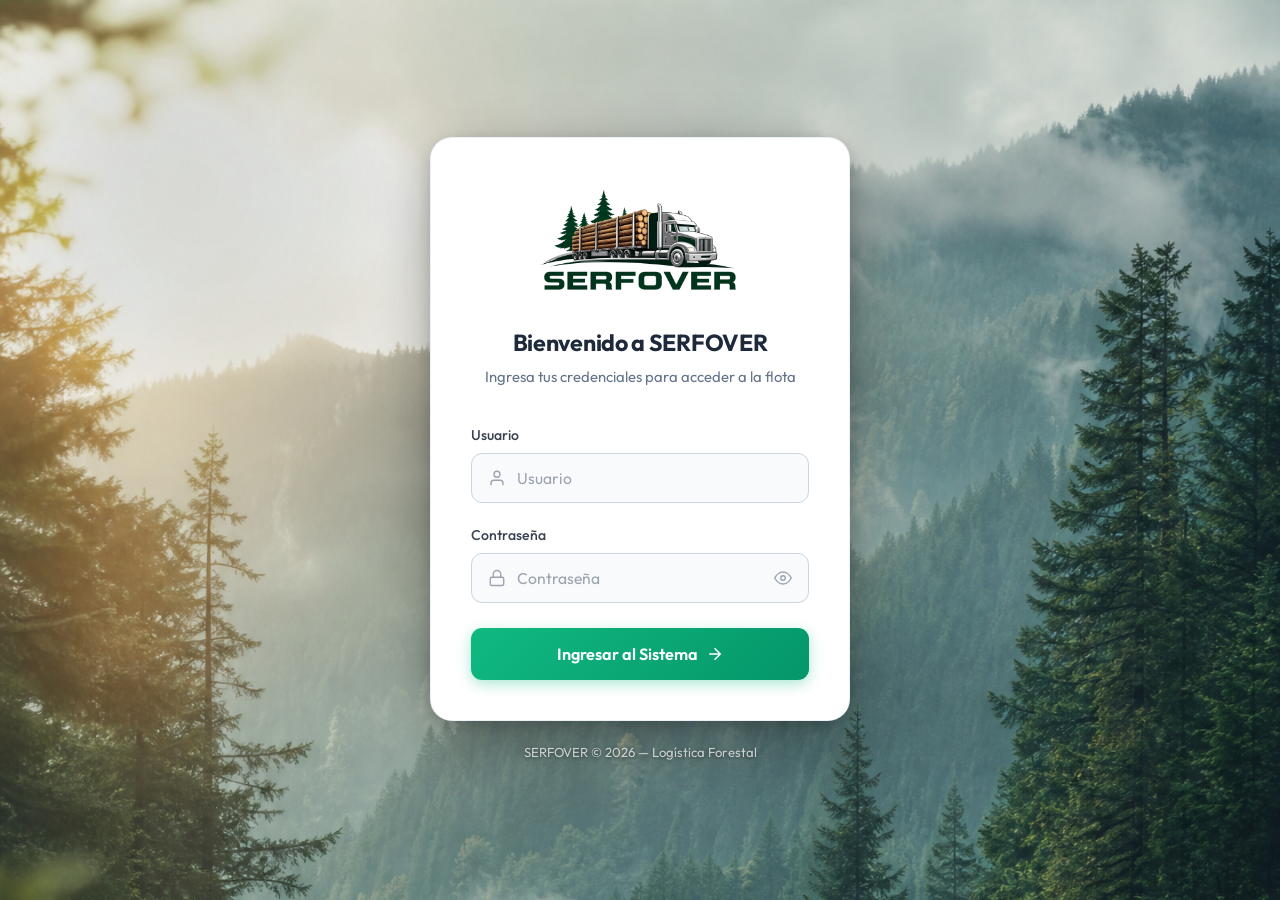
==== commit 8c9bf0fa: "Add files via upload" ====
--- a/index.html
+++ b/index.html
@@ -4,6 +4,7 @@
     <meta charset="UTF-8">
     <meta name="viewport" content="width=device-width, initial-scale=1.0">
     <title>Login — SERFOVER</title>
+    <meta name="description" content="Accede al sistema de logística forestal SERFOVER.">
     <link href="https://fonts.googleapis.com/css2?family=Outfit:wght@300;400;500;600;700&display=swap" rel="stylesheet">
     <link rel="stylesheet" href="style.css">
     <link rel="manifest" href="manifest.json">
@@ -11,7 +12,7 @@
     <link rel="apple-touch-icon" href="serfover_logo.png">
 </head>
 <body class="login-light-body">
-    
+
     <div class="login-light-container">
         <div class="login-light-card">
             <div class="login-light-header">
@@ -19,37 +20,70 @@
                 <h1>Bienvenido a SERFOVER</h1>
                 <p>Ingresa tus credenciales para acceder a la flota</p>
             </div>
-            
-            <form id="loginForm" class="login-light-form">
+
+            <form id="loginForm" class="login-light-form" novalidate>
+
+                <!-- Campo Usuario con ícono -->
                 <div class="input-group">
                     <label for="username">Usuario</label>
-                    <input type="text" id="username" name="username" placeholder="Ingresar usuario" required autocomplete="username">
+                    <div class="input-icon-wrap">
+                        <span class="input-icon-left">
+                            <svg width="18" height="18" viewBox="0 0 24 24" fill="none" stroke="currentColor" stroke-width="1.8" stroke-linecap="round" stroke-linejoin="round">
+                                <path d="M20 21v-2a4 4 0 0 0-4-4H8a4 4 0 0 0-4 4v2"/>
+                                <circle cx="12" cy="7" r="4"/>
+                            </svg>
+                        </span>
+                        <input type="text" id="username" name="username" placeholder="Usuario" required autocomplete="username">
+                    </div>
                 </div>
-                
+
+                <!-- Campo Contraseña con ícono + ojo -->
                 <div class="input-group">
                     <label for="password">Contraseña</label>
-                    <input type="password" id="password" name="password" placeholder="Ingresar clave" required autocomplete="current-password">
+                    <div class="input-icon-wrap">
+                        <span class="input-icon-left">
+                            <svg width="18" height="18" viewBox="0 0 24 24" fill="none" stroke="currentColor" stroke-width="1.8" stroke-linecap="round" stroke-linejoin="round">
+                                <rect x="3" y="11" width="18" height="11" rx="2" ry="2"/>
+                                <path d="M7 11V7a5 5 0 0 1 10 0v4"/>
+                            </svg>
+                        </span>
+                        <input type="password" id="password" name="password" placeholder="Contraseña" required autocomplete="current-password">
+                        <button type="button" id="togglePasswordBtn" class="input-eye-btn" aria-label="Mostrar contraseña">
+                            <svg id="eyeOpen" width="18" height="18" viewBox="0 0 24 24" fill="none" stroke="currentColor" stroke-width="1.8" stroke-linecap="round" stroke-linejoin="round">
+                                <path d="M1 12s4-8 11-8 11 8 11 8-4 8-11 8-11-8-11-8z"/>
+                                <circle cx="12" cy="12" r="3"/>
+                            </svg>
+                            <svg id="eyeClosed" style="display:none;" width="18" height="18" viewBox="0 0 24 24" fill="none" stroke="currentColor" stroke-width="1.8" stroke-linecap="round" stroke-linejoin="round">
+                                <path d="M17.94 17.94A10.07 10.07 0 0 1 12 20c-7 0-11-8-11-8a18.45 18.45 0 0 1 5.06-5.94M9.9 4.24A9.12 9.12 0 0 1 12 4c7 0 11 8 11 8a18.5 18.5 0 0 1-2.16 3.19m-6.72-1.07a3 3 0 1 1-4.24-4.24"/>
+                                <line x1="1" y1="1" x2="23" y2="23"/>
+                            </svg>
+                        </button>
+                    </div>
                 </div>
 
                 <div id="loginError" class="login-error-msg" style="display: none;">
                     Usuario o contraseña incorrectos.
                 </div>
-                
-                <button type="submit" class="btn-login-light">
+
+                <button type="submit" id="loginSubmitBtn" class="btn-login-light">
                     Ingresar al Sistema
-                    <svg width="18" height="18" viewBox="0 0 24 24" fill="none" stroke="currentColor" stroke-width="2" stroke-linecap="round"><path d="M5 12h14M12 5l7 7-7 7"/></svg>
+                    <svg class="btn-login-arrow" width="18" height="18" viewBox="0 0 24 24" fill="none" stroke="currentColor" stroke-width="2" stroke-linecap="round">
+                        <path d="M5 12h14M12 5l7 7-7 7"/>
+                    </svg>
                 </button>
             </form>
         </div>
+
         <!-- Botón de instalación PWA -->
         <div id="pwaInstallWrapper" style="display:none; margin-top: 1rem; text-align: center;">
             <button id="pwaInstallBtn" onclick="installPWA()" style="
                 display: inline-flex;
                 align-items: center;
                 gap: 0.6rem;
-                background: linear-gradient(135deg, rgba(37,99,235,0.12), rgba(16,185,129,0.12));
-                border: 1px solid rgba(37,99,235,0.4);
-                color: #2563eb;
+                background: rgba(255,255,255,0.85);
+                backdrop-filter: blur(10px);
+                border: 1px solid rgba(37,99,235,0.3);
+                color: #1a4a2e;
                 padding: 0.65rem 1.4rem;
                 border-radius: 50px;
                 font-size: 0.9rem;
@@ -57,56 +91,44 @@
                 cursor: pointer;
                 font-family: 'Outfit', sans-serif;
                 transition: all 0.25s ease;
-                backdrop-filter: blur(10px);
             "
-            onmouseover="this.style.background='linear-gradient(135deg, rgba(37,99,235,0.2), rgba(16,185,129,0.2))'; this.style.transform='translateY(-1px)';"
-            onmouseout="this.style.background='linear-gradient(135deg, rgba(37,99,235,0.12), rgba(16,185,129,0.12))'; this.style.transform='translateY(0)';">
-                <svg width="18" height="18" viewBox="0 0 24 24" fill="none" stroke="currentColor" stroke-width="2" stroke-linecap="round" stroke-linejoin="round">
+            onmouseover="this.style.background='rgba(255,255,255,0.95)'; this.style.transform='translateY(-1px)';"
+            onmouseout="this.style.background='rgba(255,255,255,0.85)'; this.style.transform='translateY(0)';">
+                <svg width="17" height="17" viewBox="0 0 24 24" fill="none" stroke="currentColor" stroke-width="2" stroke-linecap="round" stroke-linejoin="round">
                     <path d="M12 2v13M7 9l5 5 5-5"/>
                     <path d="M3 17v2a2 2 0 0 0 2 2h14a2 2 0 0 0 2-2v-2"/>
                 </svg>
                 Instalar App en tu celular
             </button>
-            <p style="font-size: 0.75rem; color: #6b7280; margin-top: 0.4rem;">Agrégala a tu pantalla de inicio para acceso rápido</p>
+            <p style="font-size: 0.75rem; color: rgba(255,255,255,0.75); margin-top: 0.4rem; text-shadow: 0 1px 3px rgba(0,0,0,0.4);">Agrégala a tu pantalla de inicio para acceso rápido</p>
         </div>
+
         <p class="login-light-footer">SERFOVER &copy; 2026 — Logística Forestal</p>
     </div>
 
     <script src="app.js"></script>
     <script>
-        // Registrar Service Worker
         if ('serviceWorker' in navigator) {
             window.addEventListener('load', () => {
-                navigator.serviceWorker.register('sw.js').then(registration => {
-                    console.log('SW registered: ', registration.scope);
-                }).catch(err => {
-                    console.log('SW registration failed: ', err);
-                });
+                navigator.serviceWorker.register('sw.js')
+                    .then(r => console.log('SW registered:', r.scope))
+                    .catch(e => console.log('SW error:', e));
             });
         }
 
-        // Lógica de instalación PWA
         let deferredPrompt = null;
-
         window.addEventListener('beforeinstallprompt', (e) => {
-            // El navegador quiere mostrarte el banner, lo capturamos
             e.preventDefault();
             deferredPrompt = e;
-            // Mostrar nuestro botón personalizado
             document.getElementById('pwaInstallWrapper').style.display = 'block';
         });
-
         window.installPWA = async function() {
             if (!deferredPrompt) return;
             deferredPrompt.prompt();
             const { outcome } = await deferredPrompt.userChoice;
-            if (outcome === 'accepted') {
-                document.getElementById('pwaInstallWrapper').style.display = 'none';
-            }
+            if (outcome === 'accepted') document.getElementById('pwaInstallWrapper').style.display = 'none';
             deferredPrompt = null;
         };
-
-        // Si ya está instalada como PWA, ocultar el botón
         window.addEventListener('appinstalled', () => {
             document.getElementById('pwaInstallWrapper').style.display = 'none';
             deferredPrompt = null;
--- a/style.css
+++ b/style.css
@@ -2593,6 +2593,7 @@
     overflow: hidden;
     box-shadow: 0 0 22px rgba(0, 255, 136, 0.22);
 }
+
 .driver-hero-avatar span {
     font-size: 2.2rem !important;
 }
@@ -2830,11 +2831,10 @@
 }
 
 /* ===================================================
-   LOGIN PAGE (LIGHT CORPORATIVE UX)
-   =================================================== */
+   LOGIN PAGE
+   =================================================== */
+
 .login-light-body {
-    background-color: #F8FAFC;
-    background-image: radial-gradient(circle at top right, #E2E8F0, #F8FAFC 50%);
     font-family: 'Outfit', sans-serif;
     display: flex;
     align-items: center;
@@ -2842,50 +2842,73 @@
     min-height: 100vh;
     margin: 0;
     padding: 1.5rem;
+    /* Imagen de fondo del bosque */
+    background-image: url('serfover_fondo_camion.png');
+    background-size: cover;
+    background-position: center top;
+    background-repeat: no-repeat;
+    position: relative;
+}
+
+/* Overlay oscuro suave sobre la foto */
+.login-light-body::before {
+    content: '';
+    position: absolute;
+    inset: 0;
+    background: linear-gradient(160deg,
+            rgba(8, 25, 12, 0.45) 0%,
+            rgba(10, 30, 18, 0.35) 60%,
+            rgba(5, 20, 35, 0.45) 100%);
+    pointer-events: none;
 }
 
 .login-light-container {
     width: 100%;
     max-width: 420px;
-    animation: fadeInSlide 0.6s ease-out forwards;
+    position: relative;
+    z-index: 1;
+    animation: fadeInSlide 0.55s cubic-bezier(0.34, 1.56, 0.64, 1) forwards;
 }
 
 .login-light-card {
     background: #FFFFFF;
-    border-radius: 20px;
-    padding: 3rem 2.5rem;
-    box-shadow: 0 10px 40px rgba(0, 0, 0, 0.05), 0 1px 3px rgba(0, 0, 0, 0.05);
-    border: 1px solid rgba(226, 232, 240, 0.8);
+    border-radius: 22px;
+    padding: 3rem 2.5rem 2.5rem;
+    box-shadow:
+        0 20px 60px rgba(0, 0, 0, 0.35),
+        0 4px 16px rgba(0, 0, 0, 0.15);
+    border: 1px solid rgba(226, 232, 240, 0.6);
 }
 
 .login-light-header {
     text-align: center;
-    margin-bottom: 2.5rem;
+    margin-bottom: 2.2rem;
 }
 
 .login-light-logo {
     max-width: 200px;
     height: auto;
-    margin-bottom: 1.5rem;
+    margin-bottom: 1.4rem;
 }
 
 .login-light-header h1 {
-    font-size: 1.5rem;
+    font-size: 1.45rem;
     color: #1E293B;
     font-weight: 700;
-    margin: 0 0 0.5rem 0;
+    margin: 0 0 0.4rem 0;
+    letter-spacing: -0.3px;
 }
 
 .login-light-header p {
     color: #64748B;
-    font-size: 0.95rem;
+    font-size: 0.93rem;
     margin: 0;
 }
 
 .login-light-form {
     display: flex;
     flex-direction: column;
-    gap: 1.5rem;
+    gap: 1.3rem;
 }
 
 .input-group {
@@ -2895,37 +2918,87 @@
 }
 
 .input-group label {
-    font-size: 0.9rem;
+    font-size: 0.88rem;
     font-weight: 500;
-    color: #334155;
-}
-
-.input-group input {
-    padding: 0.85rem 1rem;
-    border: 1px solid #CBD5E1;
-    border-radius: 10px;
-    font-size: 1rem;
-    color: #0F172A;
+    color: #374151;
+}
+
+/* ---- Wrapper con ícono ---- */
+.input-icon-wrap {
+    position: relative;
+    display: flex;
+    align-items: center;
     background: #F8FAFC;
-    transition: all 0.2s ease;
-    font-family: 'Outfit', sans-serif;
-}
-
-.input-group input:focus {
-    outline: none;
+    border: 1.5px solid #CBD5E1;
+    border-radius: 11px;
+    transition: border-color 0.2s ease, box-shadow 0.2s ease, background 0.2s ease;
+    overflow: hidden;
+}
+
+.input-icon-wrap:focus-within {
     border-color: #10B981;
-    /* Brand Primary (Verde) */
     background: #FFFFFF;
     box-shadow: 0 0 0 3px rgba(16, 185, 129, 0.15);
 }
 
+.input-icon-left {
+    display: flex;
+    align-items: center;
+    justify-content: center;
+    padding: 0 0.7rem 0 1rem;
+    color: #9CA3AF;
+    flex-shrink: 0;
+    pointer-events: none;
+    transition: color 0.2s ease;
+}
+
+.input-icon-wrap:focus-within .input-icon-left {
+    color: #10B981;
+}
+
+.input-icon-wrap input {
+    flex: 1;
+    border: none;
+    background: transparent;
+    padding: 0.88rem 0.5rem 0.88rem 0;
+    font-size: 0.98rem;
+    font-family: 'Outfit', sans-serif;
+    color: #0F172A;
+    outline: none;
+    min-width: 0;
+}
+
+.input-icon-wrap input::placeholder {
+    color: #9CA3AF;
+    font-weight: 400;
+}
+
+/* Botón ojo */
+.input-eye-btn {
+    background: none;
+    border: none;
+    cursor: pointer;
+    padding: 0 1rem 0 0.5rem;
+    color: #9CA3AF;
+    display: flex;
+    align-items: center;
+    justify-content: center;
+    transition: color 0.2s ease;
+    flex-shrink: 0;
+}
+
+.input-eye-btn:hover {
+    color: #10B981;
+}
+
+/* ---- Botón ingresar ---- */
 .btn-login-light {
-    background: #10B981;
+    background: linear-gradient(135deg, #10B981 0%, #059669 100%);
     color: #FFFFFF;
     border: none;
-    padding: 1rem;
-    border-radius: 10px;
-    font-size: 1.05rem;
+    padding: 1rem 1.4rem;
+    border-radius: 11px;
+    font-size: 1.02rem;
     font-weight: 600;
     font-family: 'Outfit', sans-serif;
     cursor: pointer;
@@ -2933,52 +3006,106 @@
     justify-content: center;
     align-items: center;
     gap: 0.5rem;
-    transition: all 0.3s ease;
-    margin-top: 0.5rem;
-    box-shadow: 0 4px 12px rgba(16, 185, 129, 0.25);
+    transition: all 0.25s ease;
+    margin-top: 0.3rem;
+    box-shadow: 0 4px 14px rgba(16, 185, 129, 0.35);
 }
 
 .btn-login-light:hover {
-    background: #059669;
+    background: linear-gradient(135deg, #059669 0%, #047857 100%);
     transform: translateY(-2px);
-    box-shadow: 0 6px 16px rgba(16, 185, 129, 0.35);
+    box-shadow: 0 7px 20px rgba(16, 185, 129, 0.45);
 }
 
 .btn-login-light:active {
     transform: translateY(0);
-}
-
+    box-shadow: 0 3px 10px rgba(16, 185, 129, 0.3);
+}
+
+.btn-login-arrow {
+    transition: transform 0.2s ease;
+}
+
+.btn-login-light:hover .btn-login-arrow {
+    transform: translateX(3px);
+}
+
+/* ---- Error ---- */
 .login-error-msg {
     background: #FEF2F2;
-    color: #EF4444;
-    padding: 0.75rem;
-    border-radius: 8px;
-    font-size: 0.9rem;
+    color: #DC2626;
+    padding: 0.7rem 1rem;
+    border-radius: 9px;
+    font-size: 0.875rem;
+    font-weight: 500;
     text-align: center;
     border: 1px solid #FECACA;
 }
 
+/* ---- Footer ---- */
 .login-light-footer {
     text-align: center;
-    color: #94A3B8;
-    font-size: 0.85rem;
-    margin-top: 1.5rem;
+    color: rgba(255, 255, 255, 0.7);
+    font-size: 0.82rem;
+    margin-top: 1.3rem;
+    text-shadow: 0 1px 4px rgba(0, 0, 0, 0.5);
 }
 
 @keyframes fadeInSlide {
     from {
         opacity: 0;
-        transform: translateY(20px);
+        transform: translateY(24px) scale(0.98);
     }
 
     to {
         opacity: 1;
-        transform: translateY(0);
+        transform: translateY(0) scale(1);
     }
 }
 
 @media (max-width: 480px) {
+    .login-light-body {
+        padding: 1rem;
+        align-items: flex-start;
+        padding-top: 2rem;
+    }
+
     .login-light-card {
-        padding: 2.5rem 1.5rem;
-    }
+        padding: 2.2rem 1.5rem 2rem;
+        border-radius: 18px;
+    }
+
+    .login-light-logo {
+        max-width: 170px;
+    }
+
+    .login-light-header h1 {
+        font-size: 1.25rem;
+    }
+}
+
+/* ===================================================
+   FIX — Cuadros transparentes sobre los inputs
+   del login claro (login-light-card)
+   ---------------------------------------------------
+   La regla genérica `input, select, textarea` (arriba)
+   aplica box-shadow y min-height pensados para el tema
+   oscuro (HUD). Dentro de .input-icon-wrap ese box-shadow
+   quedaba visible como una "caja" translúcida encima del
+   campo, y el focus agregaba un halo verde neón extra.
+   Este bloque, al ir al final del archivo, sobreescribe
+   esas propiedades solo para los inputs del login claro.
+   =================================================== */
+.login-light-card .input-icon-wrap input {
+    box-shadow: none;
+    min-height: unset;
+    border-radius: 0;
+    backdrop-filter: none;
+    -webkit-backdrop-filter: none;
+}
+
+.login-light-card .input-icon-wrap input:focus {
+    box-shadow: none;
+    border-color: transparent;
+    background: transparent;
 }
